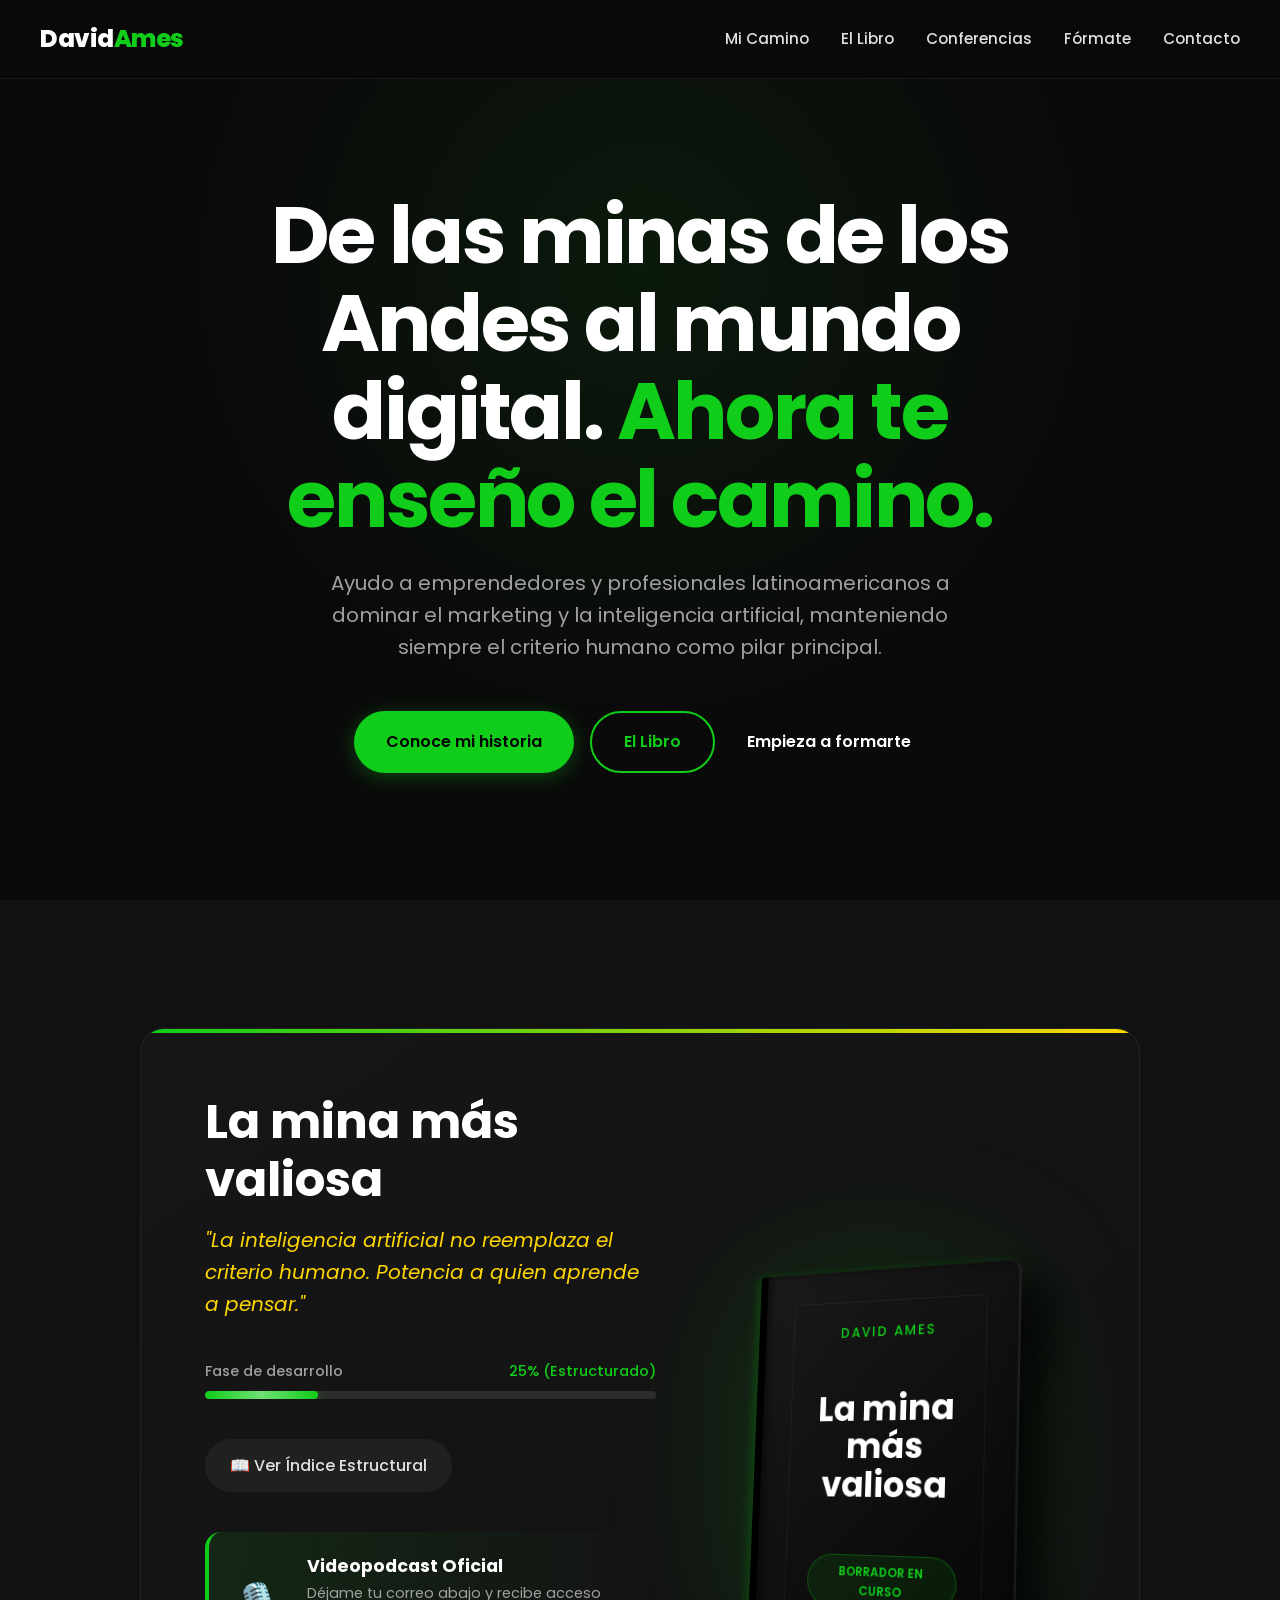
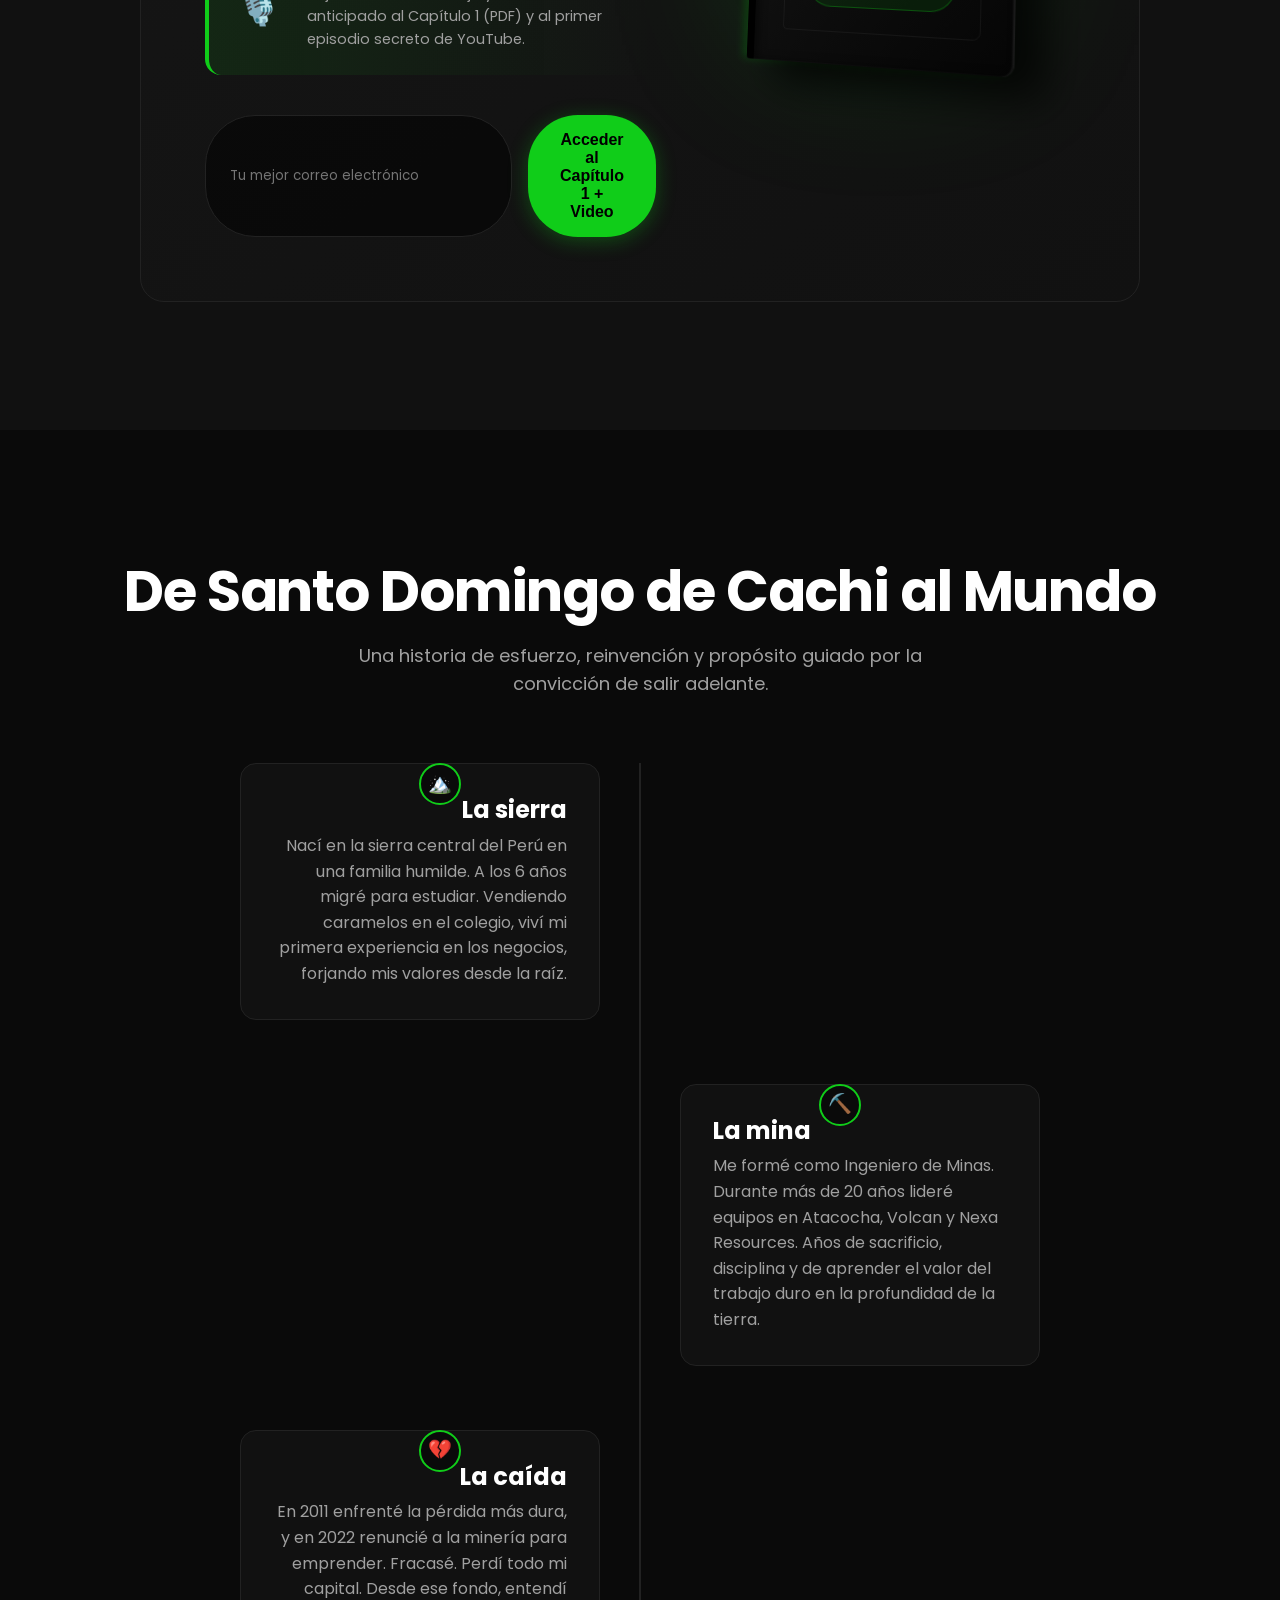
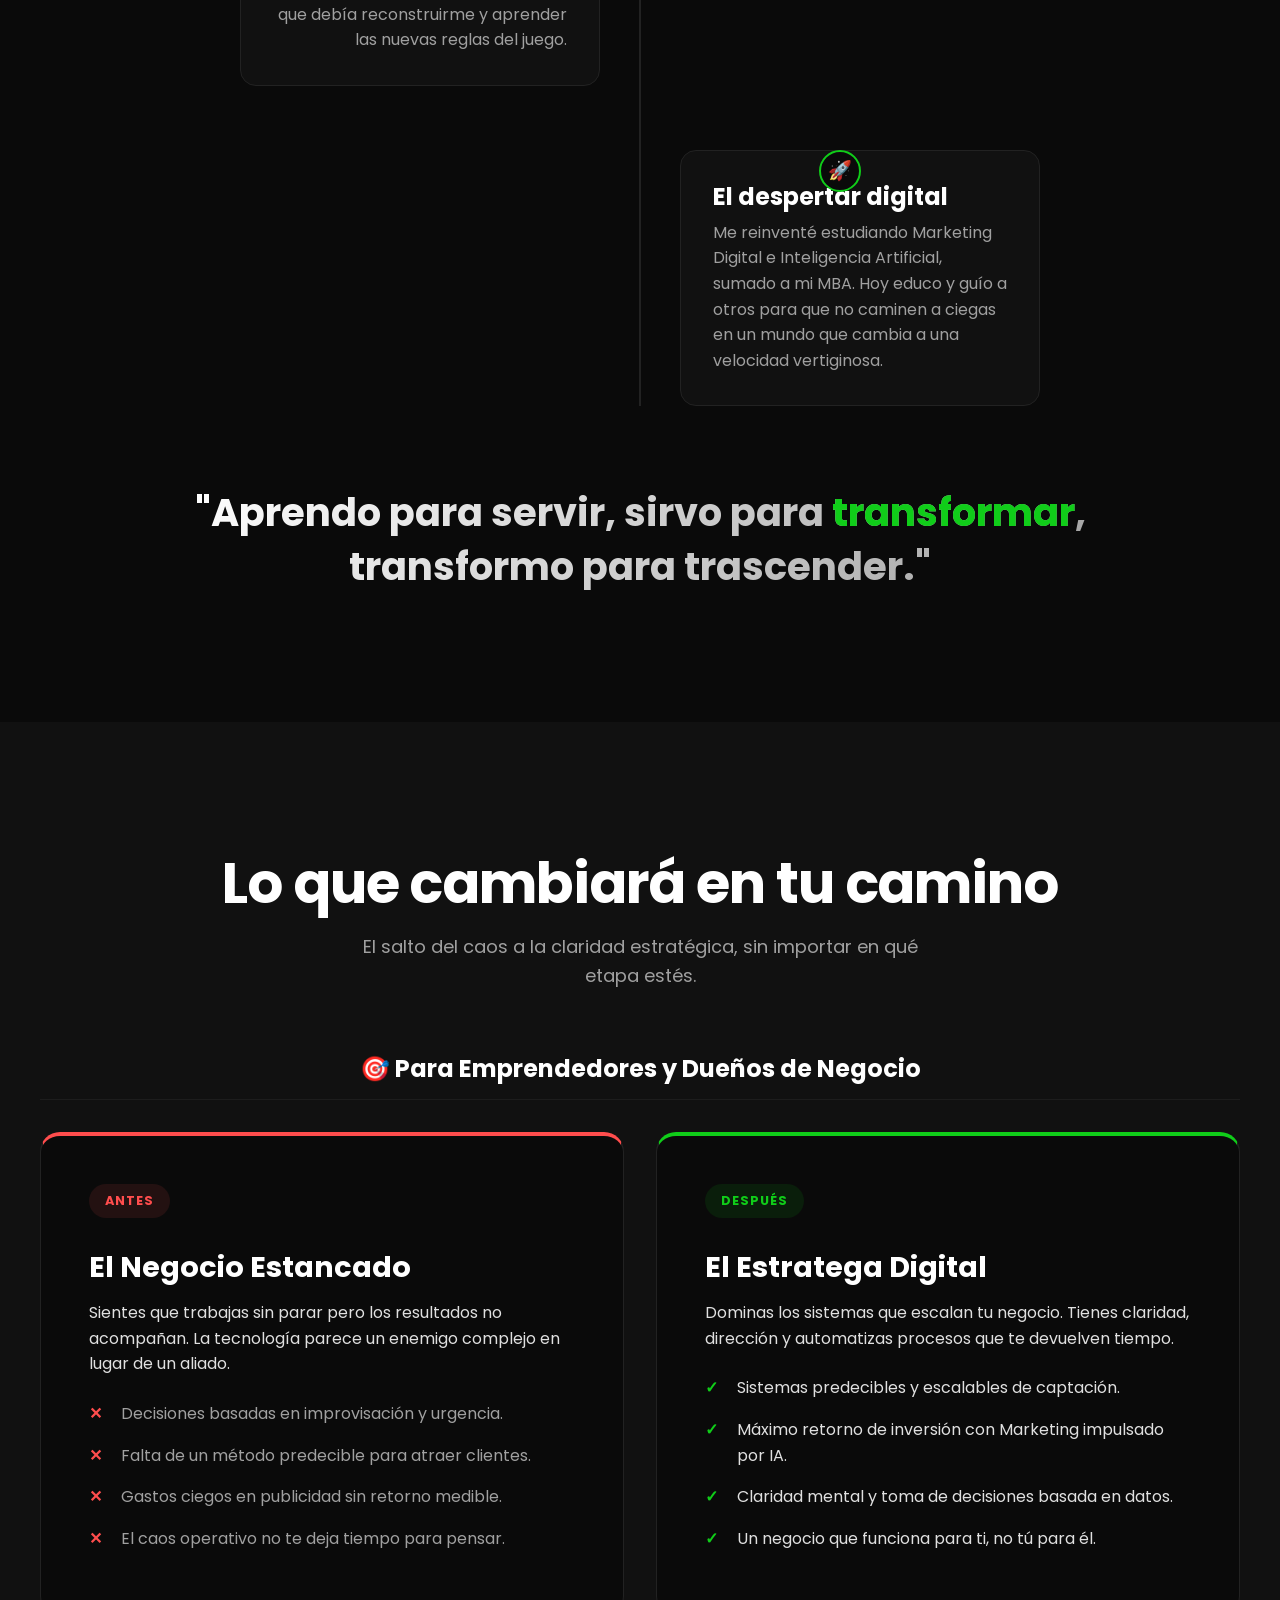
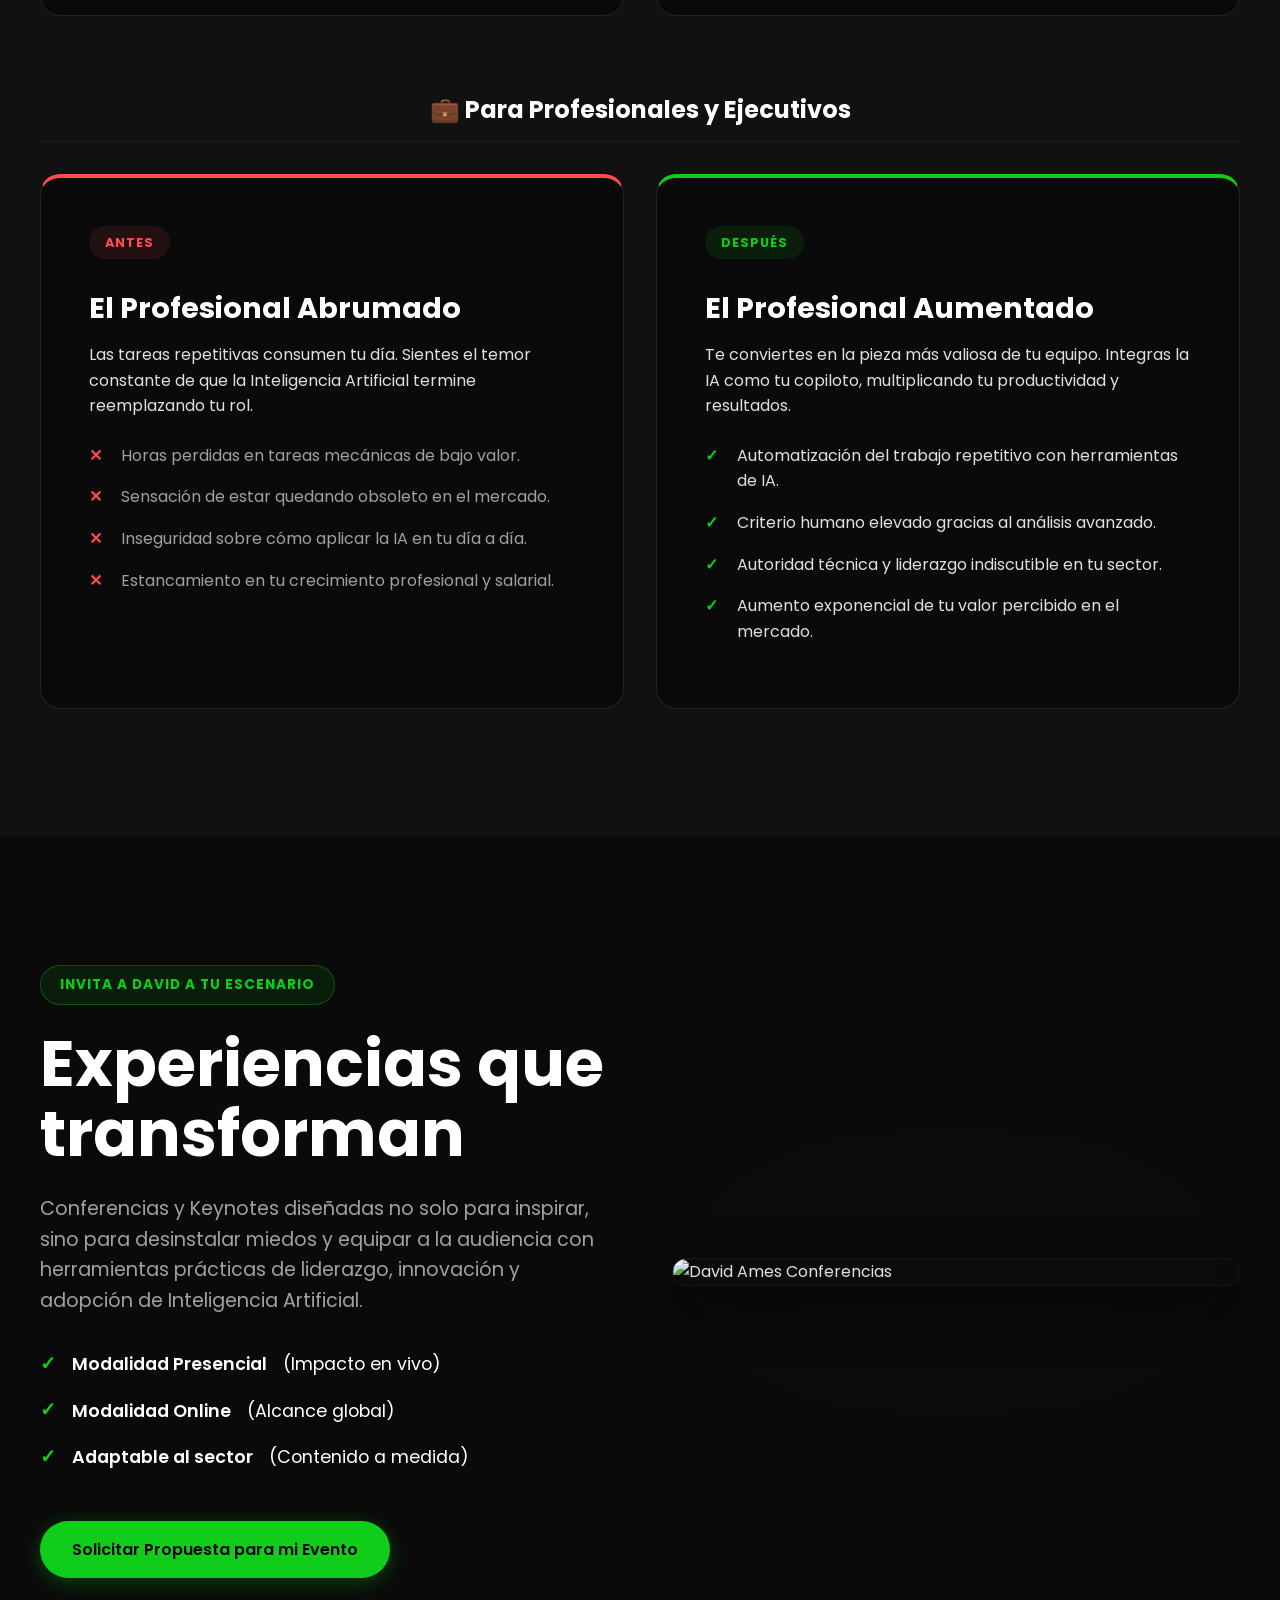
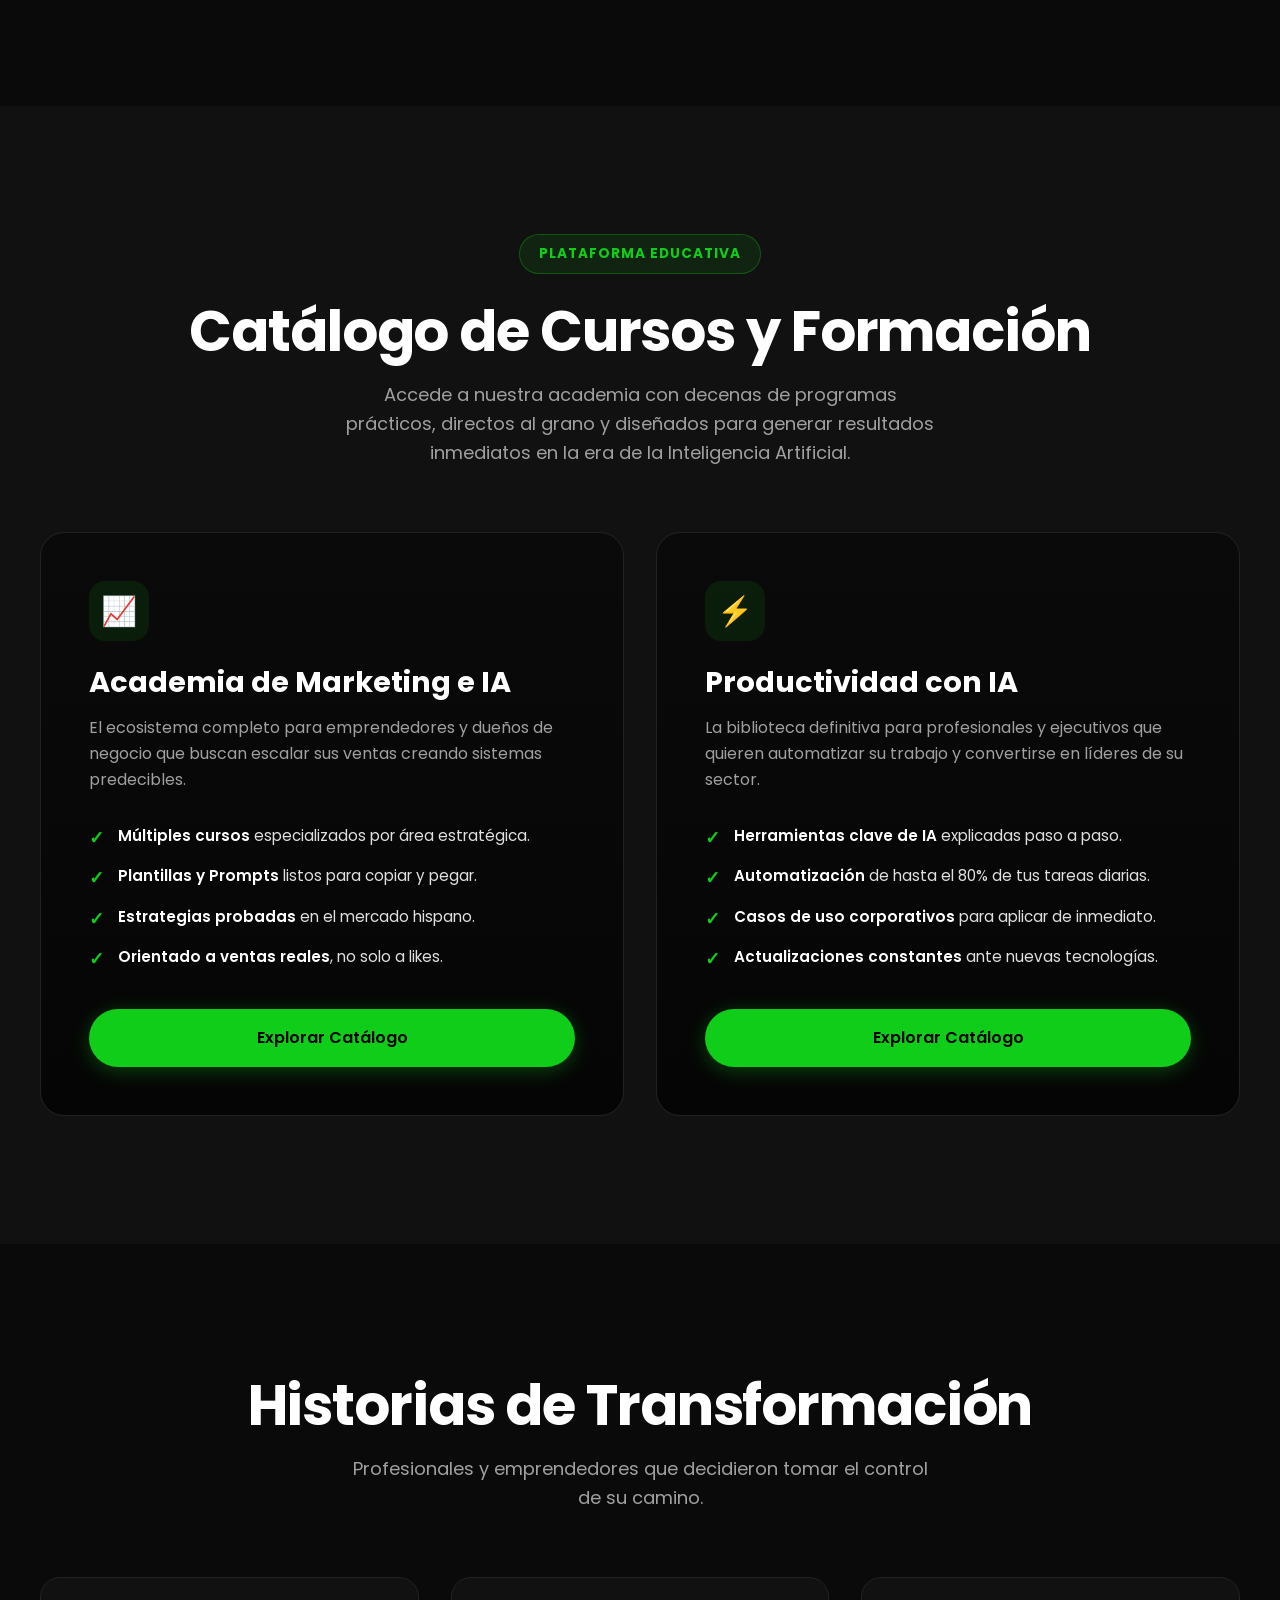
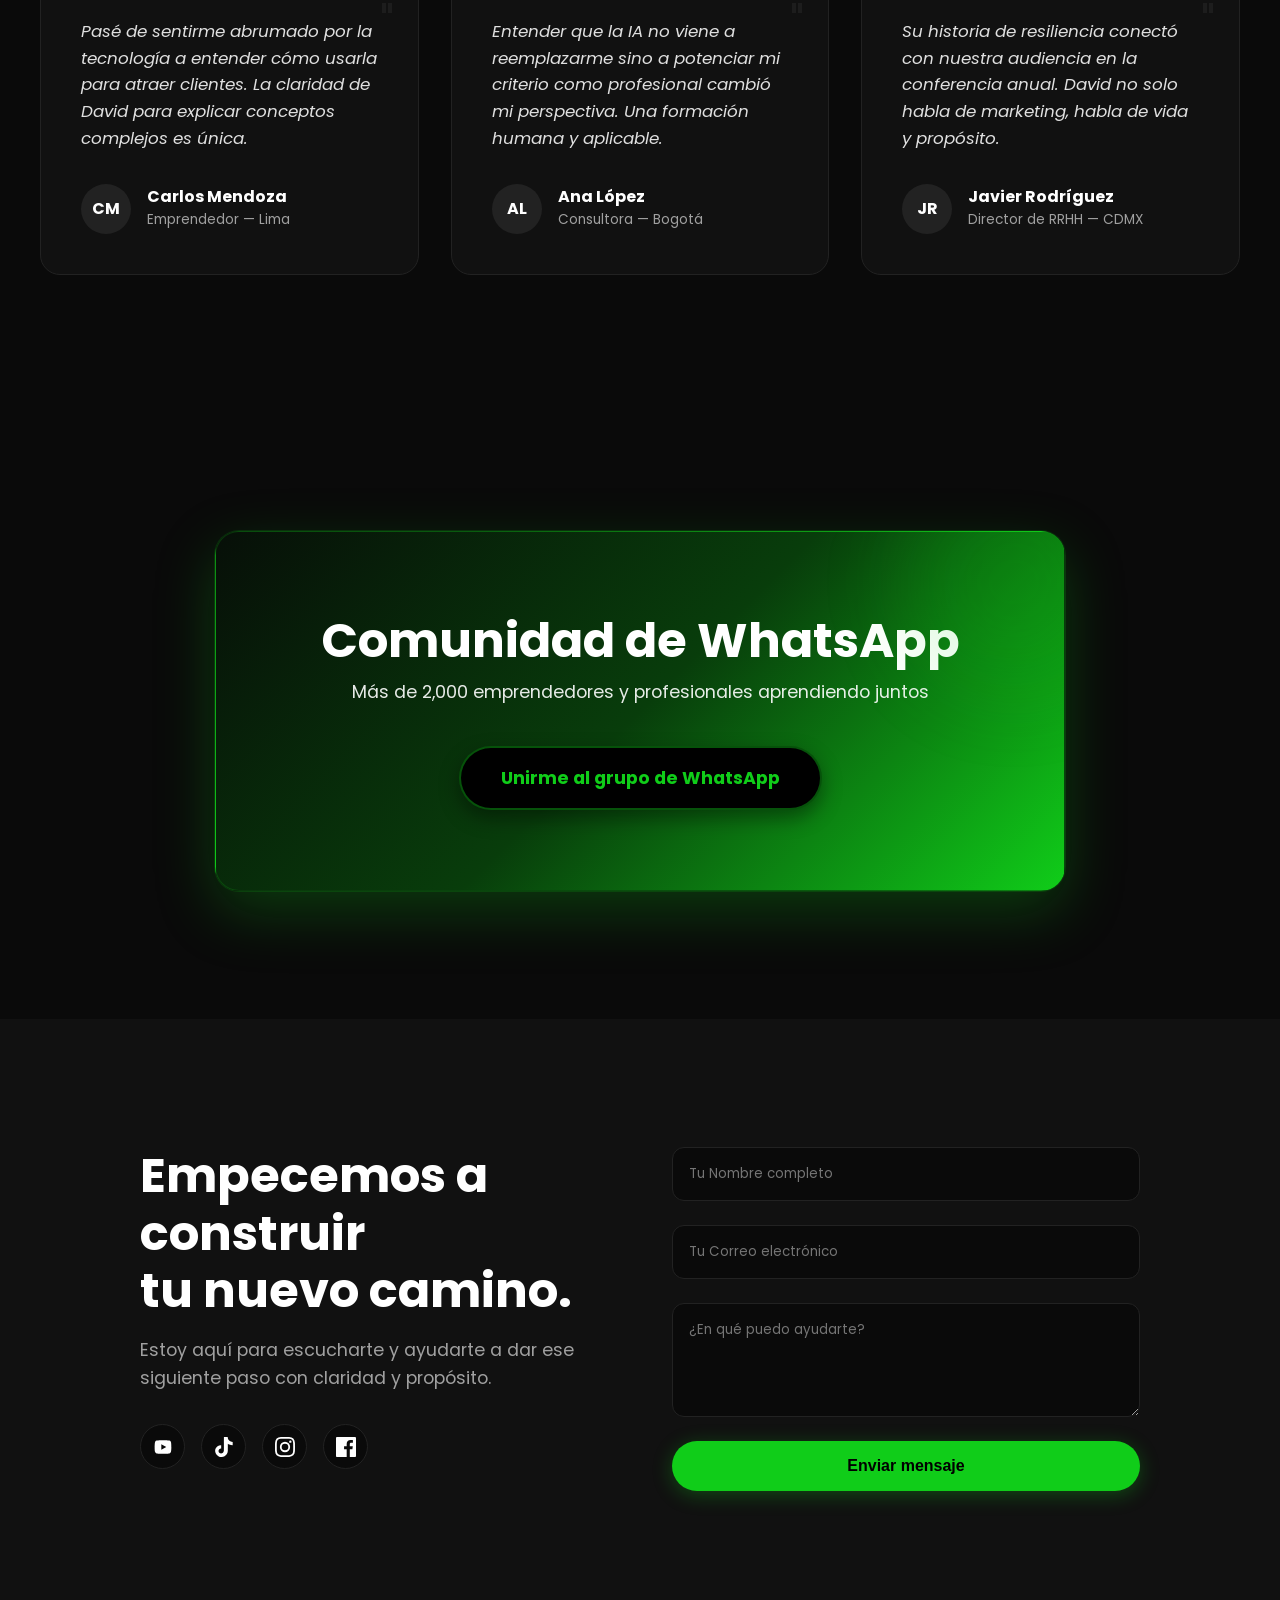
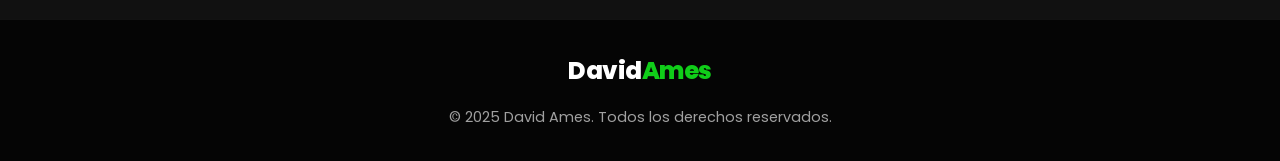
==== index.html @ deac5dcb "Enlazar botones de Explorar Catálogo a academia.davidamesc.com" ====
<!DOCTYPE html>
<!-- GitHub CI/CD Test: Conexión Activa -->
<html lang="es">
<head>
    <meta charset="UTF-8">
    <meta name="viewport" content="width=device-width, initial-scale=1.0">

    <!-- SEO Primario -->
    <title>David Ames | Marketing Digital e Inteligencia Artificial para Latinoamérica</title>
    <meta name="description" content="David Ames: Speaker, educador y estratega de Marketing Digital e IA. Ayuda a emprendedores y profesionales latinoamericanos a crecer con propósito y criterio humano.">
    <meta name="keywords" content="David Ames, marketing digital, inteligencia artificial, emprendedores, formación IA, speaker latinoamérica, cursos marketing">
    <meta name="author" content="David Ames">
    <link rel="canonical" href="https://davidamesc.com/">

    <!-- Favicon -->
    <link rel="icon" type="image/svg+xml" href="favicon.svg">

    <!-- Open Graph / Facebook / WhatsApp -->
    <meta property="og:type" content="website">
    <meta property="og:url" content="https://davidamesc.com/">
    <meta property="og:title" content="David Ames | Marketing Digital e IA para Latinoamérica">
    <meta property="og:description" content="Aprende Marketing Digital e Inteligencia Artificial con David Ames. Formación práctica diseñada para emprendedores y profesionales que buscan resultados reales.">
    <meta property="og:image" content="https://davidamesc.com/og-image.jpg">
    <meta property="og:locale" content="es_ES">
    <meta property="og:site_name" content="David Ames">

    <!-- Twitter / X Cards -->
    <meta name="twitter:card" content="summary_large_image">
    <meta name="twitter:url" content="https://davidamesc.com/">
    <meta name="twitter:title" content="David Ames | Marketing Digital e IA para Latinoamérica">
    <meta name="twitter:description" content="Aprende Marketing Digital e Inteligencia Artificial con David Ames. Formación práctica orientada a resultados reales.">
    <meta name="twitter:image" content="https://davidamesc.com/og-image.jpg">

    <!-- Schema.org JSON-LD: Person + Speaker -->
    <script type="application/ld+json">
    {
      "@context": "https://schema.org",
      "@type": "Person",
      "name": "David Ames",
      "url": "https://davidamesc.com",
      "image": "https://davidamesc.com/og-image.jpg",
      "jobTitle": "Speaker y Educador de Marketing Digital e IA",
      "description": "David Ames enseña a emprendedores y profesionales latinoamericanos a dominar el marketing y la inteligencia artificial con propósito y criterio humano.",
      "sameAs": [
        "https://www.youtube.com/@davidamescantaro",
        "https://www.instagram.com/davidamescantaro/",
        "https://www.tiktok.com/@davidamesc",
        "https://www.facebook.com/share/1AZcK4Qzu5/"
      ],
      "knowsAbout": ["Marketing Digital", "Inteligencia Artificial", "Liderazgo", "Emprendimiento"],
      "nationality": "Perú",
      "alumniOf": "MBA"
    }
    </script>

    <!-- Google Fonts: Poppins -->
    <link rel="preconnect" href="https://fonts.googleapis.com">
    <link rel="preconnect" href="https://fonts.gstatic.com" crossorigin>
    <link href="https://fonts.googleapis.com/css2?family=Poppins:wght@300;400;500;600;700;800&display=swap" rel="stylesheet">

    <link rel="stylesheet" href="styles.css">
</head>
<body>

    <!-- Header / Navbar -->
    <header id="navbar">
        <div class="nav-container">
            <a href="#" class="logo">David<span>Ames</span></a>
            <button class="hamburger" id="hamburger">☰</button>
            <nav class="nav-links" id="nav-links">
                <a href="#mi-camino">Mi Camino</a>
                <a href="#el-libro">El Libro</a>
                <a href="#conferencias">Conferencias</a>
                <a href="#formate">Fórmate</a>
                <a href="#contacto">Contacto</a>
            </nav>
        </div>
    </header>

    <!-- Hero Section -->
    <section class="hero" id="inicio">
        <div class="hero-content reveal">
            <h1>De las minas de los Andes al mundo digital. <span class="highlight">Ahora te enseño el camino.</span></h1>
            <p>Ayudo a emprendedores y profesionales latinoamericanos a dominar el marketing y la inteligencia artificial, manteniendo siempre el criterio humano como pilar principal.</p>
            <div class="hero-ctas">
                <a href="#mi-camino" class="btn btn-primary">Conoce mi historia</a>
                <a href="#el-libro" class="btn btn-outline">El Libro</a>
                <a href="#formate" class="btn btn-text">Empieza a formarte</a>
            </div>
        </div>
    </section>

    <!-- El Libro -->
    <section class="book-section" id="el-libro">
        <div class="container">
            <div class="book-container reveal">
                <div class="book-content">
                    <h2>La mina más valiosa</h2>
                    <p class="book-phrase">"La inteligencia artificial no reemplaza el criterio humano. Potencia a quien aprende a pensar."</p>
                    
                    <div class="progress-container">
                        <div class="progress-label">
                            <span>Fase de desarrollo</span>
                            <span class="highlight">25% (Estructurado)</span>
                        </div>
                        <div class="progress-bar-bg">
                            <div class="progress-fill" style="width: 0%;" data-progress="25%"></div>
                        </div>
                    </div>

                    <!-- Chapters Preview (Hidden Accordion) -->
                    <details class="chapters-accordion reveal">
                        <summary class="chapters-summary">📖 Ver Índice Estructural</summary>
                        <div class="book-chapters">
                            <h3 class="chapters-title">¿Qué descubrirás en el interior?</h3>
                            <ul class="chapters-list">
                                <li class="chapter-part" style="color: var(--color-primary); font-size: 0.85rem; text-transform: uppercase; letter-spacing: 1px; margin-bottom: 1rem; border-bottom: 1px solid rgba(255,255,255,0.1); padding-bottom: 0.5rem;">
                                    <strong>Parte I — El mundo que te atrapa</strong>
                                    <span class="part-desc" style="display: block; color: var(--color-text-muted); font-size: 0.75rem; text-transform: none; letter-spacing: 0; margin-top: 0.3rem; font-weight: normal;">El ascenso que se convierte en jaula</span>
                                </li>
                                <li class="chapter-item"><div class="chapter-header"><span class="chapter-num">01</span> <span class="chapter-name">El caramelero</span></div><div class="chapter-subtitle">Nací sin nada. Pero ya vendía desde los diez años.</div></li>
                                <li class="chapter-item"><div class="chapter-header"><span class="chapter-num">02</span> <span class="chapter-name">El precio de obedecer al sistema</span></div><div class="chapter-subtitle">Estudié lo que me dijeron, trabajé donde me dijeron. Y nadie me habló de crear.</div></li>
                                <li class="chapter-item"><div class="chapter-header"><span class="chapter-num">03</span> <span class="chapter-name">Cuatrocientos metros bajo tierra</span></div><div class="chapter-subtitle">Tenía el cargo, el salario y el respeto. Pero no tenía libertad.</div></li>
                                <li class="chapter-item"><div class="chapter-header"><span class="chapter-num">04</span> <span class="chapter-name">Las 4:30 de la mañana</span></div><div class="chapter-subtitle">Hice un MBA en turnos de noche en la mina. Porque el que quiere de verdad, encuentra la hora.</div></li>
                                
                                <li class="chapter-part" style="color: var(--color-primary); font-size: 0.85rem; text-transform: uppercase; letter-spacing: 1px; margin-top: 1.5rem; margin-bottom: 1rem; border-bottom: 1px solid rgba(255,255,255,0.1); padding-bottom: 0.5rem;">
                                    <strong>Parte II — La caída</strong>
                                    <span class="part-desc" style="display: block; color: var(--color-text-muted); font-size: 0.75rem; text-transform: none; letter-spacing: 0; margin-top: 0.3rem; font-weight: normal;">Cuando todo lo que construiste se derrumba</span>
                                </li>
                                <li class="chapter-item"><div class="chapter-header"><span class="chapter-num">05</span> <span class="chapter-name">Lo aposté todo</span></div><div class="chapter-subtitle">Dejé la mina en el mejor momento de mi carrera. Y perdí absolutamente todo.</div></li>
                                <li class="chapter-item"><div class="chapter-header"><span class="chapter-num">06</span> <span class="chapter-name">Zona de shock</span></div><div class="chapter-subtitle">Fui el primero en saber que todo había desaparecido. Cero soles. Cero esperanza.</div></li>
                                <li class="chapter-item"><div class="chapter-header"><span class="chapter-num">07</span> <span class="chapter-name">Los que se fueron</span></div><div class="chapter-subtitle">La familia que juzga. La pareja que abandona. Los amigos que desaparecen. Así se ve la soledad real.</div></li>
                                <li class="chapter-item"><div class="chapter-header"><span class="chapter-num">08</span> <span class="chapter-name">Deudas, silencio y el espejo</span></div><div class="chapter-subtitle">Los bancos no esperan. La vida no para. Y tú tienes que mirarte sin excusas.</div></li>

                                <li class="chapter-part" style="color: var(--color-primary); font-size: 0.85rem; text-transform: uppercase; letter-spacing: 1px; margin-top: 1.5rem; margin-bottom: 1rem; border-bottom: 1px solid rgba(255,255,255,0.1); padding-bottom: 0.5rem;">
                                    <strong>Parte III — El renacimiento</strong>
                                    <span class="part-desc" style="display: block; color: var(--color-text-muted); font-size: 0.75rem; text-transform: none; letter-spacing: 0; margin-top: 0.3rem; font-weight: normal;">Reconstruirse desde cero con conocimiento y propósito</span>
                                </li>
                                <li class="chapter-item"><div class="chapter-header"><span class="chapter-num">09</span> <span class="chapter-name">O muero en vida, o me reinvento</span></div><div class="chapter-subtitle">En el fondo del fondo, sin nada, tomé la única decisión que realmente importa.</div></li>
                                <li class="chapter-item"><div class="chapter-header"><span class="chapter-num">10</span> <span class="chapter-name">El hambre que no se compra</span></div><div class="chapter-subtitle">Sin un sol, aprendí más que en veinte años de universidad. El conocimiento fue mi única arma.</div></li>
                                <li class="chapter-item"><div class="chapter-header"><span class="chapter-num">11</span> <span class="chapter-name">Las 4:30 de la madrugada, otra vez</span></div><div class="chapter-subtitle">La misma hora. Otro David. Medité, leí, entrené. Así se reconstruye un ser humano desde adentro.</div></li>
                                <li class="chapter-item"><div class="chapter-header"><span class="chapter-num">12</span> <span class="chapter-name">Mi primer laboratorio real</span></div><div class="chapter-subtitle">Creé mi primera tienda online. Me equivoqué. Lo ajusté. Y aprendí más que en cualquier curso.</div></li>
                                <li class="chapter-item"><div class="chapter-header"><span class="chapter-num">13</span> <span class="chapter-name">Empeñé la camioneta para aprender IA</span></div><div class="chapter-subtitle">Lo último que tenía lo puse en lo único que creía que podía salvarnos. Y valió cada centavo.</div></li>
                                <li class="chapter-item"><div class="chapter-header"><span class="chapter-num">14</span> <span class="chapter-name">La mina más valiosa</span></div><div class="chapter-subtitle">Siempre estuvo dentro de ti. Solo necesitabas el coraje de excavar.</div></li>
                            </ul>
                        </div>
                    </details>

                    <!-- Podcast Hype & Lead Magnet -->
                    <div class="podcast-hype reveal">
                        <div class="podcast-icon">🎙️</div>
                        <div class="podcast-info">
                            <h4> Videopodcast Oficial</h4>
                            <p>Déjame tu correo abajo y recibe acceso anticipado al Capítulo 1 (PDF) y al primer episodio secreto de YouTube.</p>
                        </div>
                    </div>

                    <form class="optin-form reveal" action="https://formspree.io/f/xkopgroe" method="POST">
                        <!-- Redirect al success page general -->
                        <input type="hidden" name="_next" value="https://davidamesc.com/success.html">
                        <!-- Identificador para ti -->
                        <input type="hidden" name="_subject" value="NUEVO LEAD: Descarga Capítulo 1 y Videopodcast">
                        
                        <input type="email" name="email" placeholder="Tu mejor correo electrónico" required>
                        <button type="submit" class="btn btn-primary">Acceder al Capítulo 1 + Video</button>
                    </form>
                </div>

                <!-- Book 3D Mockup -->
                <div class="book-mockup-wrapper reveal" style="transition-delay: 0.2s;">
                    <div class="book-mockup-glow"></div>
                    <div class="book-mockup">
                        <div class="book-cover">
                            <h4 class="book-author">David Ames</h4>
                            <h3 class="book-title">La mina<br>más valiosa</h3>
                            <div class="book-badge">Borrador en Curso</div>
                        </div>
                    </div>
                </div>
            </div>
        </div>
    </section>

    <!-- Mi Camino -->
    <section class="timeline-section" id="mi-camino">
        <div class="container">
            <h2 class="section-title reveal">De Santo Domingo de Cachi al Mundo</h2>
            <p class="section-subtitle reveal">Una historia de esfuerzo, reinvención y propósito guiado por la convicción de salir adelante.</p>

            <div class="timeline">
                <div class="timeline-item reveal">
                    <div class="timeline-icon">🏔️</div>
                    <div class="timeline-content">
                        <h3>La sierra</h3>
                        <p>Nací en la sierra central del Perú en una familia humilde. A los 6 años migré para estudiar. Vendiendo caramelos en el colegio, viví mi primera experiencia en los negocios, forjando mis valores desde la raíz.</p>
                    </div>
                </div>

                <div class="timeline-item reveal">
                    <div class="timeline-icon">⛏️</div>
                    <div class="timeline-content">
                        <h3>La mina</h3>
                        <p>Me formé como Ingeniero de Minas. Durante más de 20 años lideré equipos en Atacocha, Volcan y Nexa Resources. Años de sacrificio, disciplina y de aprender el valor del trabajo duro en la profundidad de la tierra.</p>
                    </div>
                </div>

                <div class="timeline-item reveal">
                    <div class="timeline-icon">💔</div>
                    <div class="timeline-content">
                        <h3>La caída</h3>
                        <p>En 2011 enfrenté la pérdida más dura, y en 2022 renuncié a la minería para emprender. Fracasé. Perdí todo mi capital. Desde ese fondo, entendí que debía reconstruirme y aprender las nuevas reglas del juego.</p>
                    </div>
                </div>

                <div class="timeline-item reveal">
                    <div class="timeline-icon">🚀</div>
                    <div class="timeline-content">
                        <h3>El despertar digital</h3>
                        <p>Me reinventé estudiando Marketing Digital e Inteligencia Artificial, sumado a mi MBA. Hoy educo y guío a otros para que no caminen a ciegas en un mundo que cambia a una velocidad vertiginosa.</p>
                    </div>
                </div>
            </div>

            <div class="mantra reveal">
                "Aprendo para servir, sirvo para <span>transformar</span>, transformo para trascender."
            </div>
        </div>
    </section>

    <!-- Lo que cambio en ti -->
    <section class="before-after-section">
        <div class="container">
            <h2 class="section-title reveal">Lo que cambiará en tu camino</h2>
            <p class="section-subtitle reveal">El salto del caos a la claridad estratégica, sin importar en qué etapa estés.</p>

            <!-- Pilar 1: Emprendedores -->
            <div class="avatar-group">
                <h3 class="avatar-title reveal">🎯 Para Emprendedores y Dueños de Negocio</h3>
                <div class="ba-grid">
                    <div class="ba-card before reveal">
                        <span class="ba-label">Antes</span>
                        <h3>El Negocio Estancado</h3>
                        <p>Sientes que trabajas sin parar pero los resultados no acompañan. La tecnología parece un enemigo complejo en lugar de un aliado.</p>
                        <ul class="ba-list">
                            <li>Decisiones basadas en improvisación y urgencia.</li>
                            <li>Falta de un método predecible para atraer clientes.</li>
                            <li>Gastos ciegos en publicidad sin retorno medible.</li>
                            <li>El caos operativo no te deja tiempo para pensar.</li>
                        </ul>
                    </div>

                    <div class="ba-card after reveal" style="transition-delay: 0.2s;">
                        <span class="ba-label">Después</span>
                        <h3>El Estratega Digital</h3>
                        <p>Dominas los sistemas que escalan tu negocio. Tienes claridad, dirección y automatizas procesos que te devuelven tiempo.</p>
                        <ul class="ba-list">
                            <li>Sistemas predecibles y escalables de captación.</li>
                            <li>Máximo retorno de inversión con Marketing impulsado por IA.</li>
                            <li>Claridad mental y toma de decisiones basada en datos.</li>
                            <li>Un negocio que funciona para ti, no tú para él.</li>
                        </ul>
                    </div>
                </div>
            </div>

            <!-- Pilar 2: Profesionales -->
            <div class="avatar-group" style="margin-top: 5rem;">
                <h3 class="avatar-title reveal">💼 Para Profesionales y Ejecutivos</h3>
                <div class="ba-grid">
                    <div class="ba-card before reveal">
                        <span class="ba-label">Antes</span>
                        <h3>El Profesional Abrumado</h3>
                        <p>Las tareas repetitivas consumen tu día. Sientes el temor constante de que la Inteligencia Artificial termine reemplazando tu rol.</p>
                        <ul class="ba-list">
                            <li>Horas perdidas en tareas mecánicas de bajo valor.</li>
                            <li>Sensación de estar quedando obsoleto en el mercado.</li>
                            <li>Inseguridad sobre cómo aplicar la IA en tu día a día.</li>
                            <li>Estancamiento en tu crecimiento profesional y salarial.</li>
                        </ul>
                    </div>

                    <div class="ba-card after reveal" style="transition-delay: 0.2s;">
                        <span class="ba-label">Después</span>
                        <h3>El Profesional Aumentado</h3>
                        <p>Te conviertes en la pieza más valiosa de tu equipo. Integras la IA como tu copiloto, multiplicando tu productividad y resultados.</p>
                        <ul class="ba-list">
                            <li>Automatización del trabajo repetitivo con herramientas de IA.</li>
                            <li>Criterio humano elevado gracias al análisis avanzado.</li>
                            <li>Autoridad técnica y liderazgo indiscutible en tu sector.</li>
                            <li>Aumento exponencial de tu valor percibido en el mercado.</li>
                        </ul>
                    </div>
                </div>
            </div>
        </div>
    </section>

    <!-- Conferencias -->
    <section class="conferences-section" id="conferencias">
        <div class="container">
            <div class="conf-grid reveal">
                <div class="conf-content">
                    <span class="conf-badge">Invita a David a tu escenario</span>
                    <h2>Experiencias que transforman</h2>
                    <p>Conferencias y Keynotes diseñadas no solo para inspirar, sino para desinstalar miedos y equipar a la audiencia con herramientas prácticas de liderazgo, innovación y adopción de Inteligencia Artificial.</p>
                    
                    <div class="conf-features-list">
                        <div class="conf-feature"><span>✓</span> <strong>Modalidad Presencial</strong> (Impacto en vivo)</div>
                        <div class="conf-feature"><span>✓</span> <strong>Modalidad Online</strong> (Alcance global)</div>
                        <div class="conf-feature"><span>✓</span> <strong>Adaptable al sector</strong> (Contenido a medida)</div>
                    </div>

                    <a href="booking.html" target="_blank" class="btn btn-primary">Solicitar Propuesta para mi Evento</a>
                </div>
                <div class="conf-image-wrapper">
                    <img src="https://images.unsplash.com/photo-1540575467063-178a50c2df87?ixlib=rb-4.0.3&auto=format&fit=crop&w=1000&q=80" alt="David Ames Conferencias" class="conf-image">
                    <div class="conf-image-glow"></div>
                </div>
            </div>
        </div>
    </section>

    <!-- Academia / Fórmate -->
    <section class="formate-section" id="formate">
        <div class="container">
            <div style="text-align: center; margin-bottom: 1.5rem;" class="reveal">
                <span class="conf-badge" style="margin-bottom: 0;">Plataforma Educativa</span>
            </div>
            <h2 class="section-title reveal">Catálogo de Cursos y Formación</h2>
            <p class="section-subtitle reveal">Accede a nuestra academia con decenas de programas prácticos, directos al grano y diseñados para generar resultados inmediatos en la era de la Inteligencia Artificial.</p>

            <div class="pillars-grid">
                <!-- Pilar 1 -->
                <div class="pillar-card reveal">
                    <div class="pillar-icon">📈</div>
                    <h3>Academia de Marketing e IA</h3>
                    <p>El ecosistema completo para emprendedores y dueños de negocio que buscan escalar sus ventas creando sistemas predecibles.</p>
                    
                    <ul class="course-features">
                        <li><strong>Múltiples cursos</strong> especializados por área estratégica.</li>
                        <li><strong>Plantillas y Prompts</strong> listos para copiar y pegar.</li>
                        <li><strong>Estrategias probadas</strong> en el mercado hispano.</li>
                        <li><strong>Orientado a ventas reales</strong>, no solo a likes.</li>
                    </ul>

                    <a href="https://academia.davidamesc.com" target="_blank" rel="noopener noreferrer" class="btn btn-primary" style="width: 100%;">Explorar Catálogo</a>
                </div>

                <!-- Pilar 2 -->
                <div class="pillar-card reveal" style="transition-delay: 0.2s;">
                    <div class="pillar-icon">⚡</div>
                    <h3>Productividad con IA</h3>
                    <p>La biblioteca definitiva para profesionales y ejecutivos que quieren automatizar su trabajo y convertirse en líderes de su sector.</p>
                    
                    <ul class="course-features">
                        <li><strong>Herramientas clave de IA</strong> explicadas paso a paso.</li>
                        <li><strong>Automatización</strong> de hasta el 80% de tus tareas diarias.</li>
                        <li><strong>Casos de uso corporativos</strong> para aplicar de inmediato.</li>
                        <li><strong>Actualizaciones constantes</strong> ante nuevas tecnologías.</li>
                    </ul>

                    <a href="https://academia.davidamesc.com" target="_blank" rel="noopener noreferrer" class="btn btn-primary" style="width: 100%;">Explorar Catálogo</a>
                </div>
            </div>
        </div>
    </section>

    <!-- Testimonios -->
    <section class="testimonials-section">
        <div class="container">
            <h2 class="section-title reveal">Historias de Transformación</h2>
            <p class="section-subtitle reveal">Profesionales y emprendedores que decidieron tomar el control de su camino.</p>

            <div class="test-grid">
                <!-- Test 1 -->
                <div class="test-card reveal">
                    <div class="quote-icon">"</div>
                    <p class="test-text">Pasé de sentirme abrumado por la tecnología a entender cómo usarla para atraer clientes. La claridad de David para explicar conceptos complejos es única.</p>
                    <div class="test-author">
                        <div class="author-avatar">CM</div>
                        <div class="author-info">
                            <h4>Carlos Mendoza</h4>
                            <p>Emprendedor — Lima</p>
                        </div>
                    </div>
                </div>

                <!-- Test 2 -->
                <div class="test-card reveal" style="transition-delay: 0.2s;">
                    <div class="quote-icon">"</div>
                    <p class="test-text">Entender que la IA no viene a reemplazarme sino a potenciar mi criterio como profesional cambió mi perspectiva. Una formación humana y aplicable.</p>
                    <div class="test-author">
                        <div class="author-avatar">AL</div>
                        <div class="author-info">
                            <h4>Ana López</h4>
                            <p>Consultora — Bogotá</p>
                        </div>
                    </div>
                </div>

                <!-- Test 3 -->
                <div class="test-card reveal" style="transition-delay: 0.4s;">
                    <div class="quote-icon">"</div>
                    <p class="test-text">Su historia de resiliencia conectó con nuestra audiencia en la conferencia anual. David no solo habla de marketing, habla de vida y propósito.</p>
                    <div class="test-author">
                        <div class="author-avatar">JR</div>
                        <div class="author-info">
                            <h4>Javier Rodríguez</h4>
                            <p>Director de RRHH — CDMX</p>
                        </div>
                    </div>
                </div>
            </div>
        </div>
    </section>



    <!-- Comunidad WhatsApp -->
    <section class="whatsapp-section reveal">
        <div class="container">
            <div class="whatsapp-card">
                <h2>Comunidad de WhatsApp</h2>
                <p>Más de 2,000 emprendedores y profesionales aprendiendo juntos</p>
                <a href="https://chat.whatsapp.com/HyFzj9bh9BfDN4f3z00H4U" target="_blank" rel="noopener noreferrer" class="btn btn-whatsapp">Unirme al grupo de WhatsApp</a>
            </div>
        </div>
    </section>

    <!-- Contacto y Cierre -->
    <section class="contact-section" id="contacto">
        <div class="container">
            <div class="contact-grid">
                <div class="contact-info reveal">
                    <h2>Empecemos a construir <br>tu nuevo camino.</h2>
                    <p>Estoy aquí para escucharte y ayudarte a dar ese siguiente paso con claridad y propósito.</p>
                    
                    <div class="social-links">
                        <a href="https://www.youtube.com/@davidamescantaro" target="_blank" rel="noopener noreferrer" class="social-btn" title="YouTube"><svg width="20" height="20" fill="currentColor" viewBox="0 0 24 24"><path d="M21.582 6.186a2.665 2.665 0 0 0-1.876-1.889C18.053 3.844 12 3.844 12 3.844s-6.053 0-7.706.453A2.665 2.665 0 0 0 2.418 6.186C1.965 7.848 1.965 12 1.965 12s0 4.152.453 5.814a2.665 2.665 0 0 0 1.876 1.889c1.653.453 7.706.453 7.706.453s6.053 0 7.706-.453a2.666 2.666 0 0 0 1.876-1.889c.453-1.662.453-5.814.453-5.814s0-4.152-.453-5.814zM9.99 15.424V8.576L15.935 12l-5.945 3.424z"/></svg></a>
                        <a href="https://www.tiktok.com/@davidamesc" target="_blank" rel="noopener noreferrer" class="social-btn" title="TikTok"><svg width="20" height="20" fill="currentColor" viewBox="0 0 24 24"><path d="M12.525.02c1.31-.02 2.61-.01 3.91-.02.08 1.53.63 3.09 1.75 4.17 1.12 1.11 2.7 1.62 4.24 1.79v4.03c-1.44-.05-2.89-.35-4.2-.97-.57-.26-1.1-.59-1.62-.93-.01 2.92.01 5.84-.02 8.75-.08 1.4-.54 2.79-1.35 3.94-1.31 1.92-3.58 3.17-5.91 3.21-1.43.08-2.86-.31-4.08-1.03-2.02-1.12-3.44-3.17-3.8-5.46-.4-2.51.76-5.13 2.85-6.52 1.25-.85 2.79-1.19 4.31-1.09v4.06c-1.69-.13-3.05 1.05-3.18 2.78-.06 1.01.44 2.01 1.25 2.59 1.06.77 2.6.76 3.63-.03 1.05-.82 1.57-2.14 1.55-3.48.06-5.26-.06-10.51.06-15.77z"/></svg></a>
                        <a href="https://www.instagram.com/davidamescantaro/" target="_blank" rel="noopener noreferrer" class="social-btn" title="Instagram"><svg width="20" height="20" fill="currentColor" viewBox="0 0 24 24"><path d="M12 2.163c3.204 0 3.584.012 4.85.07 3.252.148 4.771 1.691 4.919 4.919.058 1.265.069 1.645.069 4.849 0 3.205-.012 3.584-.069 4.849-.149 3.225-1.664 4.771-4.919 4.919-1.266.058-1.644.07-4.85.07-3.204 0-3.584-.012-4.849-.07-3.26-.149-4.771-1.699-4.919-4.92-.058-1.265-.07-1.644-.07-4.849 0-3.204.013-3.583.07-4.849.149-3.227 1.664-4.771 4.919-4.919 1.266-.057 1.645-.069 4.849-.069zM12 0C8.741 0 8.333.014 7.053.072 2.695.272.273 2.69.073 7.052.014 8.333 0 8.741 0 12c0 3.259.014 3.668.072 4.948.2 4.358 2.618 6.78 6.98 6.98C8.333 23.986 8.741 24 12 24c3.259 0 3.668-.014 4.948-.072 4.354-.2 6.782-2.618 6.979-6.98.059-1.28.073-1.689.073-4.948 0-3.259-.014-3.667-.072-4.947-.196-4.354-2.617-6.78-6.979-6.98C15.668.014 15.259 0 12 0zm0 5.838a6.162 6.162 0 100 12.324 6.162 6.162 0 000-12.324zM12 16a4 4 0 110-8 4 4 0 010 8zm6.406-11.845a1.44 1.44 0 100 2.881 1.44 1.44 0 000-2.881z"/></svg></a>
                        <a href="https://www.facebook.com/share/1AZcK4Qzu5/?mibextid=wwXIfr" target="_blank" rel="noopener noreferrer" class="social-btn" title="Facebook"><svg width="20" height="20" fill="currentColor" viewBox="0 0 24 24"><path d="M22.675 0H1.325C.593 0 0 .593 0 1.325v21.351C0 23.407.593 24 1.325 24h11.495v-9.294H9.691v-3.622h3.129V8.411c0-3.1 1.893-4.788 4.659-4.788 1.325 0 2.463.099 2.795.143v3.24l-1.918.001c-1.504 0-1.795.715-1.795 1.763v2.313h3.587l-.467 3.622h-3.12V24h6.116c.73 0 1.323-.593 1.323-1.325V1.325C24 .593 23.407 0 22.675 0z"/></svg></a>
                    </div>
                </div>

                <div class="contact-form-wrapper reveal" style="transition-delay: 0.2s;">
                    <form class="contact-form" action="https://formspree.io/f/xkopgroe" method="POST">
                        <input type="hidden" name="_next" value="https://davidamesc.com/success.html">
                        <div class="form-group">
                            <input type="text" name="nombre" placeholder="Tu Nombre completo" required>
                        </div>
                        <div class="form-group">
                            <input type="email" name="email" placeholder="Tu Correo electrónico" required>
                        </div>
                        <div class="form-group">
                            <textarea name="mensaje" rows="4" placeholder="¿En qué puedo ayudarte?" required></textarea>
                        </div>
                        <button type="submit" class="btn btn-primary">Enviar mensaje</button>
                    </form>
                </div>
            </div>
        </div>
    </section>

    <footer>
        <div class="container">
            <div style="font-size: 1.5rem; font-weight: 800; margin-bottom: 1rem; color: var(--color-white); letter-spacing: -0.02em;">
                David<span style="color: var(--color-primary);">Ames</span>
            </div>
            <p>&copy; 2025 David Ames. Todos los derechos reservados.</p>
        </div>
    </footer>

    <!-- Scripts -->
    <script src="script.js"></script>
</body>
</html>
---- styles.css ----
/* CSS Variables */
:root {
    --color-primary: #10cd19; /* Verde */
    --color-primary-dark: #0b9e12;
    --color-accent: #FFD700; /* Amarillo */
    --color-white: #FFFFFF;
    --color-black: #000000;
    --color-bg: #0a0a0a;
    --color-bg-alt: #111111;
    --color-text: #e0e0e0;
    --color-text-muted: #a0a0a0;
    --color-border: #222222;

    --transition: all 0.3s cubic-bezier(0.25, 0.8, 0.25, 1);
    --section-padding: clamp(4rem, 10vw, 8rem) 2rem;
    --max-width: 1200px;
}

/* Reset & BaseStyles */
* {
    margin: 0;
    padding: 0;
    box-sizing: border-box;
}

html {
    scroll-behavior: smooth;
    font-size: 16px;
}

body {
    font-family: 'Poppins', sans-serif;
    background-color: var(--color-bg);
    color: var(--color-text);
    line-height: 1.6;
    overflow-x: hidden;
}

h1, h2, h3, h4, h5, h6 {
    color: var(--color-white);
    line-height: 1.2;
    font-weight: 700;
}

a {
    text-decoration: none;
    color: inherit;
}

ul {
    list-style: none;
}

img {
    max-width: 100%;
    display: block;
}

.container {
    width: 100%;
    max-width: var(--max-width);
    margin: 0 auto;
}

.section-title {
    text-align: center;
    font-size: clamp(2rem, 5vw, 3.5rem);
    margin-bottom: 1rem;
    letter-spacing: -0.02em;
}

.section-subtitle {
    text-align: center;
    color: var(--color-text-muted);
    font-size: 1.125rem;
    margin-bottom: 4rem;
    max-width: 600px;
    margin-inline: auto;
}

.highlight {
    color: var(--color-primary);
}

/* Buttons */
.btn {
    display: inline-flex;
    align-items: center;
    justify-content: center;
    padding: 1rem 2rem;
    border-radius: 50px;
    font-weight: 600;
    font-size: 1rem;
    cursor: pointer;
    transition: var(--transition);
    border: none;
    text-align: center;
}

.btn-primary {
    background-color: var(--color-primary);
    color: var(--color-black);
    box-shadow: 0 4px 20px rgba(16, 205, 25, 0.3);
}

.btn-primary:hover {
    background-color: var(--color-primary-dark);
    transform: translateY(-3px);
    box-shadow: 0 6px 25px rgba(16, 205, 25, 0.4);
}

.btn-outline {
    background-color: transparent;
    color: var(--color-primary);
    border: 2px solid var(--color-primary);
}

.btn-outline:hover {
    background-color: rgba(16, 205, 25, 0.15);
    box-shadow: 0 0 15px rgba(16, 205, 25, 0.3);
    transform: translateY(-3px);
}

.btn-text {
    color: var(--color-white);
    padding: 1rem;
    position: relative;
}

.btn-text::after {
    content: '';
    position: absolute;
    bottom: 10px;
    left: 50%;
    transform: translateX(-50%);
    width: 0;
    height: 2px;
    background-color: var(--color-primary);
    transition: var(--transition);
}

.btn-text:hover::after {
    width: 80%;
}

/* Animations */
.reveal {
    opacity: 0;
    transform: translateY(30px);
    transition: all 0.8s cubic-bezier(0.5, 0, 0, 1);
}

.reveal.active {
    opacity: 1;
    transform: translateY(0);
}

/* ---------- Navbar ---------- */
header {
    position: fixed;
    top: 0;
    left: 0;
    width: 100%;
    padding: 1.25rem 2rem;
    z-index: 1000;
    background: rgba(10, 10, 10, 0.85);
    backdrop-filter: blur(10px);
    border-bottom: 1px solid rgba(255, 255, 255, 0.05);
    transition: var(--transition);
}

.nav-container {
    display: flex;
    justify-content: space-between;
    align-items: center;
    max-width: var(--max-width);
    margin: 0 auto;
}

.logo {
    font-size: 1.5rem;
    font-weight: 800;
    color: var(--color-white);
    letter-spacing: -0.02em;
}

.logo span {
    color: var(--color-primary);
}

.nav-links {
    display: flex;
    gap: 2rem;
}

.nav-links a {
    font-size: 0.95rem;
    font-weight: 500;
    color: var(--color-text);
    transition: var(--transition);
}

.nav-links a:hover {
    color: var(--color-primary);
}

.hamburger {
    display: none;
    cursor: pointer;
    background: none;
    border: none;
    color: var(--color-white);
    font-size: 1.5rem;
}

@media (max-width: 900px) {
    .nav-links {
        position: fixed;
        top: 70px;
        right: -100%;
        flex-direction: column;
        background: var(--color-bg-alt);
        width: 100%;
        text-align: center;
        padding: 2rem 0;
        transition: var(--transition);
        border-bottom: 1px solid var(--color-border);
        gap: 1.5rem;
    }

    .nav-links.active {
        right: 0;
    }

    .hamburger {
        display: block;
    }
}

/* ---------- Hero ---------- */
.hero {
    min-height: 100vh;
    display: flex;
    align-items: center;
    position: relative;
    padding: 8rem 2rem 4rem;
    background: radial-gradient(circle at 50% 30%, rgba(16, 205, 25, 0.08) 0%, transparent 50%), var(--color-bg);
    overflow: hidden;
}

.hero-content {
    max-width: 900px;
    margin: 0 auto;
    text-align: center;
    position: relative;
    z-index: 2;
}

.hero h1 {
    font-size: clamp(2.5rem, 8vw, 5rem);
    margin-bottom: 1.5rem;
    line-height: 1.1;
    letter-spacing: -0.03em;
}

.hero p {
    font-size: clamp(1.1rem, 2.5vw, 1.25rem);
    color: var(--color-text-muted);
    margin-bottom: 3rem;
    max-width: 700px;
    margin-inline: auto;
}

.hero-ctas {
    display: flex;
    gap: 1rem;
    justify-content: center;
    flex-wrap: wrap;
}


/* ---------- El Libro ---------- */
.book-section {
    background-color: var(--color-bg-alt);
    padding: var(--section-padding);
}

.book-container {
    display: grid;
    grid-template-columns: 1fr;
    gap: 4rem;
    align-items: center;
    max-width: 1000px;
    background: linear-gradient(145deg, #161616, #111111);
    border: 1px solid var(--color-border);
    border-radius: 24px;
    padding: clamp(2rem, 5vw, 4rem);
    margin: 0 auto;
    text-align: center;
    position: relative;
    overflow: hidden;
}

@media (min-width: 900px) {
    .book-container {
        grid-template-columns: 1.1fr 0.9fr;
        text-align: left;
    }
}

.book-container::before {
    content: '';
    position: absolute;
    top: 0;
    left: 0;
    width: 100%;
    height: 4px;
    background: linear-gradient(90deg, var(--color-primary), var(--color-accent));
}

.book-content h2 {
    font-size: clamp(2rem, 4vw, 3rem);
    margin-bottom: 1rem;
}

.book-phrase {
    font-size: 1.25rem;
    font-style: italic;
    color: var(--color-accent);
    margin-bottom: 2.5rem;
}

.progress-container {
    margin-bottom: 2.5rem;
    text-align: left;
}

.progress-label {
    display: flex;
    justify-content: space-between;
    margin-bottom: 0.5rem;
    font-weight: 500;
    font-size: 0.9rem;
    color: var(--color-text-muted);
}

.progress-bar-bg {
    width: 100%;
    height: 8px;
    background: rgba(255,255,255,0.1);
    border-radius: 4px;
    overflow: hidden;
}

.progress-fill {
    height: 100%;
    background: var(--color-primary);
    width: 0%; /* Animado por JS */
    border-radius: 4px;
    position: relative;
    box-shadow: 0 0 15px rgba(16, 205, 25, 0.5);
    transition: width 1.5s cubic-bezier(0.1, 0.7, 0.1, 1);
}

.progress-fill::after {
    content: '';
    position: absolute;
    top: 0;
    left: 0;
    right: 0;
    bottom: 0;
    background: linear-gradient(90deg, transparent, rgba(255,255,255,0.4), transparent);
    animation: shimmer 2s infinite;
}

@keyframes shimmer {
    0% { transform: translateX(-100%); }
    100% { transform: translateX(100%); }
}

/* Chapters Accordion */
.chapters-accordion {
    margin-bottom: 2.5rem;
    text-align: left;
}

.chapters-summary {
    display: inline-flex;
    align-items: center;
    padding: 0.8rem 1.5rem;
    background: rgba(255,255,255,0.05);
    border: 1px solid var(--color-border);
    border-radius: 50px;
    color: var(--color-text);
    font-weight: 500;
    cursor: pointer;
    user-select: none;
    transition: var(--transition);
}

.chapters-summary:hover {
    background: rgba(16, 205, 25, 0.1);
    color: var(--color-primary);
    border-color: rgba(16, 205, 25, 0.3);
}

.chapters-accordion[open] .chapters-summary {
    margin-bottom: 1.5rem;
    background: rgba(16, 205, 25, 0.1);
    color: var(--color-primary);
    border-color: rgba(16, 205, 25, 0.3);
}

.chapters-accordion .book-chapters {
    margin: 0;
    padding: 1.5rem;
    background: rgba(0,0,0,0.3);
    border-radius: 16px;
    border: 1px solid rgba(255,255,255,0.05);
    animation: slideDown 0.3s ease-out;
}

@keyframes slideDown {
    from { opacity: 0; transform: translateY(-10px); }
    to { opacity: 1; transform: translateY(0); }
}

.chapters-title {
    font-size: 1.1rem;
    color: var(--color-primary);
    margin-bottom: 1.2rem;
    font-weight: 600;
}

.chapters-list {
    display: flex;
    flex-direction: column;
}

.chapters-list li.chapter-item {
    display: flex;
    flex-direction: column;
    gap: 0.1rem;
    margin-bottom: 1.2rem;
}

.chapter-header {
    display: flex;
    align-items: center;
    gap: 1rem;
    color: var(--color-white);
    font-size: 1.05rem;
    font-weight: 600;
}

.chapter-subtitle {
    color: var(--color-text-muted);
    font-size: 0.85rem;
    padding-left: 2.5rem;
    line-height: 1.4;
}

.chapter-num {
    font-weight: 800;
    color: rgba(255,255,255,0.1);
    font-size: 1.5rem;
    line-height: 1;
}

/* Podcast Hype */
.podcast-hype {
    display: flex;
    align-items: center;
    gap: 1.5rem;
    text-align: left;
    background: linear-gradient(90deg, rgba(16, 205, 25, 0.1), transparent);
    padding: 1.5rem;
    border-radius: 16px;
    border-left: 4px solid var(--color-primary);
    margin-bottom: 2.5rem;
}

.podcast-icon {
    font-size: 2.5rem;
    line-height: 1;
}

.podcast-info h4 {
    font-size: 1.1rem;
    margin-bottom: 0.3rem;
    color: var(--color-white);
}

.podcast-info p {
    font-size: 0.9rem;
    color: var(--color-text-muted);
}

.optin-form {
    display: flex;
    gap: 1rem;
    flex-direction: column;
}

.optin-form input {
    flex-grow: 1;
}

@media (min-width: 600px) {
    .optin-form {
        flex-direction: row;
    }
}

/* 3D Book Mockup */
.book-mockup-wrapper {
    position: relative;
    perspective: 1000px;
    display: flex;
    justify-content: center;
    align-items: center;
    padding: 2rem 0;
}

.book-mockup-glow {
    position: absolute;
    width: 200px;
    height: 300px;
    background: var(--color-primary);
    filter: blur(80px);
    opacity: 0.2;
    z-index: 1;
    top: 50%;
    left: 50%;
    transform: translate(-50%, -50%);
}

.book-mockup {
    position: relative;
    z-index: 2;
    width: 240px;
    height: 340px;
    background: linear-gradient(135deg, #1a1a1a, #050505);
    border-radius: 3px 12px 12px 3px;
    box-shadow: 
        inset 4px 0 10px rgba(0,0,0,0.5),
        inset -1px 0 2px rgba(255,255,255,0.1),
        30px 20px 40px rgba(0,0,0,0.8),
        -5px 0 10px rgba(16,205,25,0.2);
    transform: rotateY(-20deg) rotateX(5deg);
    transition: transform 0.5s ease, box-shadow 0.5s ease;
    border-left: 8px solid #000;
    display: flex;
    flex-direction: column;
    justify-content: center;
    align-items: center;
    text-align: center;
    padding: 2rem;
    border-right: 1px solid rgba(255,255,255,0.05);
}

@media (min-width: 900px) {
    .book-mockup {
        width: 280px;
        height: 400px;
    }
    .book-mockup-glow {
        width: 240px;
        height: 360px;
    }
}

.book-mockup:hover {
    transform: rotateY(-5deg) rotateX(0deg) scale(1.05);
    box-shadow: 
        inset 4px 0 10px rgba(0,0,0,0.5),
        inset -1px 0 2px rgba(255,255,255,0.2),
        15px 15px 30px rgba(0,0,0,0.6),
        -5px 0 10px rgba(16,205,25,0.4);
}

.book-cover {
    display: flex;
    flex-direction: column;
    align-items: center;
    justify-content: center;
    height: 100%;
    width: 100%;
    border: 1px solid rgba(255,255,255,0.05);
    padding: 1.5rem;
    border-radius: 4px 8px 8px 4px;
}

.book-author {
    color: var(--color-primary);
    font-size: 0.85rem;
    letter-spacing: 2px;
    text-transform: uppercase;
    margin-bottom: auto;
    font-weight: 500;
}

.book-title {
    font-size: 2.2rem;
    line-height: 1.1;
    margin: 2rem 0;
    font-weight: 700;
    color: var(--color-white);
}

.book-badge {
    margin-top: auto;
    background: rgba(16, 205, 25, 0.1);
    color: var(--color-primary);
    padding: 0.4rem 1rem;
    border-radius: 50px;
    font-size: 0.75rem;
    font-weight: 600;
    border: 1px solid rgba(16, 205, 25, 0.3);
    text-transform: uppercase;
}

.optin-form input {
    flex: 1;
    padding: 1rem 1.5rem;
    border-radius: 50px;
    border: 1px solid var(--color-border);
    background: rgba(0,0,0,0.5);
    color: var(--color-white);
    font-family: inherit;
    outline: none;
    transition: var(--transition);
}

.optin-form input:focus {
    border-color: var(--color-primary);
    background: rgba(0,0,0,0.8);
}

/* ---------- Mi Camino ---------- */
.timeline-section {
    padding: var(--section-padding);
    background-color: var(--color-bg);
}

.timeline {
    max-width: 800px;
    margin: 0 auto 5rem;
    position: relative;
}

.timeline::before {
    content: '';
    position: absolute;
    top: 0;
    bottom: 0;
    left: 20px;
    width: 2px;
    background: var(--color-border);
}

@media (min-width: 768px) {
    .timeline::before {
        left: 50%;
        transform: translateX(-50%);
    }
}

.timeline-item {
    position: relative;
    margin-bottom: 4rem;
    width: 100%;
}

.timeline-item:last-child {
    margin-bottom: 0;
}

.timeline-icon {
    position: absolute;
    left: 0;
    top: 0;
    width: 42px;
    height: 42px;
    background: var(--color-bg);
    border: 2px solid var(--color-primary);
    border-radius: 50%;
    display: flex;
    align-items: center;
    justify-content: center;
    font-size: 1.2rem;
    z-index: 2;
}

.timeline-content {
    margin-left: 70px;
    background: var(--color-bg-alt);
    padding: 2rem;
    border-radius: 16px;
    border: 1px solid var(--color-border);
    transition: var(--transition);
}

.timeline-content:hover {
    border-color: var(--color-primary);
    transform: translateY(-5px);
    box-shadow: 0 10px 30px rgba(0,0,0,0.5);
}

.timeline-content h3 {
    font-size: 1.5rem;
    margin-bottom: 0.5rem;
    color: var(--color-white);
}

.timeline-content p {
    color: var(--color-text-muted);
}

@media (min-width: 768px) {
    .timeline-item {
        display: flex;
        justify-content: flex-end;
        width: 50%;
    }
    .timeline-item:nth-child(even) {
        margin-left: 50%;
        justify-content: flex-start;
    }
    .timeline-icon {
        left: 50%;
        transform: translateX(-50%);
    }
    .timeline-item:nth-child(odd) .timeline-content {
        margin-left: 0;
        margin-right: 40px;
        text-align: right;
    }
    .timeline-item:nth-child(even) .timeline-content {
        margin-left: 40px;
    }
}

@media (max-width: 767px) {
    .timeline::before { left: 15px; }
    .timeline-icon { width: 30px; height: 30px; font-size: 1rem; }
    .timeline-content { margin-left: 45px; padding: 1.5rem 1rem; }
    .timeline-content h3 { font-size: 1.3rem; }
}

.mantra {
    text-align: center;
    font-size: clamp(1.5rem, 3vw, 2.5rem);
    font-weight: 700;
    max-width: 900px;
    margin: 0 auto;
    line-height: 1.4;
    background: linear-gradient(135deg, var(--color-white), var(--color-text-muted));
    -webkit-background-clip: text;
    background-clip: text;
    -webkit-text-fill-color: transparent;
}

.mantra span {
    color: var(--color-primary);
    -webkit-text-fill-color: var(--color-primary);
}

/* ---------- Lo que cambio en ti ---------- */
.before-after-section {
    padding: var(--section-padding);
    background-color: var(--color-bg-alt);
}

.avatar-title {
    font-size: 1.5rem;
    color: var(--color-white);
    margin-bottom: 2rem;
    text-align: center;
    border-bottom: 1px solid rgba(255,255,255,0.05);
    padding-bottom: 1rem;
}

.ba-grid {
    display: grid;
    grid-template-columns: 1fr;
    gap: 2rem;
}

@media (min-width: 768px) {
    .ba-grid {
        grid-template-columns: 1fr 1fr;
    }
}

.ba-card {
    padding: 3rem;
    border-radius: 20px;
    background: var(--color-bg);
    border: 1px solid var(--color-border);
    position: relative;
    overflow: hidden;
    transition: var(--transition);
}

.ba-card:hover {
    transform: translateY(-5px);
}

.ba-card.before {
    border-top: 4px solid #ff4d4d;
}

.ba-card.after {
    border-top: 4px solid var(--color-primary);
}

.ba-label {
    display: inline-block;
    padding: 0.4rem 1rem;
    border-radius: 50px;
    font-size: 0.8rem;
    font-weight: 700;
    text-transform: uppercase;
    letter-spacing: 1px;
    margin-bottom: 2rem;
}

.before .ba-label { background: rgba(255, 77, 77, 0.1); color: #ff4d4d; }
.after .ba-label { background: rgba(16, 205, 25, 0.1); color: var(--color-primary); }

.ba-card h3 {
    font-size: 1.8rem;
    margin-bottom: 1rem;
}

.ba-list {
    margin-top: 1.5rem;
}

.ba-list li {
    position: relative;
    padding-left: 2rem;
    margin-bottom: 1rem;
    color: var(--color-text-muted);
}

.ba-list li::before {
    content: '✕';
    position: absolute;
    left: 0;
    top: 0;
    color: #ff4d4d;
    font-weight: bold;
}

.after .ba-list li::before {
    content: '✓';
    color: var(--color-primary);
}

.after .ba-list li {
    color: var(--color-text);
}

/* ---------- Conferencias ---------- */
.conferences-section {
    padding: var(--section-padding);
    background-color: var(--color-bg);
    position: relative;
    overflow: hidden;
}

.conf-grid {
    display: grid;
    grid-template-columns: 1fr;
    gap: 4rem;
    align-items: center;
}

@media (min-width: 900px) {
    .conf-grid {
        grid-template-columns: 1fr 1fr;
    }
}

.conf-badge {
    display: inline-block;
    padding: 0.5rem 1.2rem;
    background: rgba(16, 205, 25, 0.1);
    color: var(--color-primary);
    border-radius: 50px;
    font-size: 0.85rem;
    font-weight: 700;
    text-transform: uppercase;
    letter-spacing: 1px;
    margin-bottom: 1.5rem;
    border: 1px solid rgba(16, 205, 25, 0.3);
}

.conf-content h2 {
    font-size: clamp(2.5rem, 5vw, 4rem);
    margin-bottom: 1.5rem;
    line-height: 1.1;
}

.conf-content p {
    font-size: 1.2rem;
    color: var(--color-text-muted);
    margin-bottom: 2rem;
}

.conf-features-list {
    display: flex;
    flex-direction: column;
    gap: 1rem;
    margin-bottom: 3rem;
}

.conf-feature {
    display: flex;
    align-items: center;
    gap: 1rem;
    font-size: 1.1rem;
    color: var(--color-white);
}

.conf-feature span {
    color: var(--color-primary);
    font-size: 1.2rem;
    font-weight: bold;
}

.conf-feature strong {
    font-weight: 600;
}

.conf-image-wrapper {
    position: relative;
    width: 100%;
    border-radius: 24px;
}

.conf-image {
    width: 100%;
    border-radius: 24px;
    position: relative;
    z-index: 2;
    box-shadow: 0 20px 50px rgba(0,0,0,0.5);
    border: 1px solid rgba(255,255,255,0.05); /* Soft premium border */
}

.conf-image-glow {
    position: absolute;
    top: 50%;
    left: 50%;
    transform: translate(-50%, -50%);
    width: 80%;
    height: 80%;
    background: var(--color-primary);
    filter: blur(100px);
    opacity: 0.15;
    z-index: 1;
}

/* ---------- Fórmate ---------- */
.formate-section {
    padding: var(--section-padding);
    background-color: var(--color-bg-alt);
}

.pillars-grid {
    display: grid;
    grid-template-columns: 1fr;
    gap: 2rem;
}

@media (min-width: 768px) {
    .pillars-grid {
        grid-template-columns: 1fr 1fr;
    }
}

.pillar-card {
    background: linear-gradient(180deg, var(--color-bg), #050505);
    border: 1px solid var(--color-border);
    border-radius: 24px;
    padding: 3rem;
    transition: var(--transition);
    display: flex;
    flex-direction: column;
    height: 100%;
}

.pillar-card:hover {
    border-color: rgba(16, 205, 25, 0.3);
    box-shadow: 0 10px 40px rgba(0,0,0,0.4);
}

.pillar-icon {
    width: 60px;
    height: 60px;
    background: rgba(16, 205, 25, 0.1);
    color: var(--color-primary);
    border-radius: 16px;
    display: flex;
    align-items: center;
    justify-content: center;
    font-size: 1.8rem;
    margin-bottom: 1.5rem;
}

.pillar-card h3 {
    font-size: 1.8rem;
    margin-bottom: 1rem;
}

.pillar-card > p {
    color: var(--color-text-muted);
    margin-bottom: 2rem;
    flex-grow: 1;
}

.course-features {
    display: flex;
    flex-direction: column;
    gap: 1rem;
    margin-bottom: 2.5rem;
    margin-top: auto;
}

.course-features li {
    position: relative;
    padding-left: 1.8rem;
    color: var(--color-text);
    font-size: 0.95rem;
}

.course-features li::before {
    content: '✓';
    position: absolute;
    left: 0;
    top: 0;
    color: var(--color-primary);
    font-weight: bold;
    font-size: 1.1rem;
}

.course-features strong {
    color: var(--color-white);
    font-weight: 600;
}

.pillar-card .btn {
    width: 100%;
}

/* ---------- Testimonios ---------- */
.testimonials-section {
    padding: var(--section-padding);
    background-color: var(--color-bg);
}

.test-grid {
    display: grid;
    grid-template-columns: 1fr;
    gap: 2rem;
}

@media (min-width: 768px) {
    .test-grid {
        grid-template-columns: repeat(auto-fit, minmax(300px, 1fr));
    }
}

.test-card {
    background: var(--color-bg-alt);
    padding: 2.5rem;
    border-radius: 20px;
    border: 1px solid var(--color-border);
    position: relative;
}

.quote-icon {
    position: absolute;
    top: 1.5rem;
    right: 1.5rem;
    font-size: 3rem;
    color: rgba(255,255,255,0.05);
    line-height: 1;
}

.test-text {
    font-size: 1.05rem;
    font-style: italic;
    margin-bottom: 2rem;
    color: var(--color-text);
    position: relative;
    z-index: 1;
}

.test-author {
    display: flex;
    align-items: center;
    gap: 1rem;
}

.author-avatar {
    width: 50px;
    height: 50px;
    border-radius: 50%;
    background: var(--color-border);
    display: flex;
    align-items: center;
    justify-content: center;
    color: var(--color-white);
    font-weight: 700;
}

.author-info h4 {
    font-size: 1rem;
    margin-bottom: 0.2rem;
}

.author-info p {
    font-size: 0.85rem;
    color: var(--color-text-muted);
}

/* ---------- Agenda ---------- */
.agenda-section {
    padding: clamp(4rem, 10vw, 8rem) 2rem;
    background: radial-gradient(circle at center, rgba(16, 205, 25, 0.1) 0%, #050505 80%);
    border-top: 1px solid rgba(16, 205, 25, 0.2);
    border-bottom: 1px solid rgba(16, 205, 25, 0.2);
    text-align: center;
    position: relative;
}

.agenda-content {
    max-width: 700px;
    margin: 0 auto;
}

.agenda-content h2 {
    font-size: clamp(2rem, 4vw, 3.5rem);
    margin-bottom: 1rem;
}

.agenda-content p {
    font-size: 1.2rem;
    margin-bottom: 3rem;
    color: rgba(255,255,255,0.8);
}

/* ---------- Contacto y Footer ---------- */
.contact-section {
    padding: var(--section-padding);
    background-color: var(--color-bg-alt);
}

.contact-grid {
    display: grid;
    grid-template-columns: 1fr;
    gap: 4rem;
    max-width: 1000px;
    margin: 0 auto;
}

@media (min-width: 768px) {
    .contact-grid {
        grid-template-columns: 1fr 1fr;
    }
}

.contact-info h2 {
    font-size: clamp(2rem, 4vw, 3rem);
    margin-bottom: 1rem;
}

.contact-info p {
    color: var(--color-text-muted);
    margin-bottom: 2rem;
    font-size: 1.1rem;
}

.social-links {
    display: flex;
    gap: 1rem;
    flex-wrap: wrap;
}

.social-btn {
    display: flex;
    align-items: center;
    justify-content: center;
    width: 45px;
    height: 45px;
    border-radius: 50%;
    background: var(--color-bg);
    border: 1px solid var(--color-border);
    color: var(--color-white);
    transition: var(--transition);
}

.social-btn:hover {
    background: var(--color-primary);
    color: var(--color-black);
    border-color: var(--color-primary);
    transform: translateY(-3px);
}

.contact-form {
    display: flex;
    flex-direction: column;
    gap: 1.5rem;
}

.form-group {
    display: flex;
    flex-direction: column;
    gap: 0.5rem;
}

.form-group input,
.form-group textarea {
    width: 100%;
    padding: 1rem;
    border-radius: 12px;
    border: 1px solid var(--color-border);
    background: var(--color-bg);
    color: var(--color-white);
    font-family: inherit;
    resize: vertical;
    transition: var(--transition);
}

.form-group input:focus,
.form-group textarea:focus {
    outline: none;
    border-color: var(--color-primary);
}

footer {
    background-color: #050505;
    padding: 2rem;
    text-align: center;
    border-top: 1px solid rgba(255,255,255,0.05);
}

footer p {
    color: var(--color-text-muted);
    font-size: 0.9rem;
}

/* ---------- Comunidad WhatsApp ---------- */
.whatsapp-section {
    padding: var(--section-padding);
    background-color: var(--color-bg);
}

.whatsapp-card {
    background: linear-gradient(135deg, #070f08 0%, #083d0b 50%, #10cd19 100%);
    border-radius: 24px;
    padding: 5rem 2rem;
    text-align: center;
    max-width: 850px;
    margin: 0 auto;
    box-shadow: 0 20px 60px rgba(16, 205, 25, 0.25), 0 0 0 1px rgba(16, 205, 25, 0.15);
    border: 1px solid rgba(16, 205, 25, 0.2);
    position: relative;
    overflow: hidden;
}

.whatsapp-card::before {
    content: '';
    position: absolute;
    top: -60px;
    right: -60px;
    width: 220px;
    height: 220px;
    border-radius: 50%;
    background: rgba(16, 205, 25, 0.15);
    filter: blur(40px);
    pointer-events: none;
}

.whatsapp-card h2 {
    font-size: clamp(2rem, 5vw, 3rem);
    color: var(--color-white);
    margin-bottom: 0.5rem;
}

.whatsapp-card p {
    font-size: 1.1rem;
    color: rgba(255, 255, 255, 0.9);
    margin-bottom: 2.5rem;
}

.btn-whatsapp {
    display: inline-flex;
    align-items: center;
    justify-content: center;
    padding: 1rem 2.5rem;
    border-radius: 50px;
    font-weight: 700;
    font-size: 1.1rem;
    cursor: pointer;
    text-align: center;
    background-color: var(--color-black);
    color: var(--color-primary);
    box-shadow: 0 8px 20px rgba(0,0,0,0.4);
    border: 2px solid rgba(16, 205, 25, 0.4);
    transition: var(--transition);
    position: relative;
    z-index: 1;
}

.btn-whatsapp:hover {
    background-color: var(--color-primary);
    color: var(--color-black);
    border-color: var(--color-primary);
    transform: translateY(-3px);
    box-shadow: 0 12px 30px rgba(16, 205, 25, 0.4);
}

/* ---------- Responsive Mobile Pequeño (<375px) ---------- */
@media (max-width: 375px) {
    .whatsapp-card {
        padding: 3rem 1.25rem;
    }

    .whatsapp-card h2 {
        font-size: 1.8rem;
    }

    .btn-whatsapp {
        width: 100%;
        font-size: 1rem;
        padding: 0.9rem 1.25rem;
    }

    .pillar-card,
    .ba-card,
    .test-card {
        padding: 1.5rem 1rem;
    }

    .hero {
        padding: 7rem 1.25rem 3rem;
    }

    .btn {
        padding: 0.85rem 1.5rem;
        font-size: 0.9rem;
    }
}

/* ---------- Responsive Tablet (600-900px) ---------- */
@media (min-width: 600px) and (max-width: 900px) {
    .whatsapp-card {
        padding: 4rem 2.5rem;
    }

    .pillars-grid {
        grid-template-columns: 1fr;
    }
}
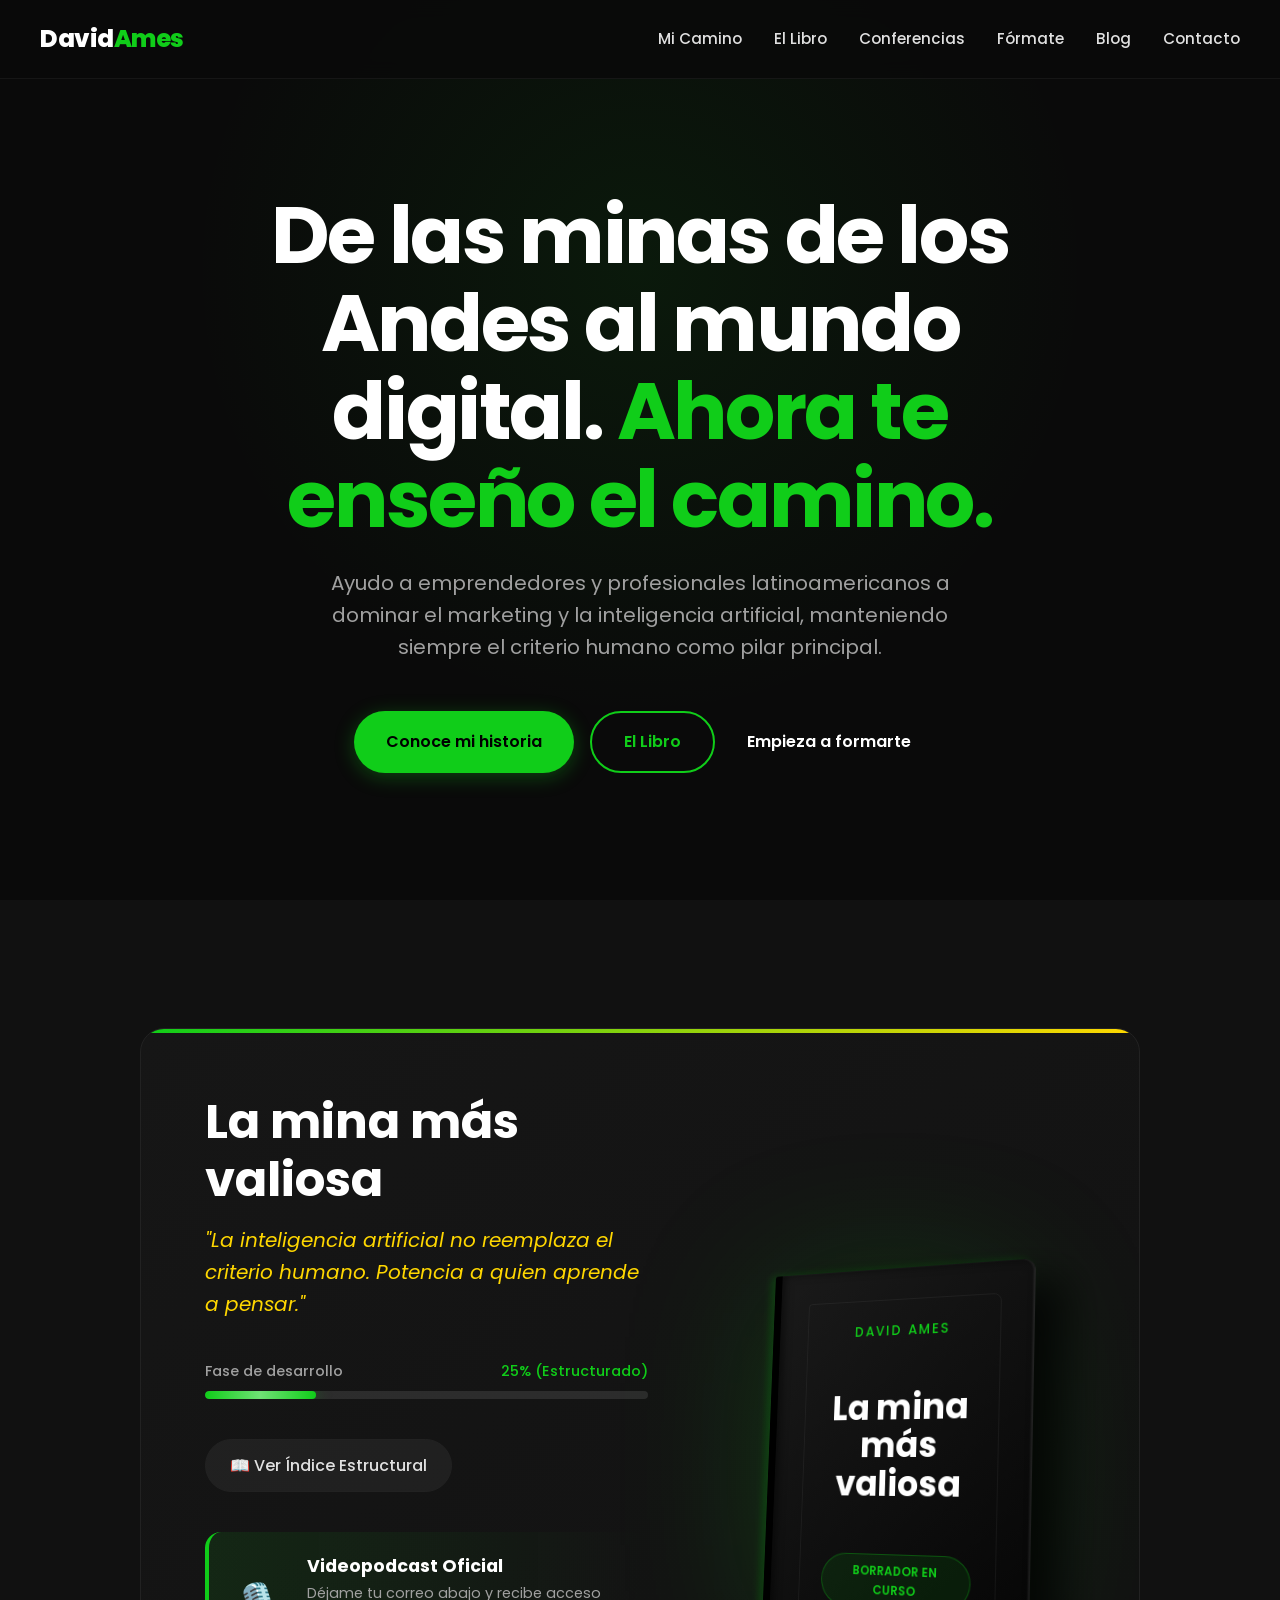
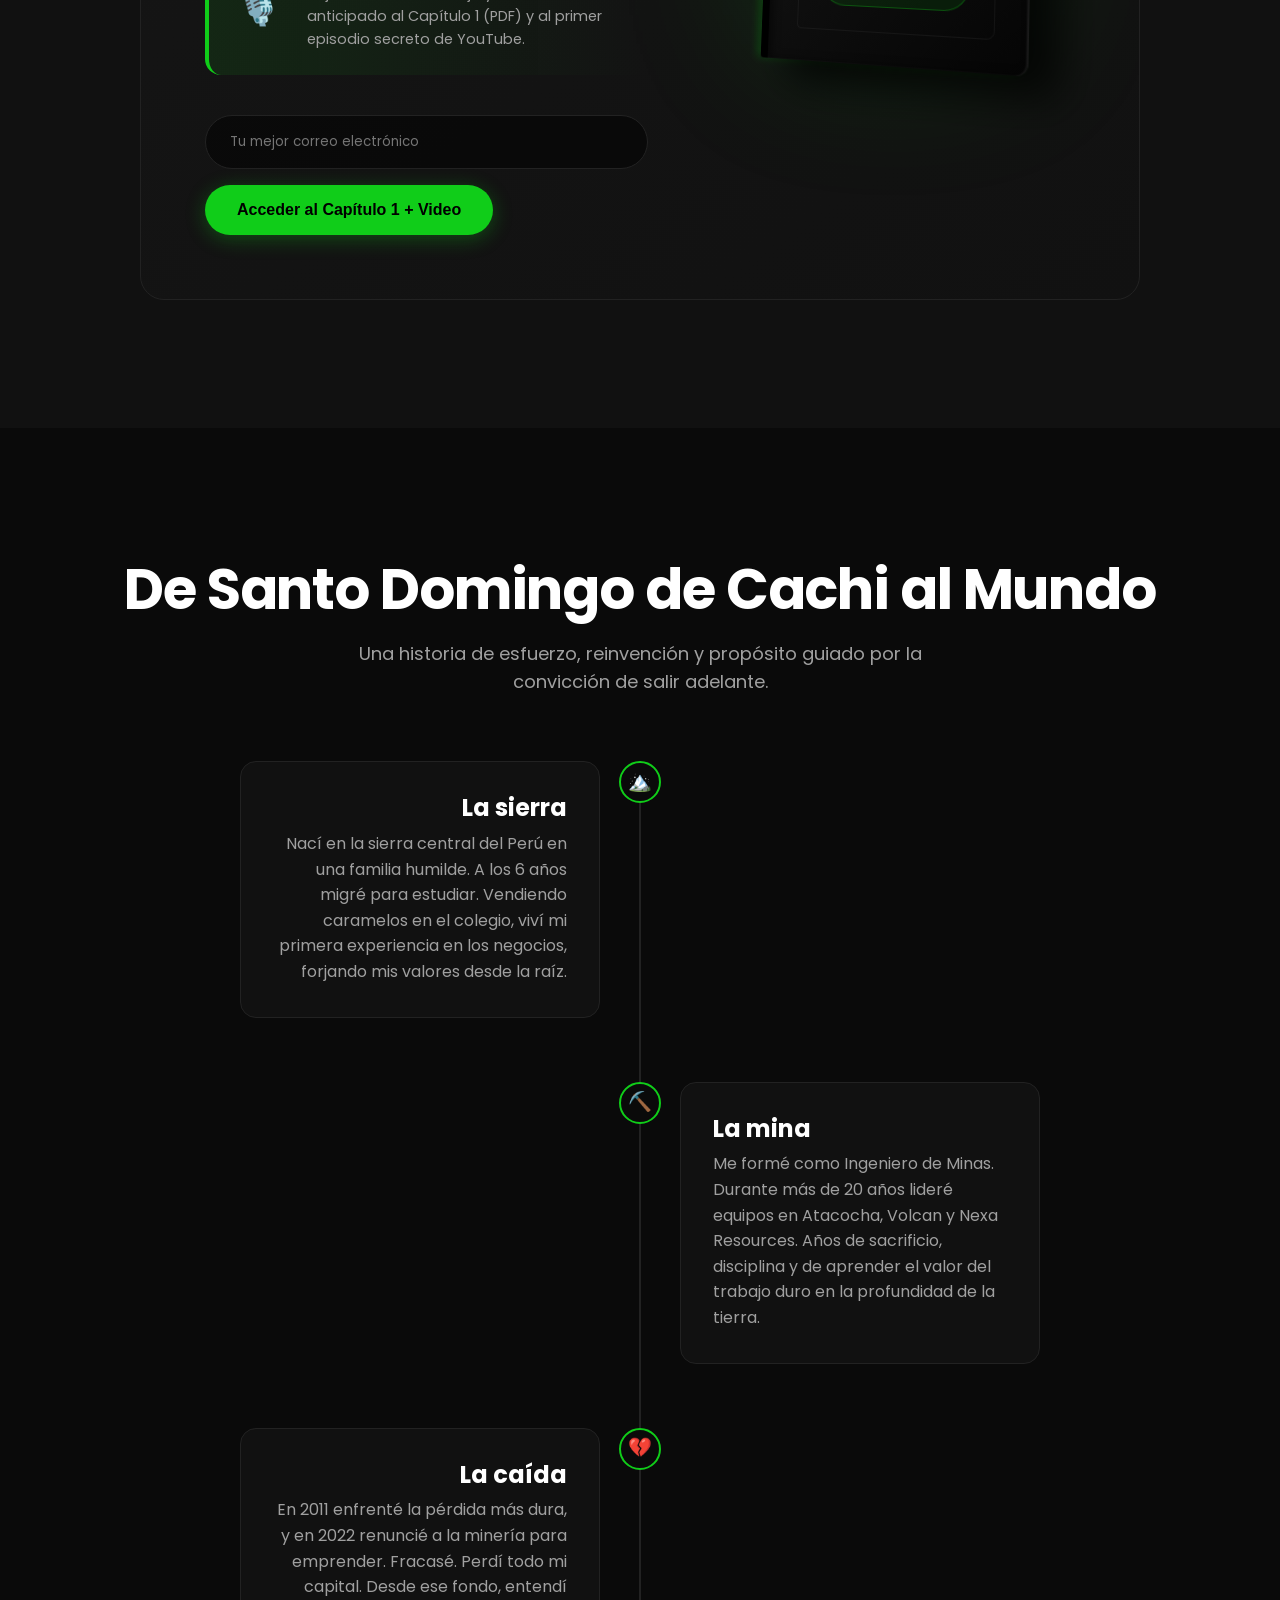
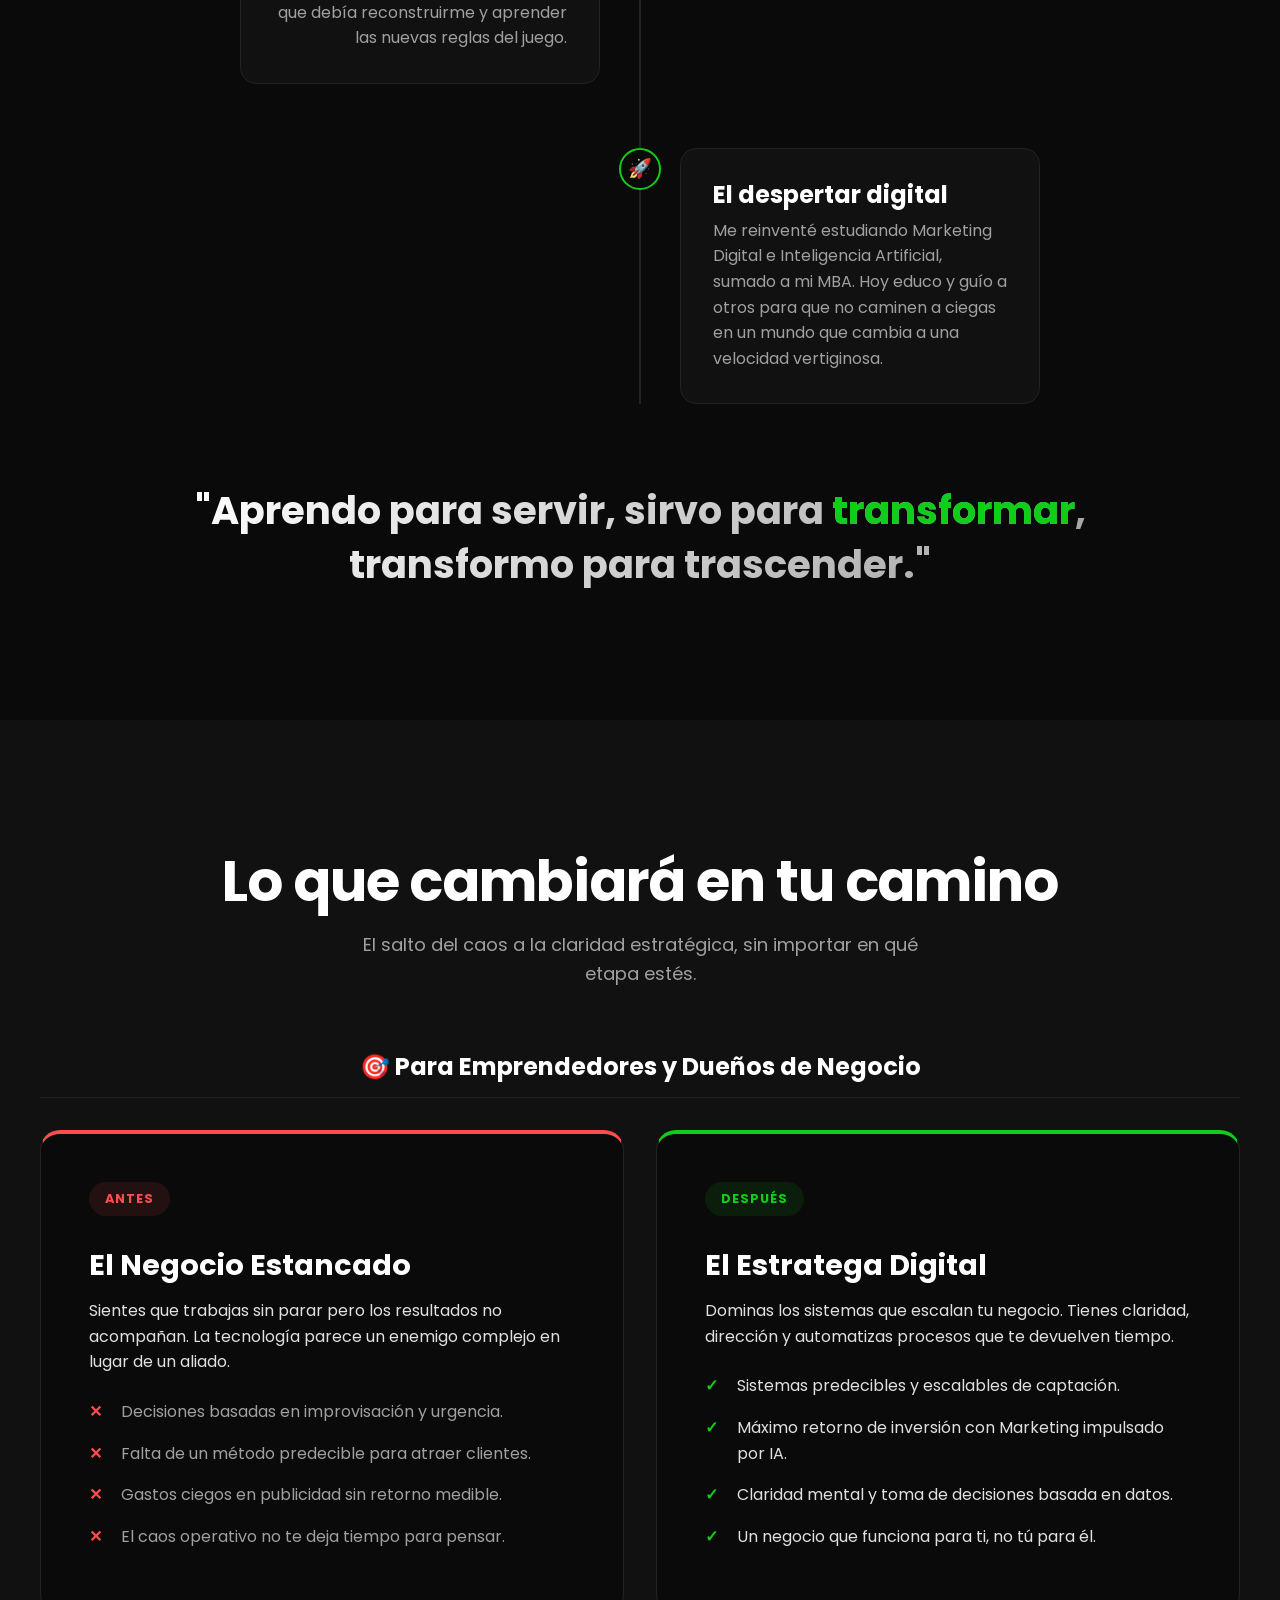
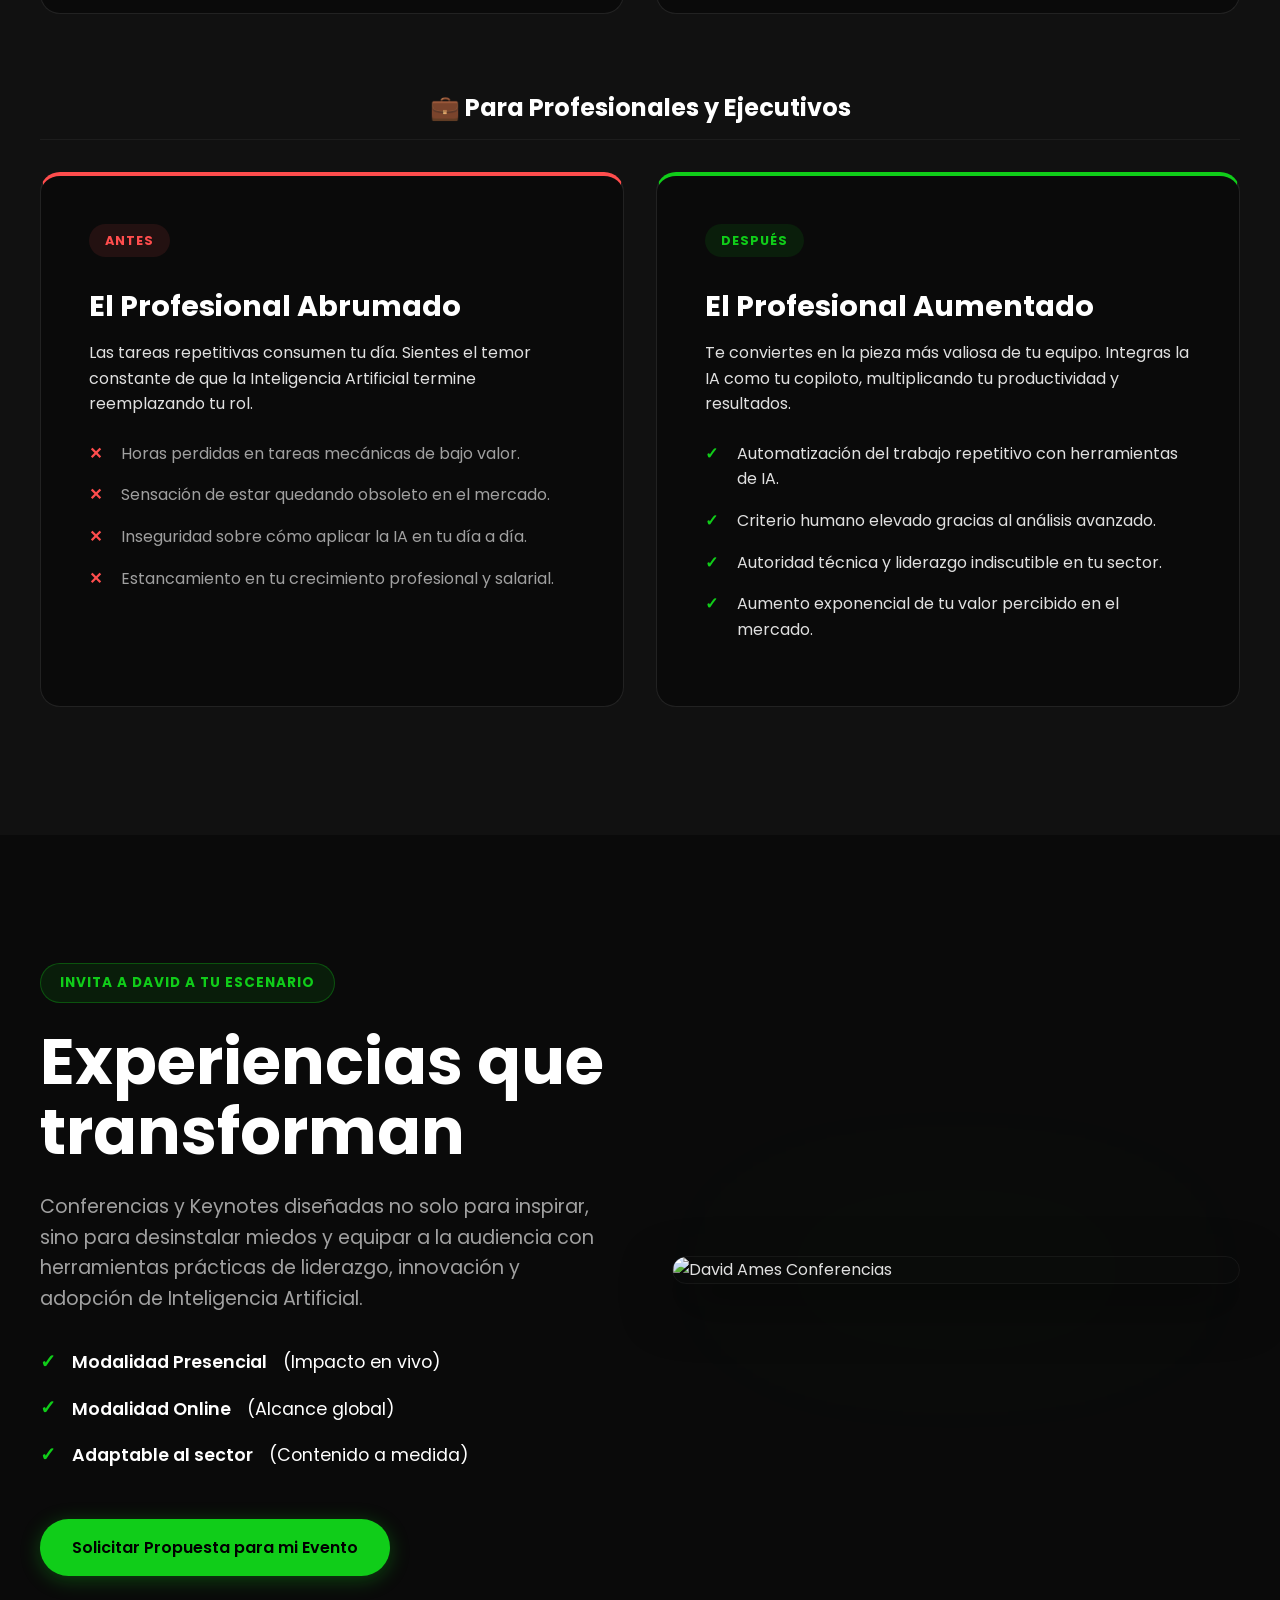
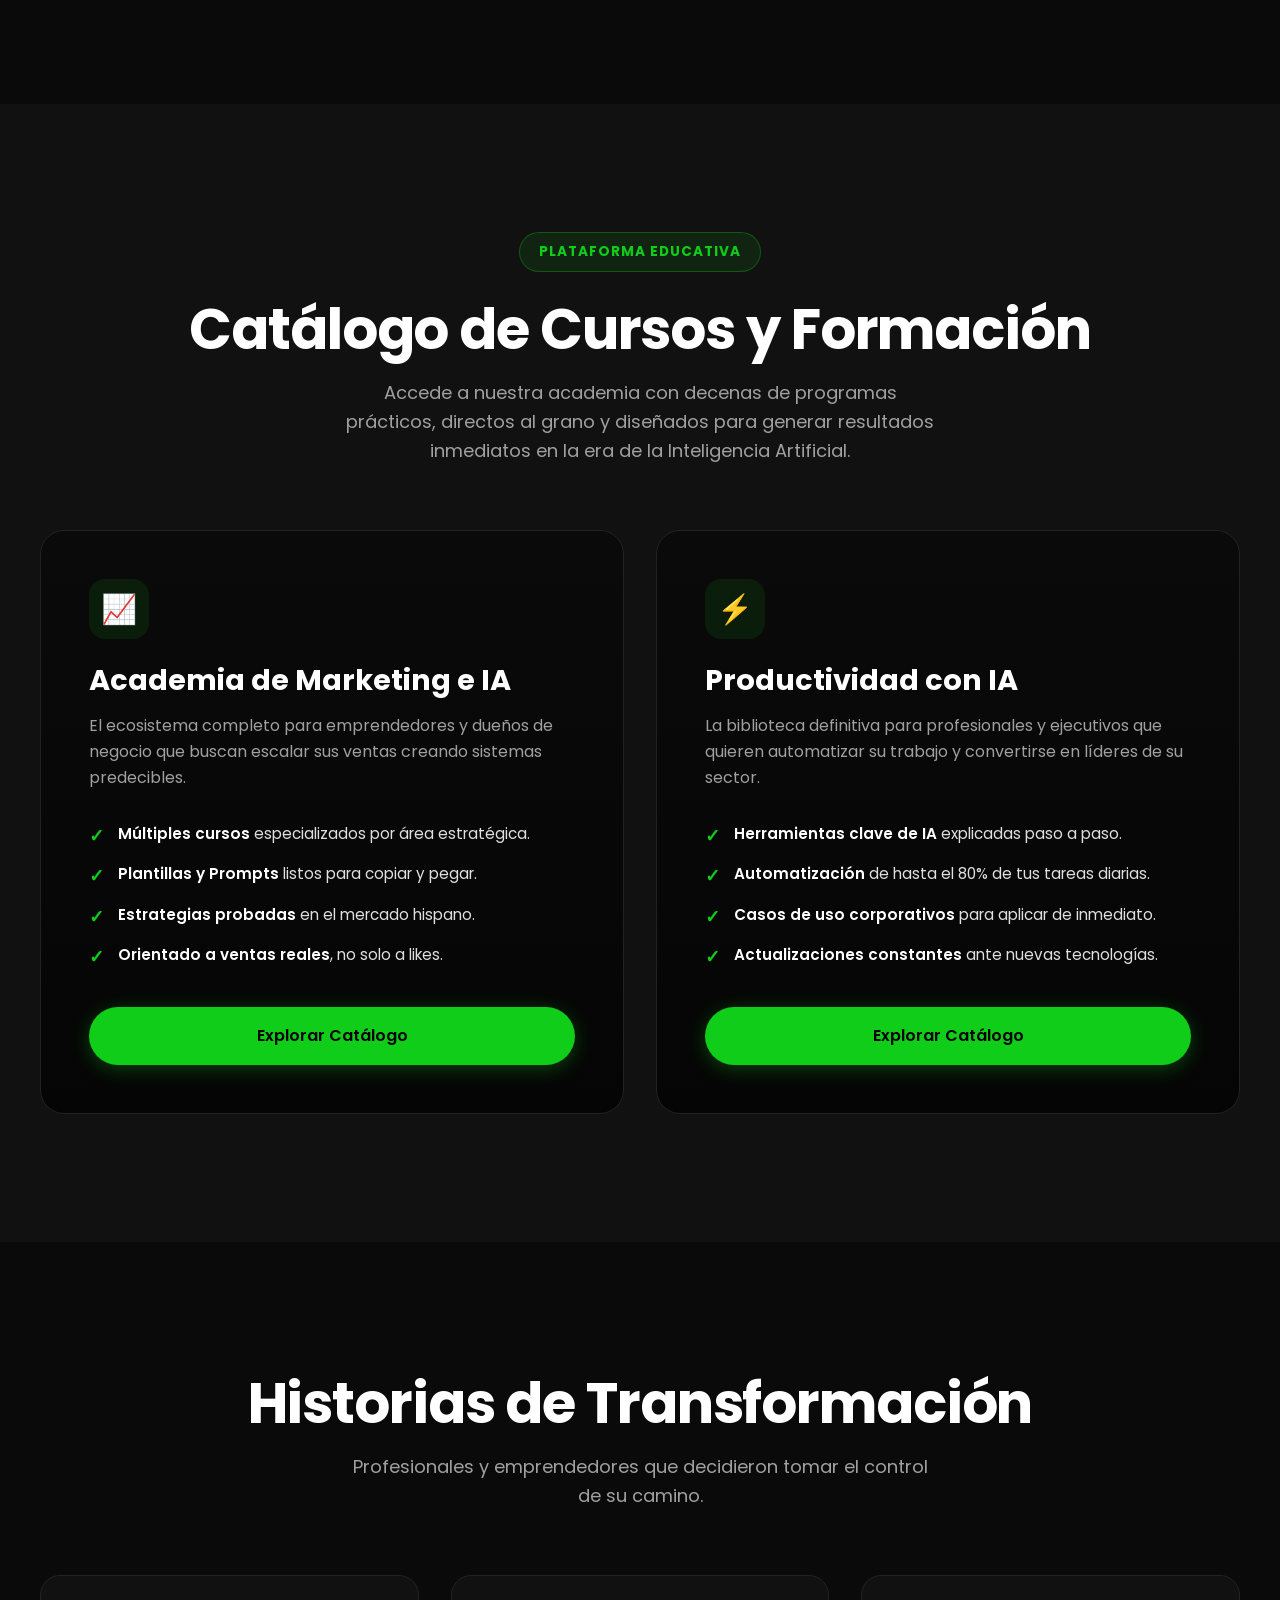
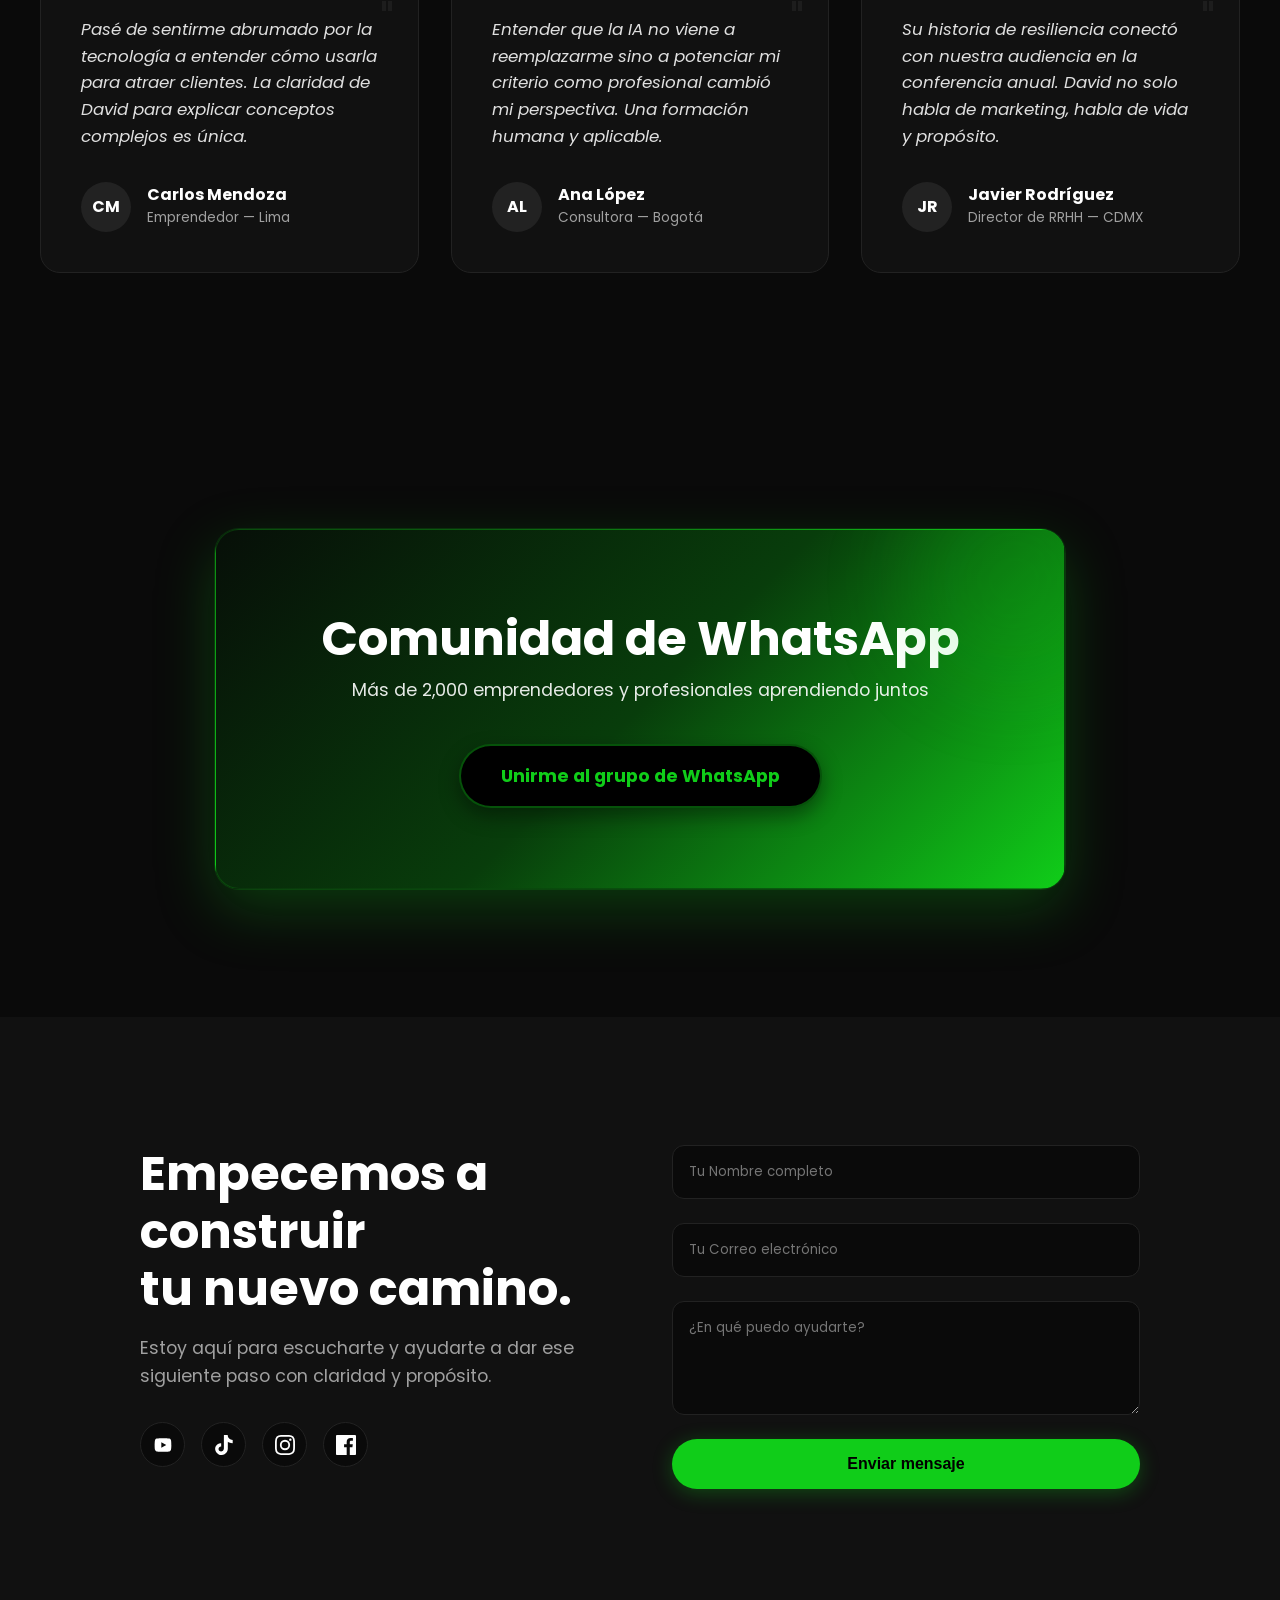
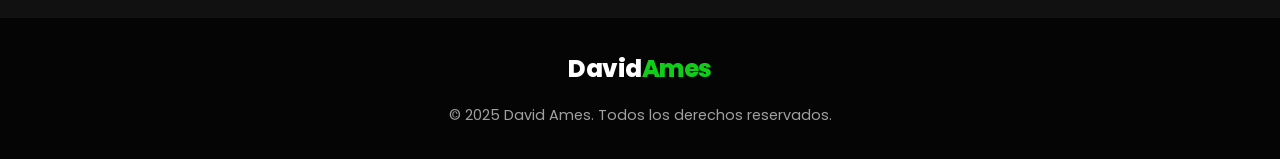
==== commit d7a1002a: "Implementar infraestructura y página de Blog" ====
--- a/index.html
+++ b/index.html
@@ -72,6 +72,7 @@
                 <a href="#el-libro">El Libro</a>
                 <a href="#conferencias">Conferencias</a>
                 <a href="#formate">Fórmate</a>
+                <a href="blog.html">Blog</a>
                 <a href="#contacto">Contacto</a>
             </nav>
         </div>
--- a/styles.css
+++ b/styles.css
@@ -500,15 +500,21 @@
     display: flex;
     gap: 1rem;
     flex-direction: column;
-}
-
-.optin-form input {
+    width: 100%;
+}
+
+.optin-form input[type="email"] {
     flex-grow: 1;
+    min-width: 220px;
 }
 
 @media (min-width: 600px) {
     .optin-form {
         flex-direction: row;
+        flex-wrap: wrap;
+    }
+    .optin-form button {
+        flex-shrink: 0;
     }
 }
 
@@ -720,24 +726,28 @@
 @media (min-width: 768px) {
     .timeline-item {
         display: flex;
+        justify-content: flex-start;
+        width: 100%;
+    }
+    .timeline-item:nth-child(even) {
+        margin-left: 0;
         justify-content: flex-end;
-        width: 50%;
-    }
-    .timeline-item:nth-child(even) {
-        margin-left: 50%;
-        justify-content: flex-start;
     }
     .timeline-icon {
         left: 50%;
         transform: translateX(-50%);
     }
     .timeline-item:nth-child(odd) .timeline-content {
+        width: calc(50% - 40px);
         margin-left: 0;
-        margin-right: 40px;
+        margin-right: 0;
         text-align: right;
     }
     .timeline-item:nth-child(even) .timeline-content {
-        margin-left: 40px;
+        width: calc(50% - 40px);
+        margin-left: 0;
+        margin-right: 0;
+        text-align: left;
     }
 }
 
@@ -1366,3 +1376,268 @@
         grid-template-columns: 1fr;
     }
 }
+
+/* ==========================================================================
+   Blog & Artículos (Arquitectura Estática davidamesc.com)
+   ========================================================================== */
+.blog-header {
+    padding-top: 7rem;
+    padding-bottom: 2rem;
+    text-align: center;
+}
+
+.blog-badge {
+    display: inline-block;
+    background: rgba(16, 205, 25, 0.1);
+    color: var(--color-primary);
+    border: 1px solid rgba(16, 205, 25, 0.3);
+    padding: 0.35rem 1.1rem;
+    border-radius: 50px;
+    font-size: 0.78rem;
+    font-weight: 600;
+    letter-spacing: 1px;
+    text-transform: uppercase;
+    margin-bottom: 1.2rem;
+}
+
+.blog-grid {
+    display: grid;
+    grid-template-columns: repeat(auto-fill, minmax(320px, 1fr));
+    gap: 2.2rem;
+    padding-bottom: 6rem;
+}
+
+.blog-card {
+    background: linear-gradient(145deg, #141414, #0f0f0f);
+    border: 1px solid var(--color-border);
+    border-radius: 18px;
+    overflow: hidden;
+    display: flex;
+    flex-direction: column;
+    transition: var(--transition);
+    position: relative;
+}
+
+.blog-card:hover {
+    border-color: rgba(16, 205, 25, 0.4);
+    transform: translateY(-6px);
+    box-shadow: 0 12px 35px rgba(0, 0, 0, 0.6), 0 0 20px rgba(16, 205, 25, 0.15);
+}
+
+.blog-card-img {
+    display: block;
+    overflow: hidden;
+    aspect-ratio: 16 / 9;
+    background: #0d0d0d;
+}
+
+.blog-card-img img {
+    width: 100%;
+    height: 100%;
+    object-fit: cover;
+    transition: transform 0.5s cubic-bezier(0.25, 0.8, 0.25, 1);
+}
+
+.blog-card:hover .blog-card-img img {
+    transform: scale(1.05);
+}
+
+.blog-card-body {
+    padding: 1.8rem;
+    display: flex;
+    flex-direction: column;
+    flex-grow: 1;
+}
+
+.blog-card-meta {
+    display: flex;
+    justify-content: space-between;
+    align-items: center;
+    margin-bottom: 0.85rem;
+    font-size: 0.82rem;
+}
+
+.blog-card-category {
+    color: var(--color-primary);
+    font-weight: 600;
+    text-transform: uppercase;
+    letter-spacing: 0.5px;
+}
+
+.blog-card-time {
+    color: var(--color-text-muted);
+}
+
+.blog-card-title {
+    font-size: 1.28rem;
+    font-weight: 700;
+    line-height: 1.35;
+    margin-bottom: 0.85rem;
+    letter-spacing: -0.01em;
+}
+
+.blog-card-title a {
+    color: var(--color-white);
+    transition: var(--transition);
+}
+
+.blog-card-title a:hover {
+    color: var(--color-primary);
+}
+
+.blog-card-excerpt {
+    color: var(--color-text-muted);
+    font-size: 0.92rem;
+    line-height: 1.65;
+    margin-bottom: 1.5rem;
+    flex-grow: 1;
+}
+
+.blog-card-link {
+    color: var(--color-primary);
+    font-weight: 600;
+    font-size: 0.92rem;
+    display: inline-flex;
+    align-items: center;
+    gap: 0.4rem;
+    transition: var(--transition);
+}
+
+.blog-card-link:hover {
+    gap: 0.7rem;
+    color: var(--color-white);
+}
+
+/* Estilos de Lectura de Artículos (/articulos/<slug>.html) */
+.article-container {
+    max-width: 820px;
+    margin: 0 auto;
+    padding: 2rem 1.5rem 5rem;
+}
+
+.article-breadcrumbs {
+    font-size: 0.85rem;
+    color: var(--color-text-muted);
+    margin-bottom: 1.5rem;
+}
+
+.article-breadcrumbs a {
+    color: var(--color-text-muted);
+    transition: var(--transition);
+}
+
+.article-breadcrumbs a:hover {
+    color: var(--color-primary);
+}
+
+.article-header {
+    margin-bottom: 2.5rem;
+}
+
+.article-header h1 {
+    font-size: clamp(2rem, 5vw, 3rem);
+    line-height: 1.2;
+    margin-bottom: 1rem;
+    letter-spacing: -0.02em;
+}
+
+.article-header-meta {
+    display: flex;
+    gap: 1rem;
+    align-items: center;
+    color: var(--color-text-muted);
+    font-size: 0.9rem;
+    flex-wrap: wrap;
+}
+
+.article-featured-img {
+    border-radius: 18px;
+    overflow: hidden;
+    margin-bottom: 3rem;
+    border: 1px solid var(--color-border);
+    box-shadow: 0 10px 30px rgba(0, 0, 0, 0.5);
+}
+
+.article-featured-img img {
+    width: 100%;
+    height: auto;
+    display: block;
+}
+
+.article-body {
+    font-size: 1.08rem;
+    line-height: 1.85;
+    color: var(--color-text);
+}
+
+.article-body h2 {
+    font-size: clamp(1.55rem, 3vw, 2.1rem);
+    margin: 2.8rem 0 1rem;
+    color: var(--color-white);
+    letter-spacing: -0.01em;
+}
+
+.article-body h3 {
+    font-size: 1.35rem;
+    margin: 2rem 0 0.8rem;
+    color: var(--color-white);
+}
+
+.article-body p {
+    margin-bottom: 1.6rem;
+}
+
+.article-body ul, .article-body ol {
+    margin: 1.2rem 0 1.8rem 1.8rem;
+}
+
+.article-body li {
+    margin-bottom: 0.6rem;
+    color: var(--color-text);
+}
+
+.article-body blockquote {
+    border-left: 3px solid var(--color-primary);
+    padding: 1.2rem 1.6rem;
+    margin: 2.2rem 0;
+    background: rgba(16, 205, 25, 0.05);
+    border-radius: 0 14px 14px 0;
+    font-style: italic;
+    color: var(--color-white);
+}
+
+.article-highlight-box {
+    background: linear-gradient(145deg, #141414, #0f0f0f);
+    border: 1px solid var(--color-border);
+    border-left: 4px solid var(--color-primary);
+    padding: 1.8rem;
+    border-radius: 14px;
+    margin: 2.5rem 0;
+}
+
+.article-author-box {
+    margin-top: 4.5rem;
+    padding: 2rem;
+    background: var(--color-bg-alt);
+    border: 1px solid var(--color-border);
+    border-radius: 16px;
+    display: flex;
+    gap: 1.5rem;
+    align-items: center;
+    flex-wrap: wrap;
+}
+
+.article-author-avatar {
+    width: 68px;
+    height: 68px;
+    border-radius: 50%;
+    background: var(--color-primary);
+    color: #000;
+    display: flex;
+    align-items: center;
+    justify-content: center;
+    font-weight: 800;
+    font-size: 1.4rem;
+    flex-shrink: 0;
+}
+
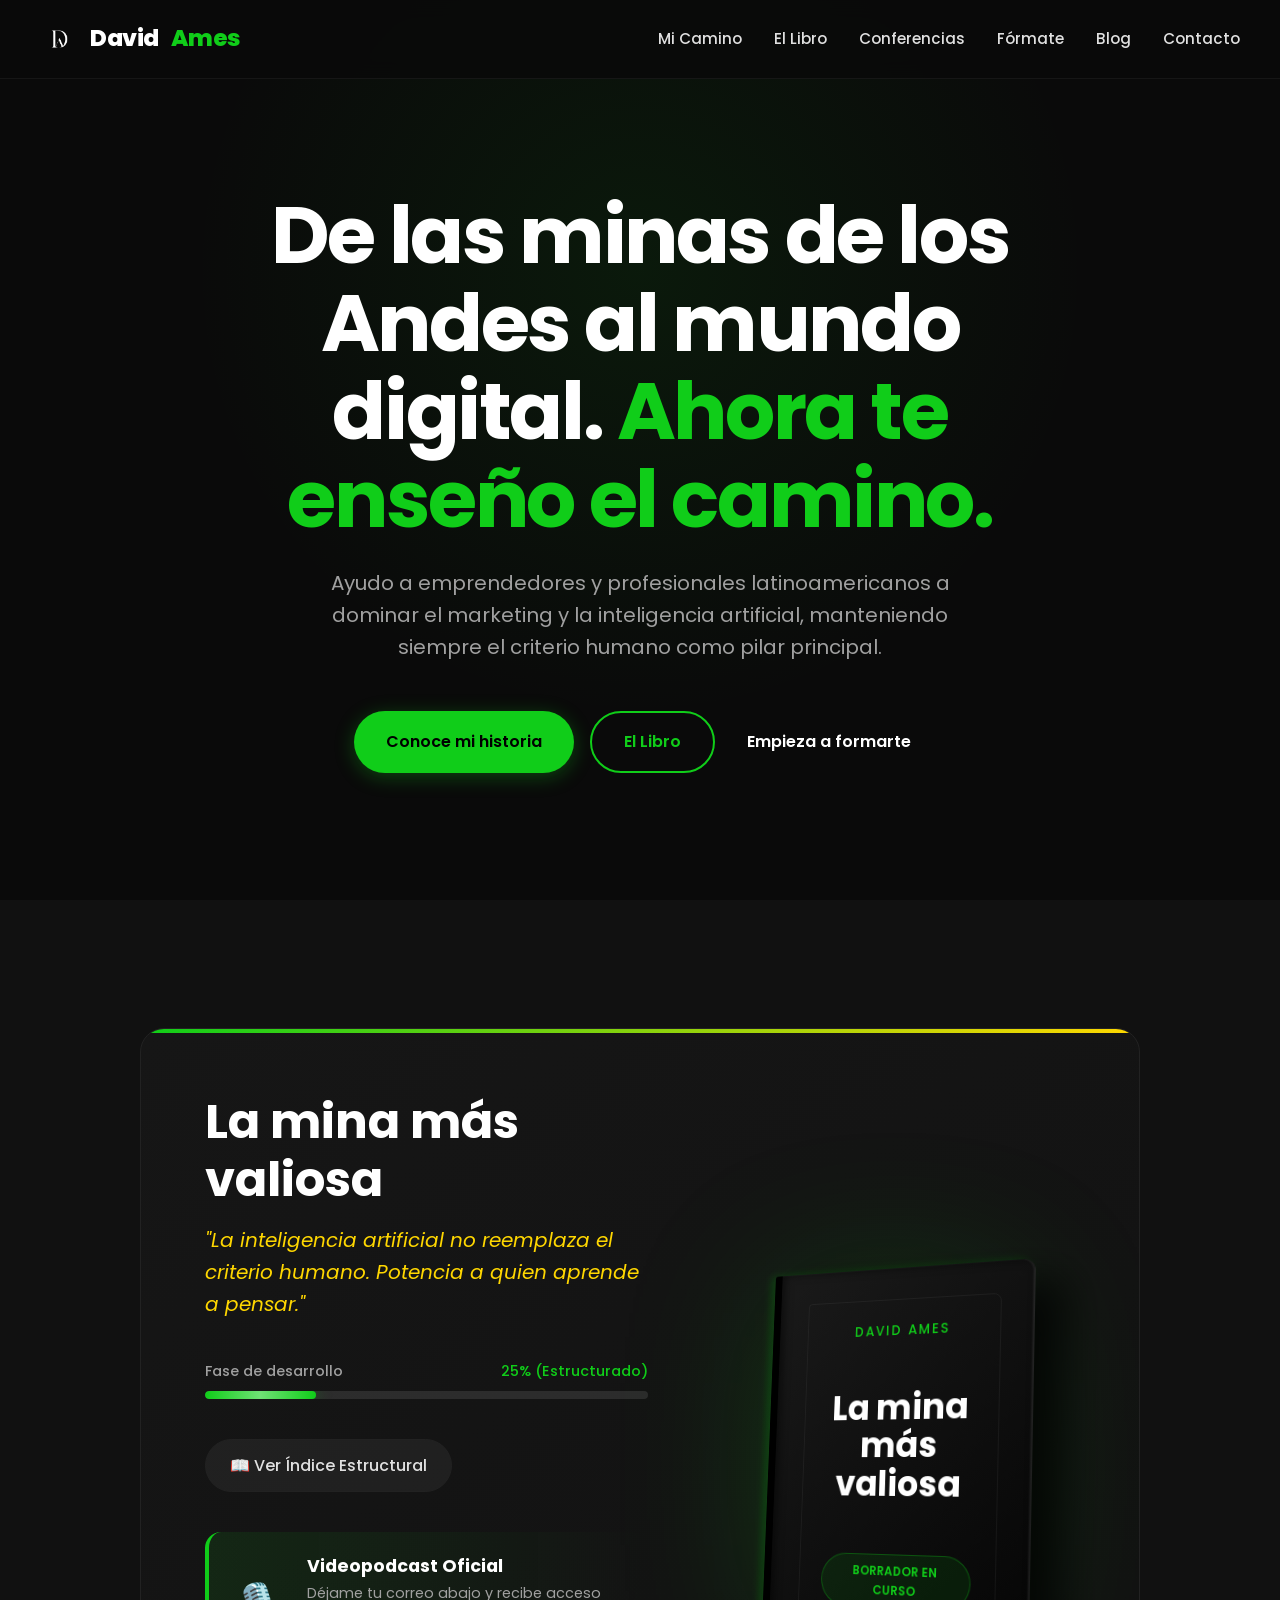
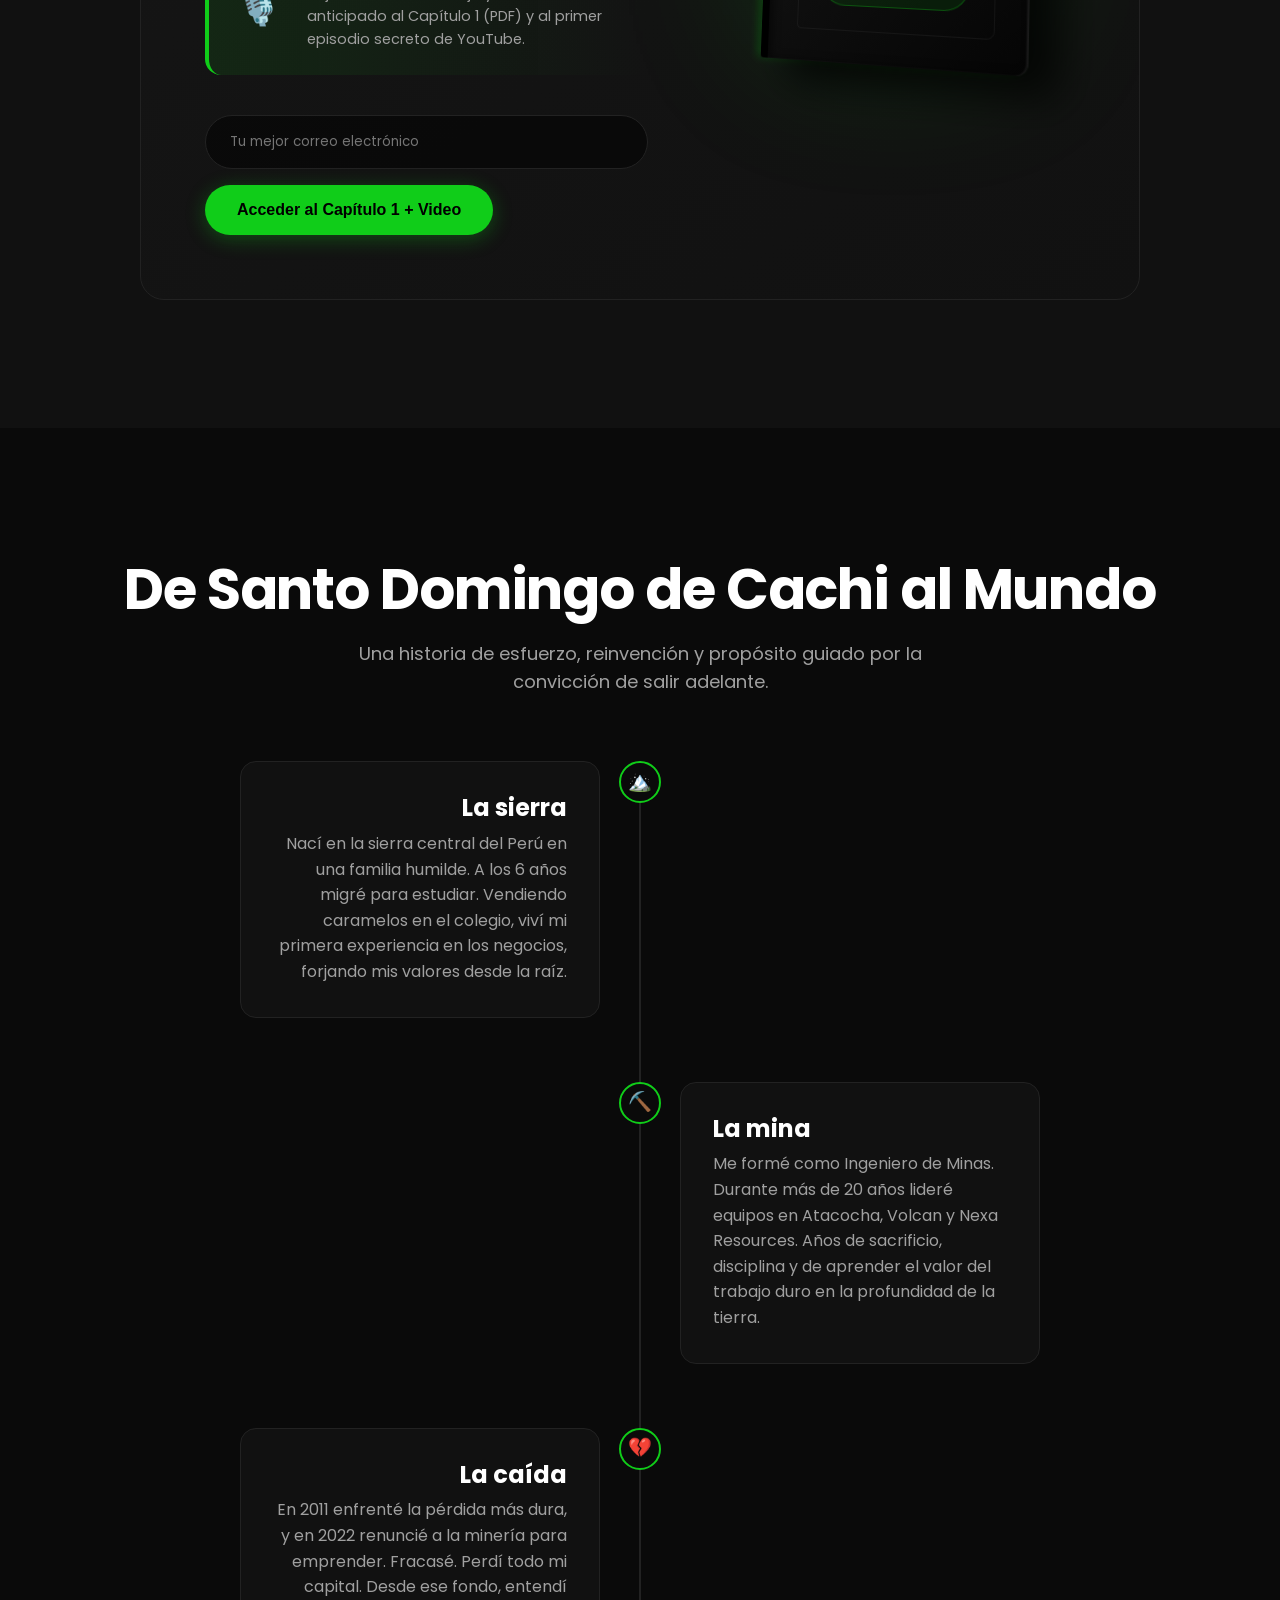
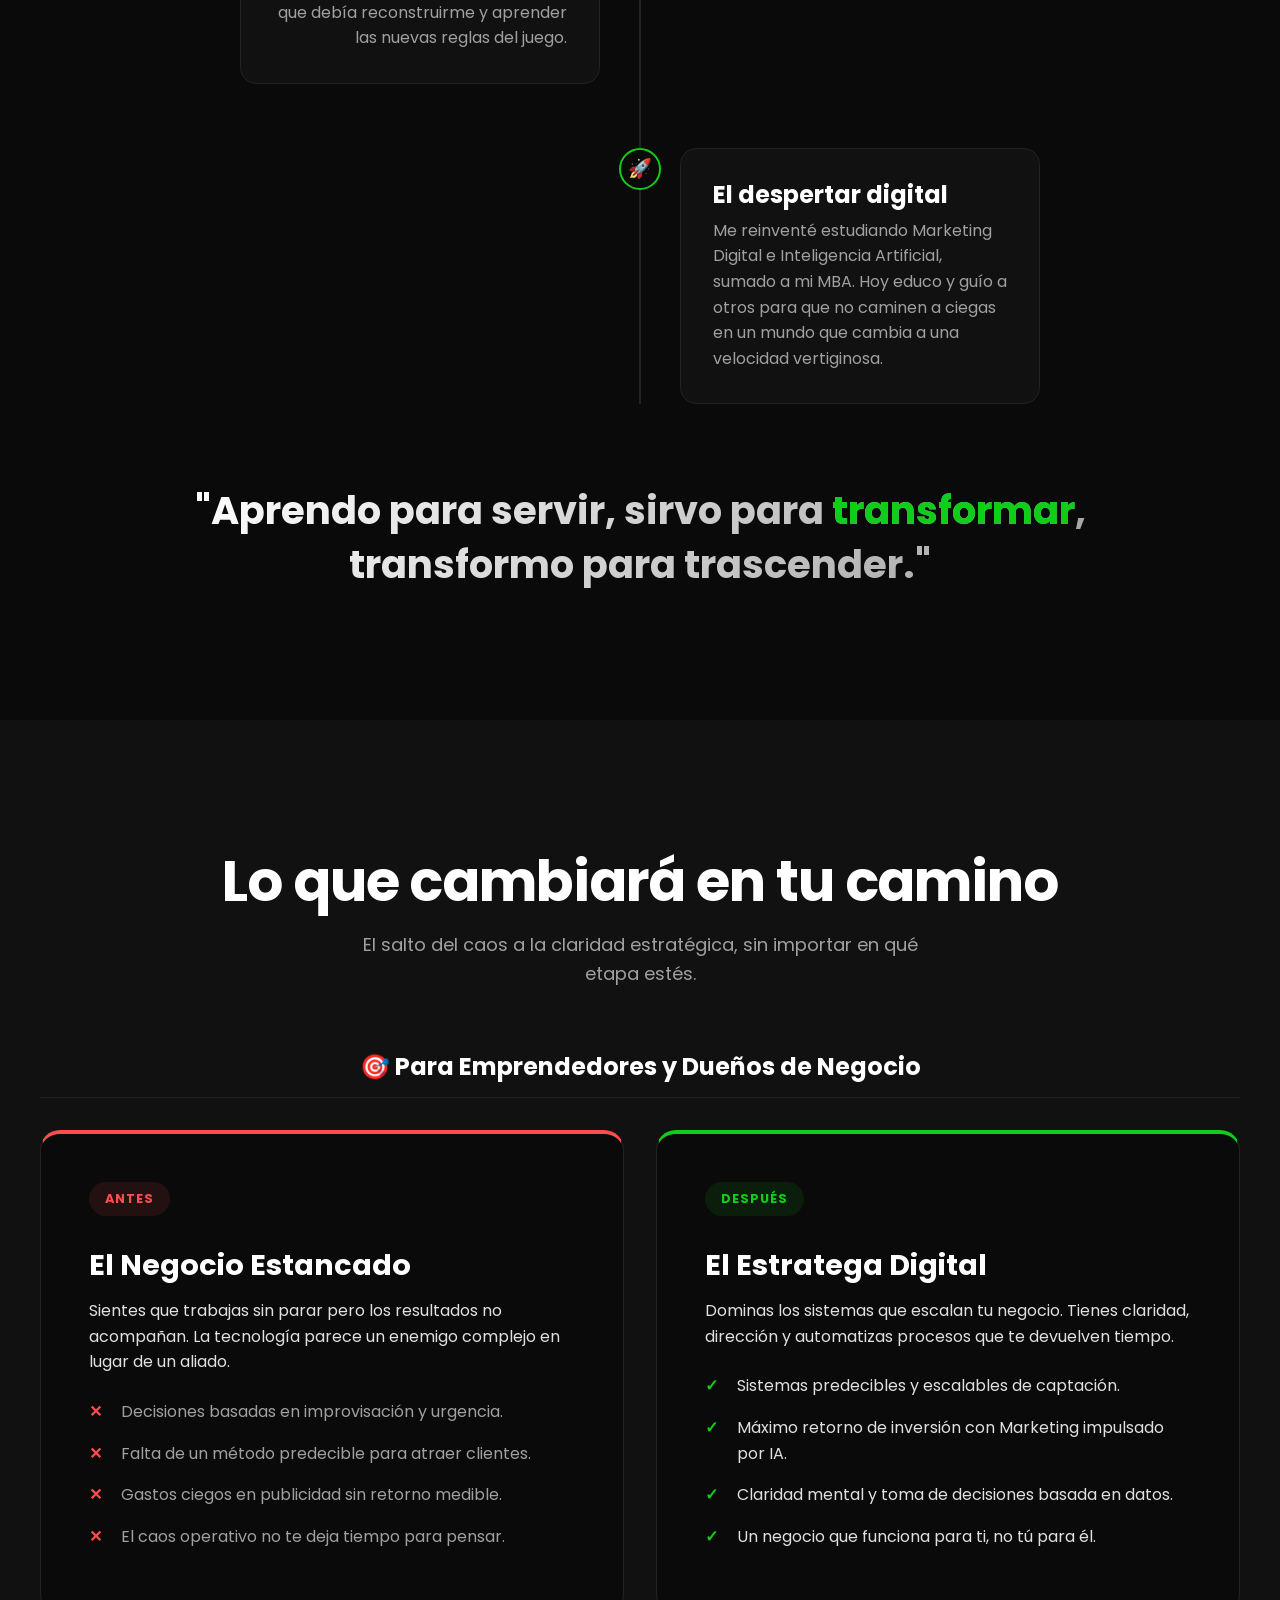
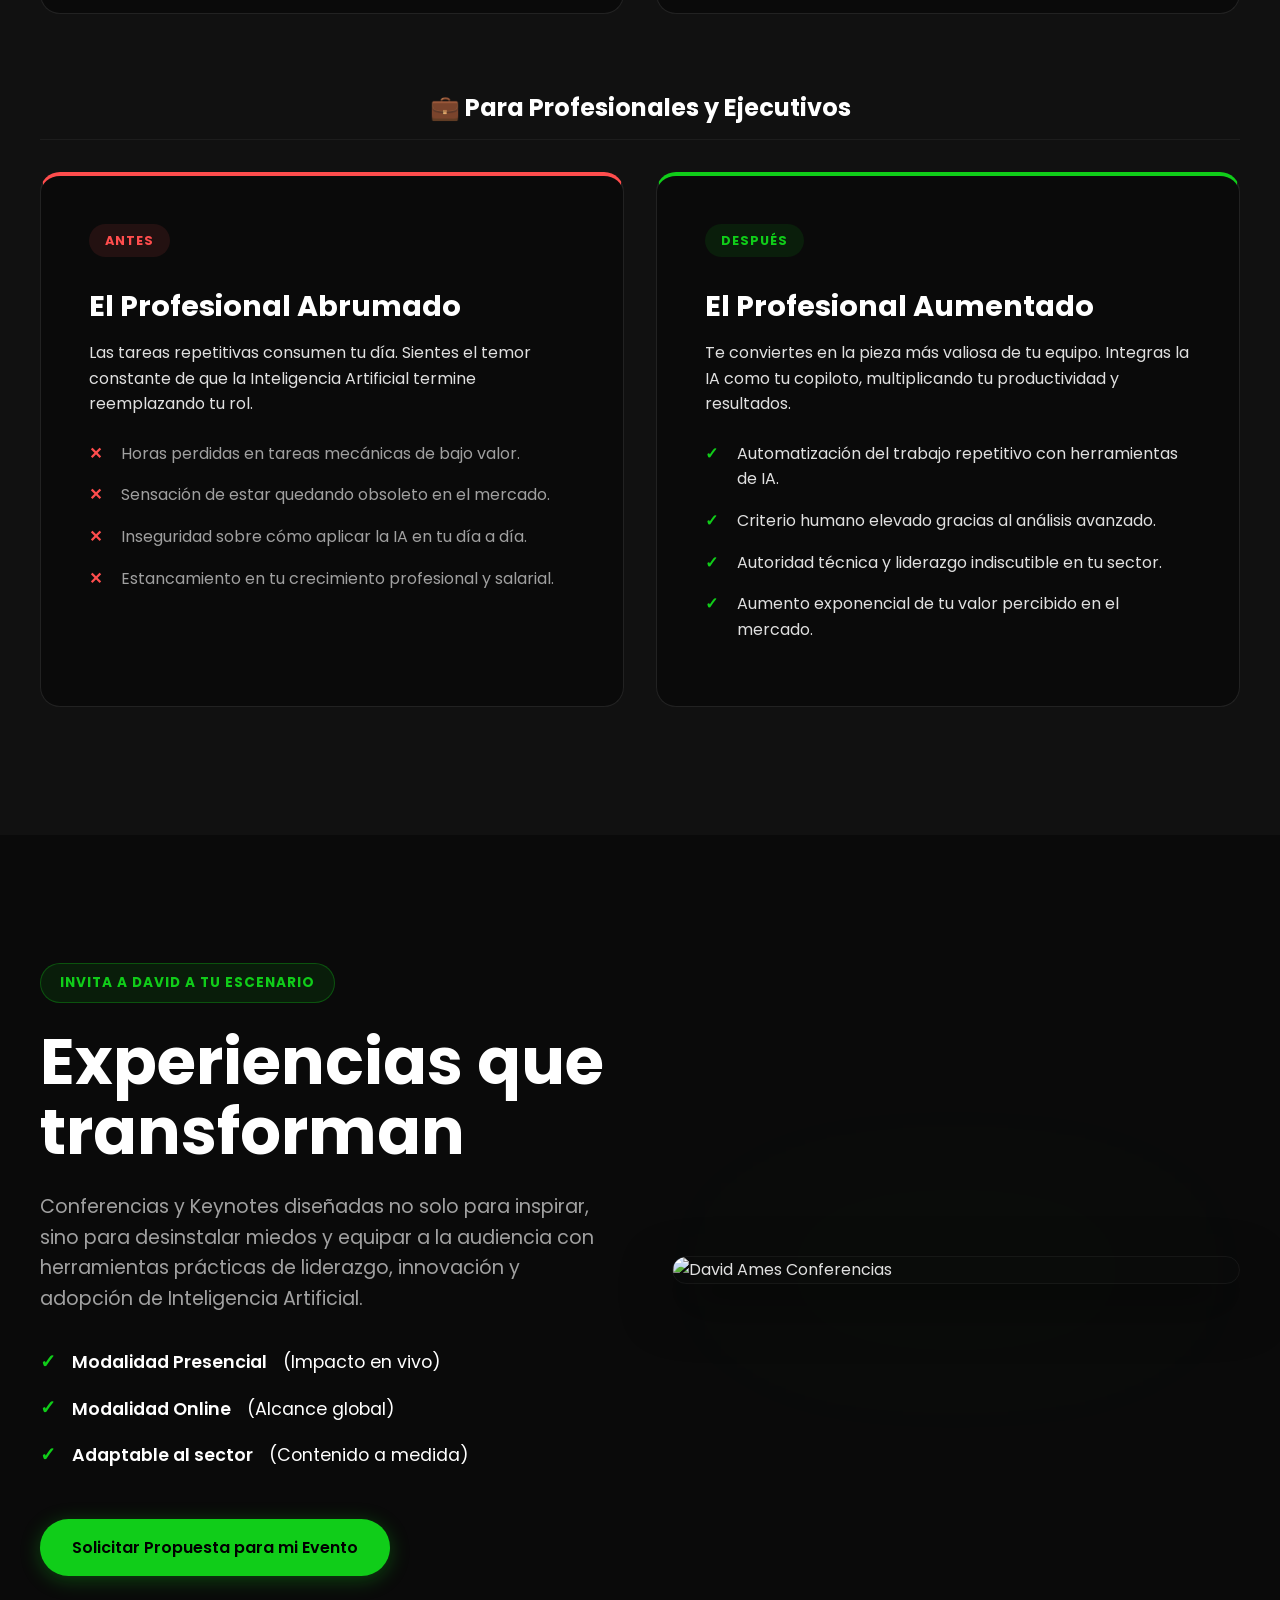
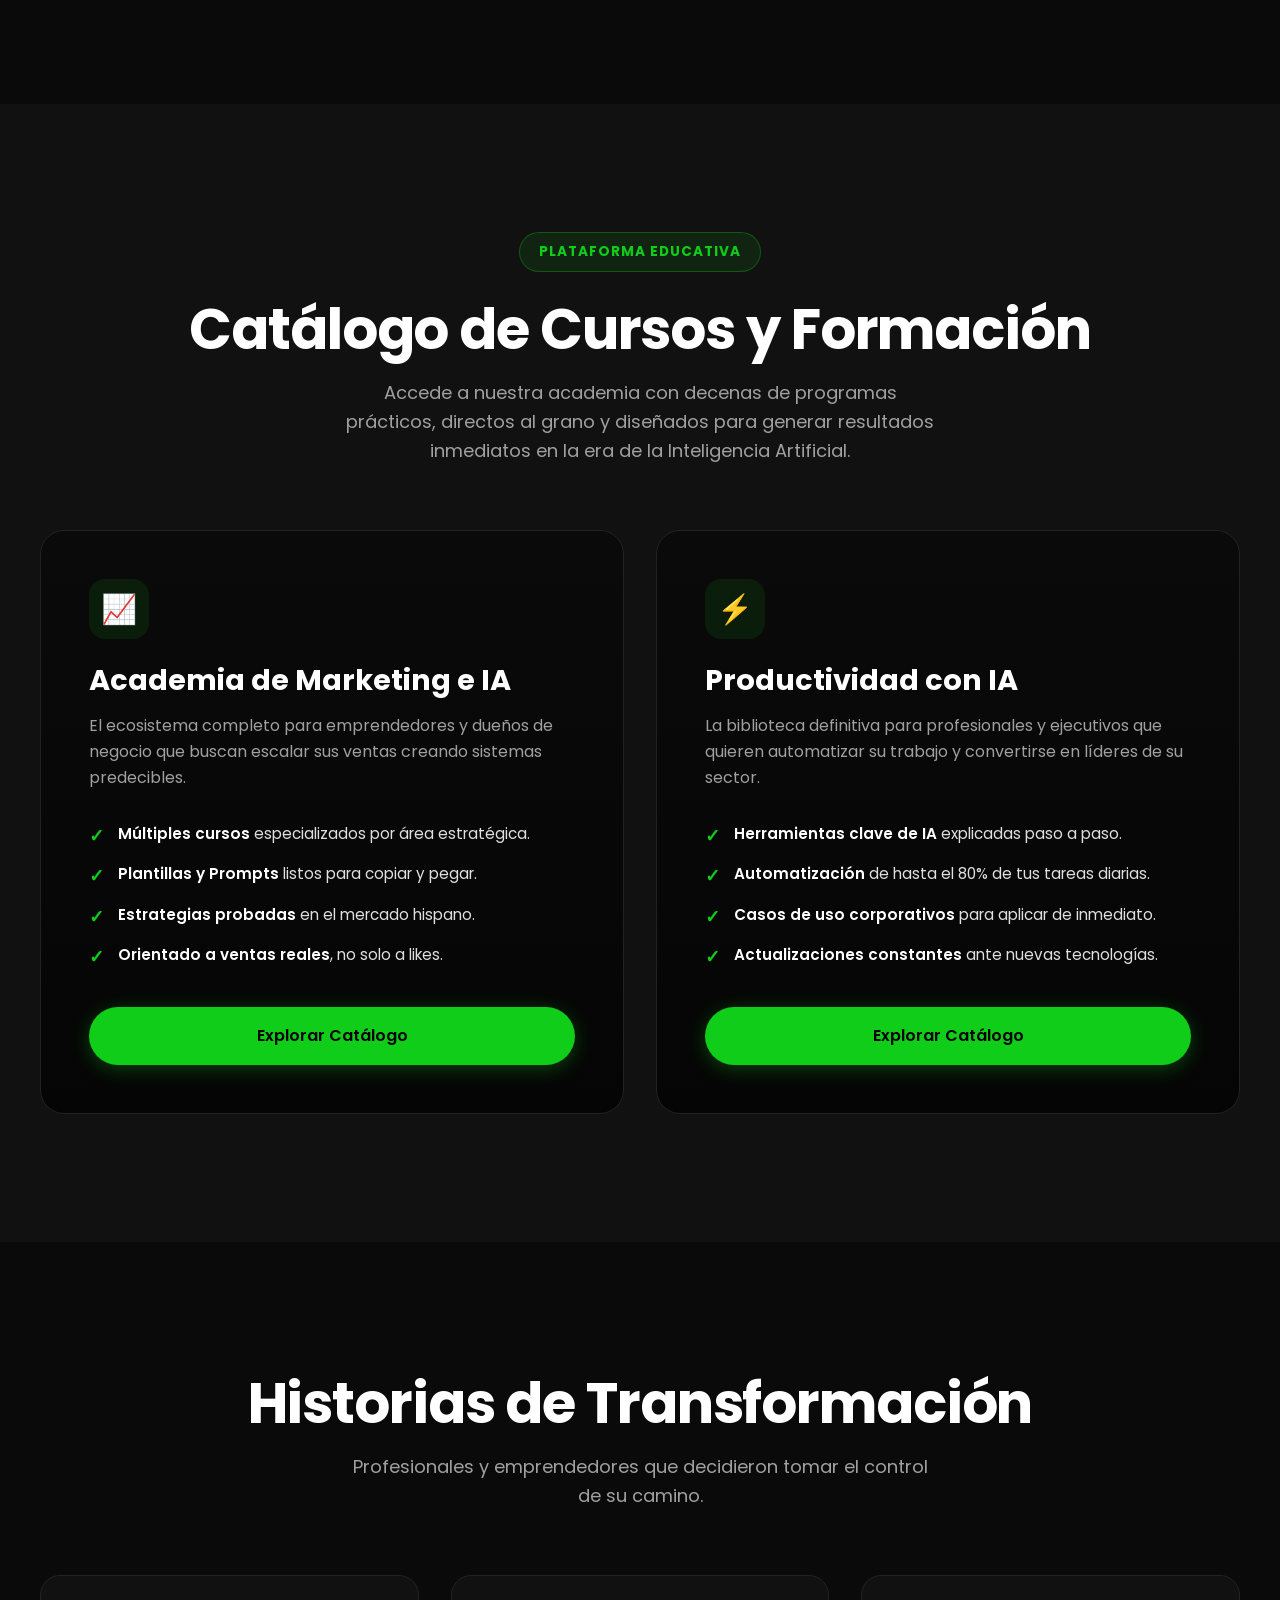
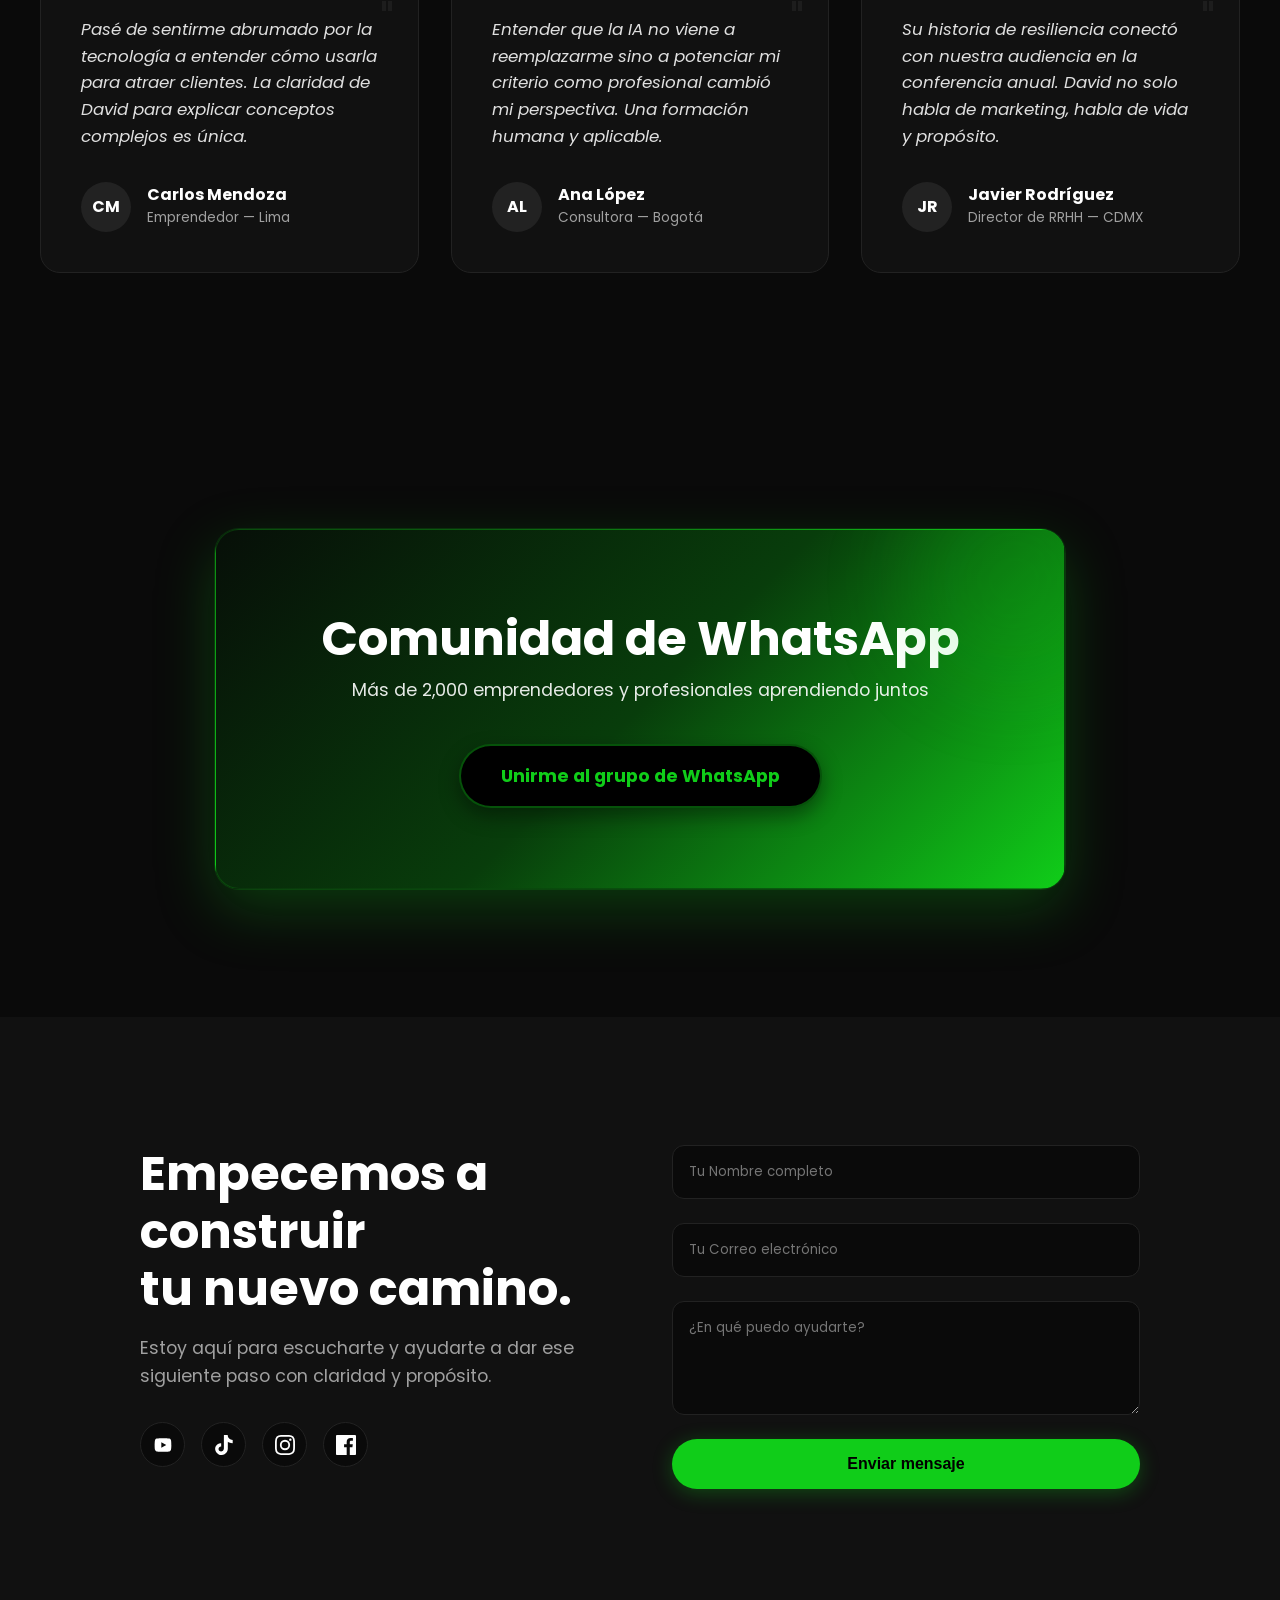
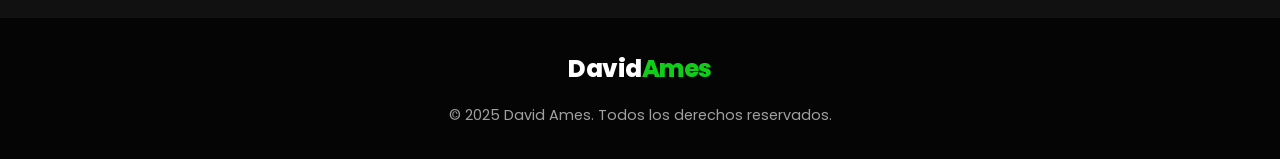
==== commit 531d796f: "Actualizar imagotipo oficial DA con monograma en alta resolucion y favicon" ====
--- a/index.html
+++ b/index.html
@@ -13,7 +13,8 @@
     <link rel="canonical" href="https://davidamesc.com/">
 
     <!-- Favicon -->
-    <link rel="icon" type="image/svg+xml" href="favicon.svg">
+    <link rel="icon" type="image/png" href="logo-da.png">
+    <link rel="apple-touch-icon" href="logo-da.png">
 
     <!-- Open Graph / Facebook / WhatsApp -->
     <meta property="og:type" content="website">
@@ -65,7 +66,10 @@
     <!-- Header / Navbar -->
     <header id="navbar">
         <div class="nav-container">
-            <a href="#" class="logo">David<span>Ames</span></a>
+            <a href="#" class="logo">
+                <img src="logo-da.png" alt="DA Monograma" class="logo-img">
+                David<span>Ames</span>
+            </a>
             <button class="hamburger" id="hamburger">☰</button>
             <nav class="nav-links" id="nav-links">
                 <a href="#mi-camino">Mi Camino</a>
--- a/styles.css
+++ b/styles.css
@@ -178,14 +178,30 @@
 }
 
 .logo {
-    font-size: 1.5rem;
+    display: inline-flex;
+    align-items: center;
+    gap: 0.75rem;
+    font-size: 1.45rem;
     font-weight: 800;
     color: var(--color-white);
     letter-spacing: -0.02em;
+    text-decoration: none;
 }
 
 .logo span {
     color: var(--color-primary);
+}
+
+.logo-img {
+    height: 38px;
+    width: auto;
+    object-fit: contain;
+    transition: var(--transition);
+}
+
+.logo:hover .logo-img {
+    transform: scale(1.08);
+    filter: drop-shadow(0 0 10px rgba(16, 205, 25, 0.5));
 }
 
 .nav-links {
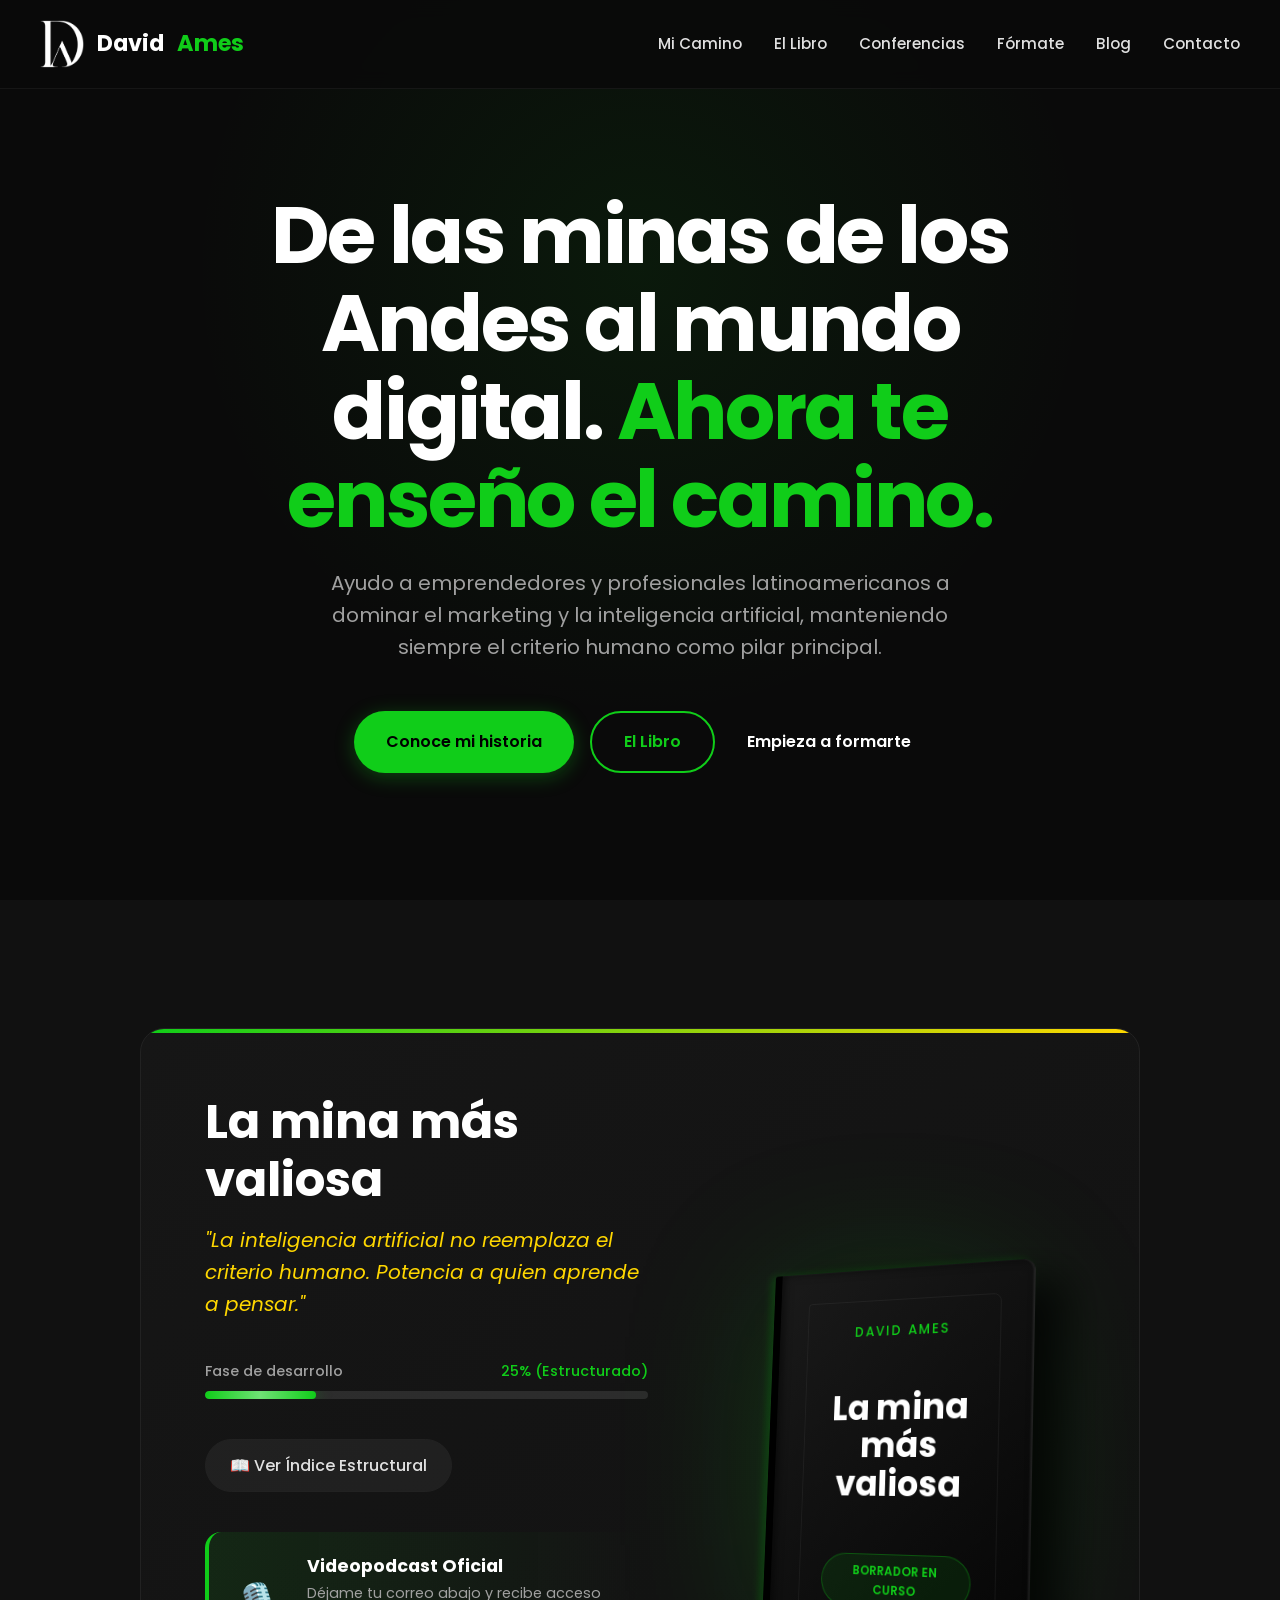
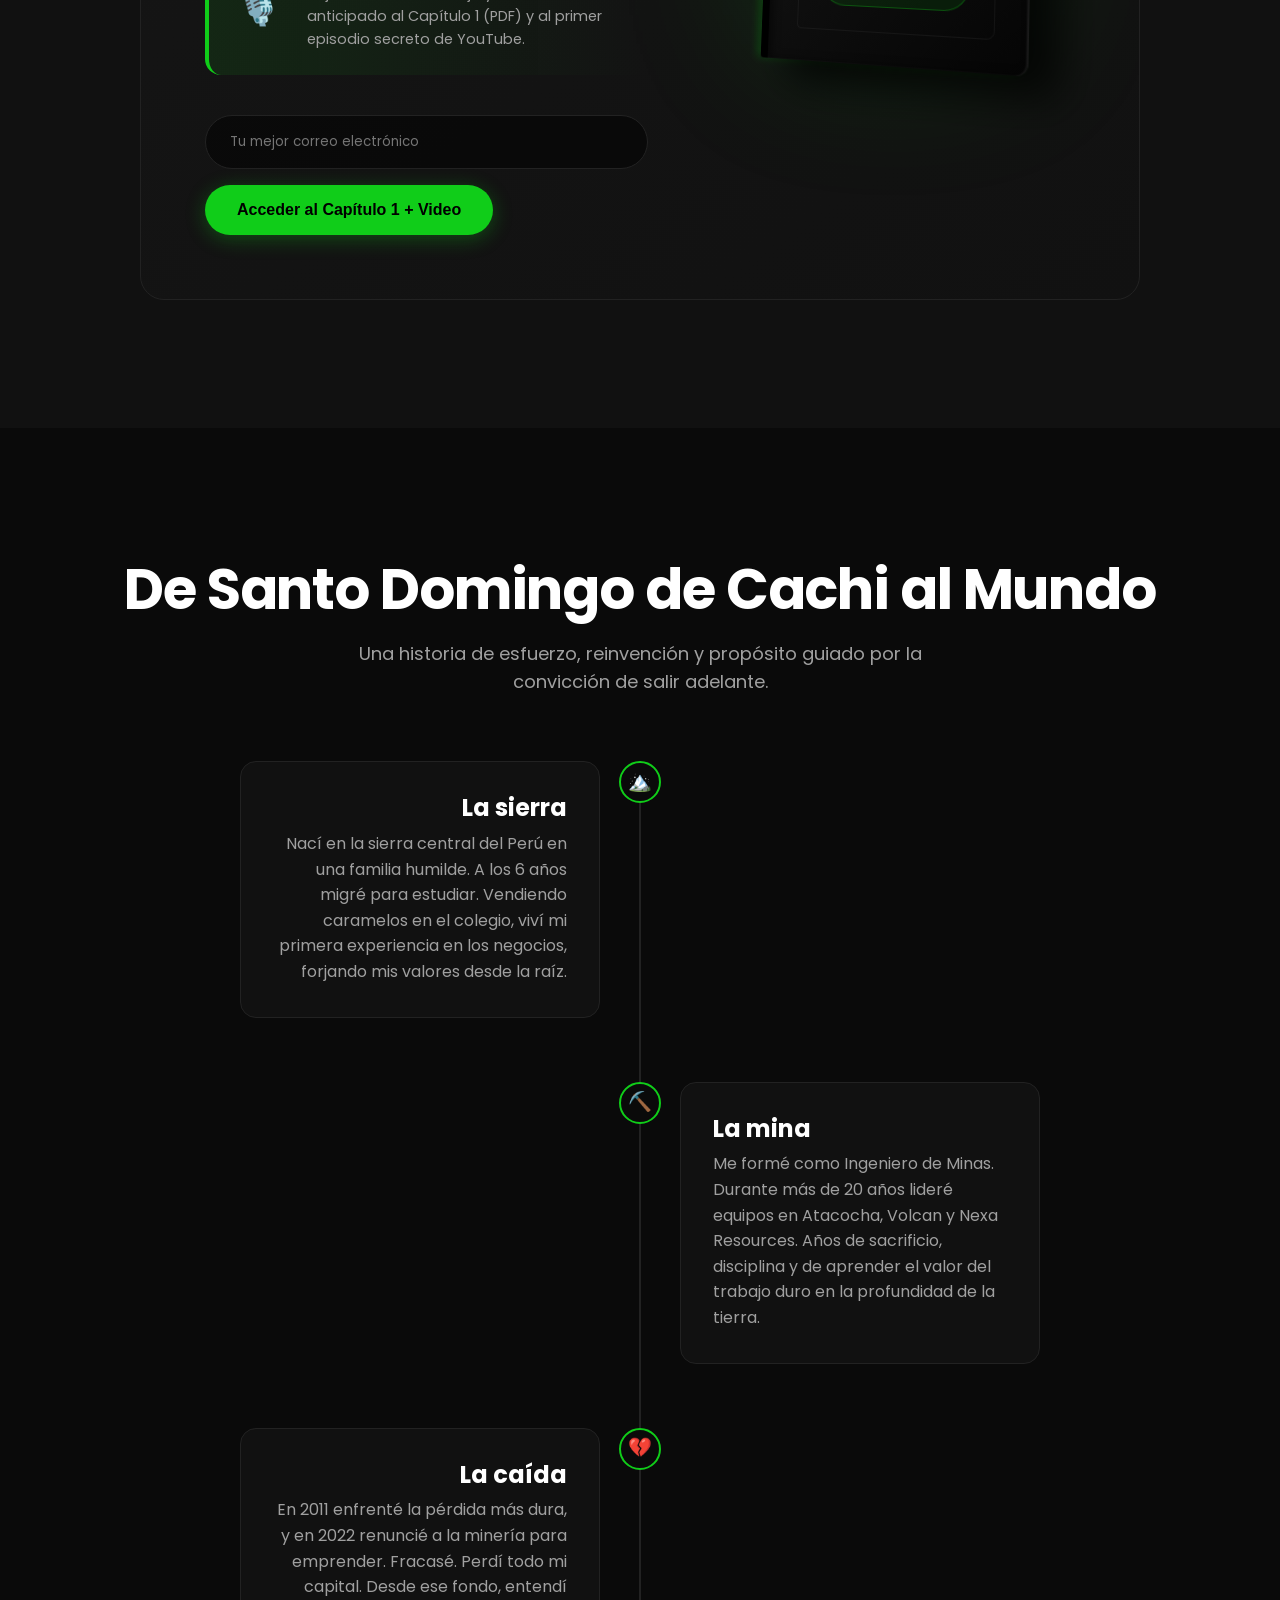
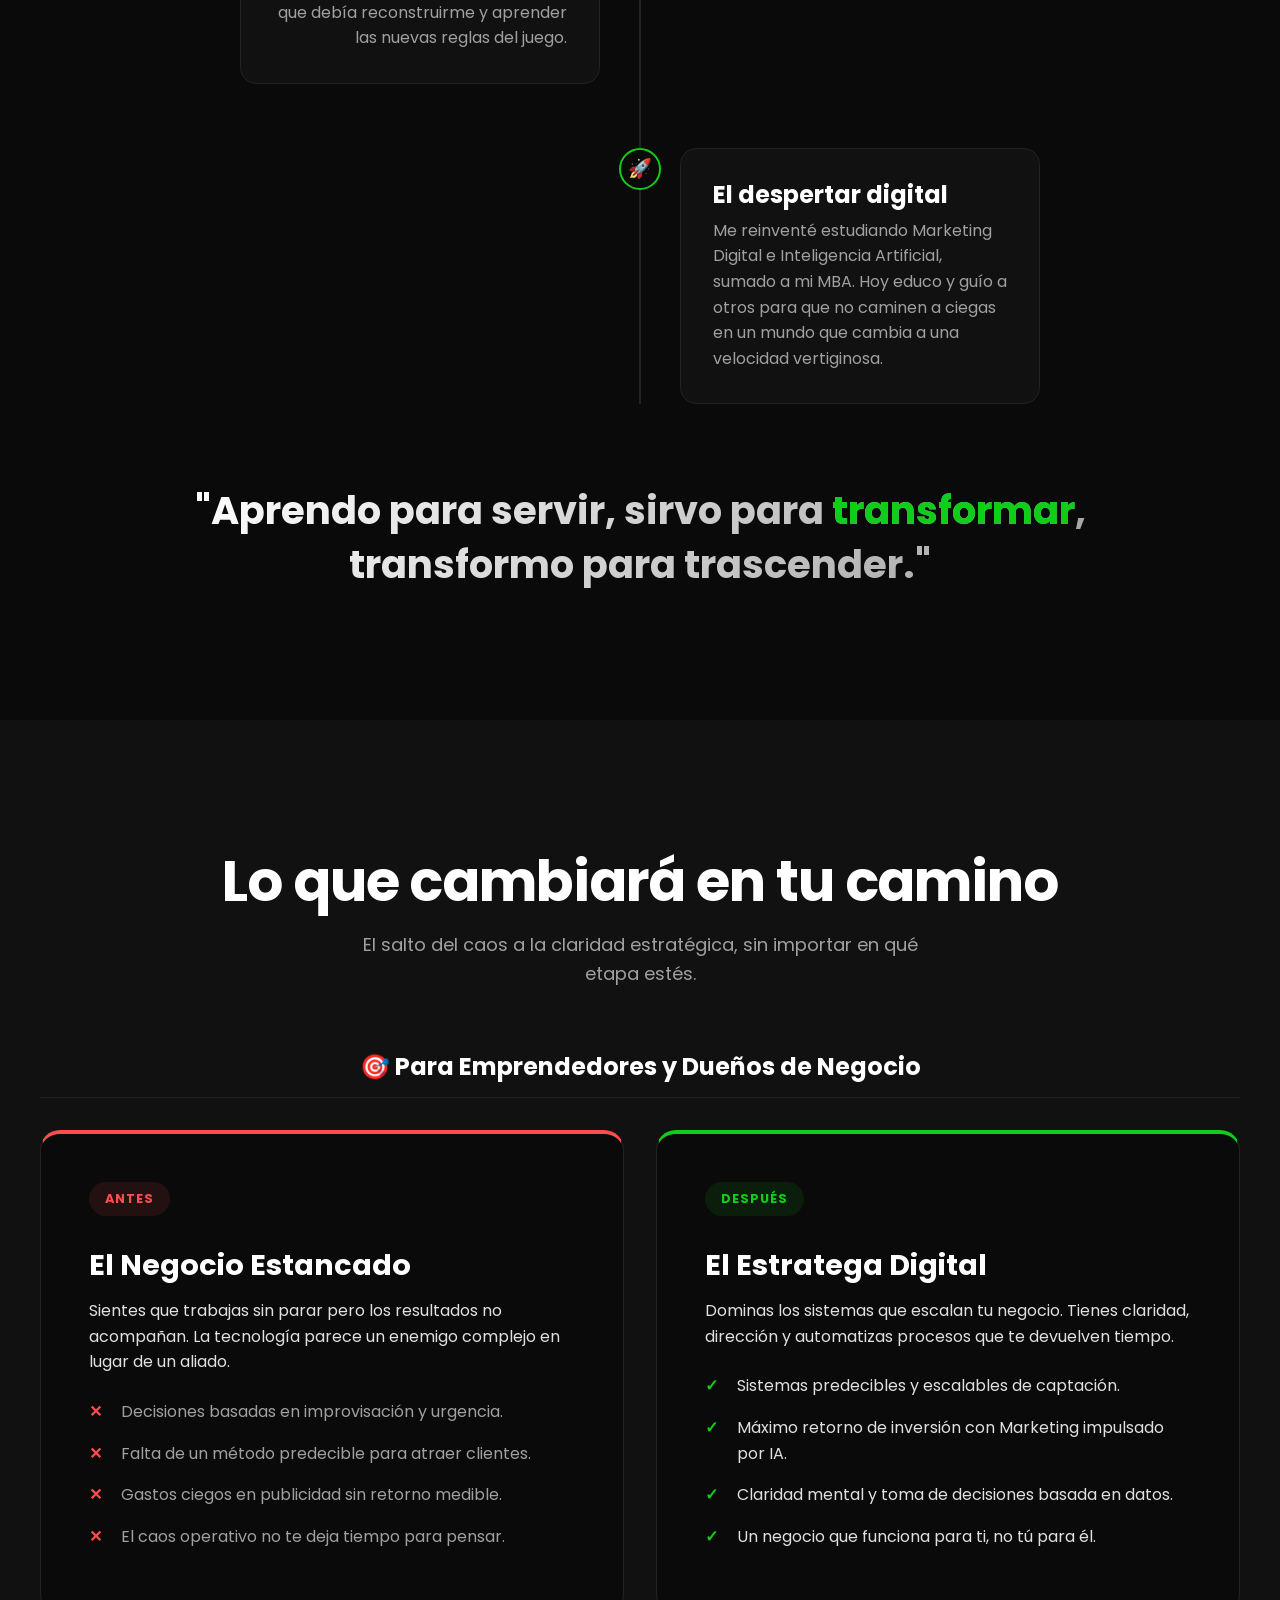
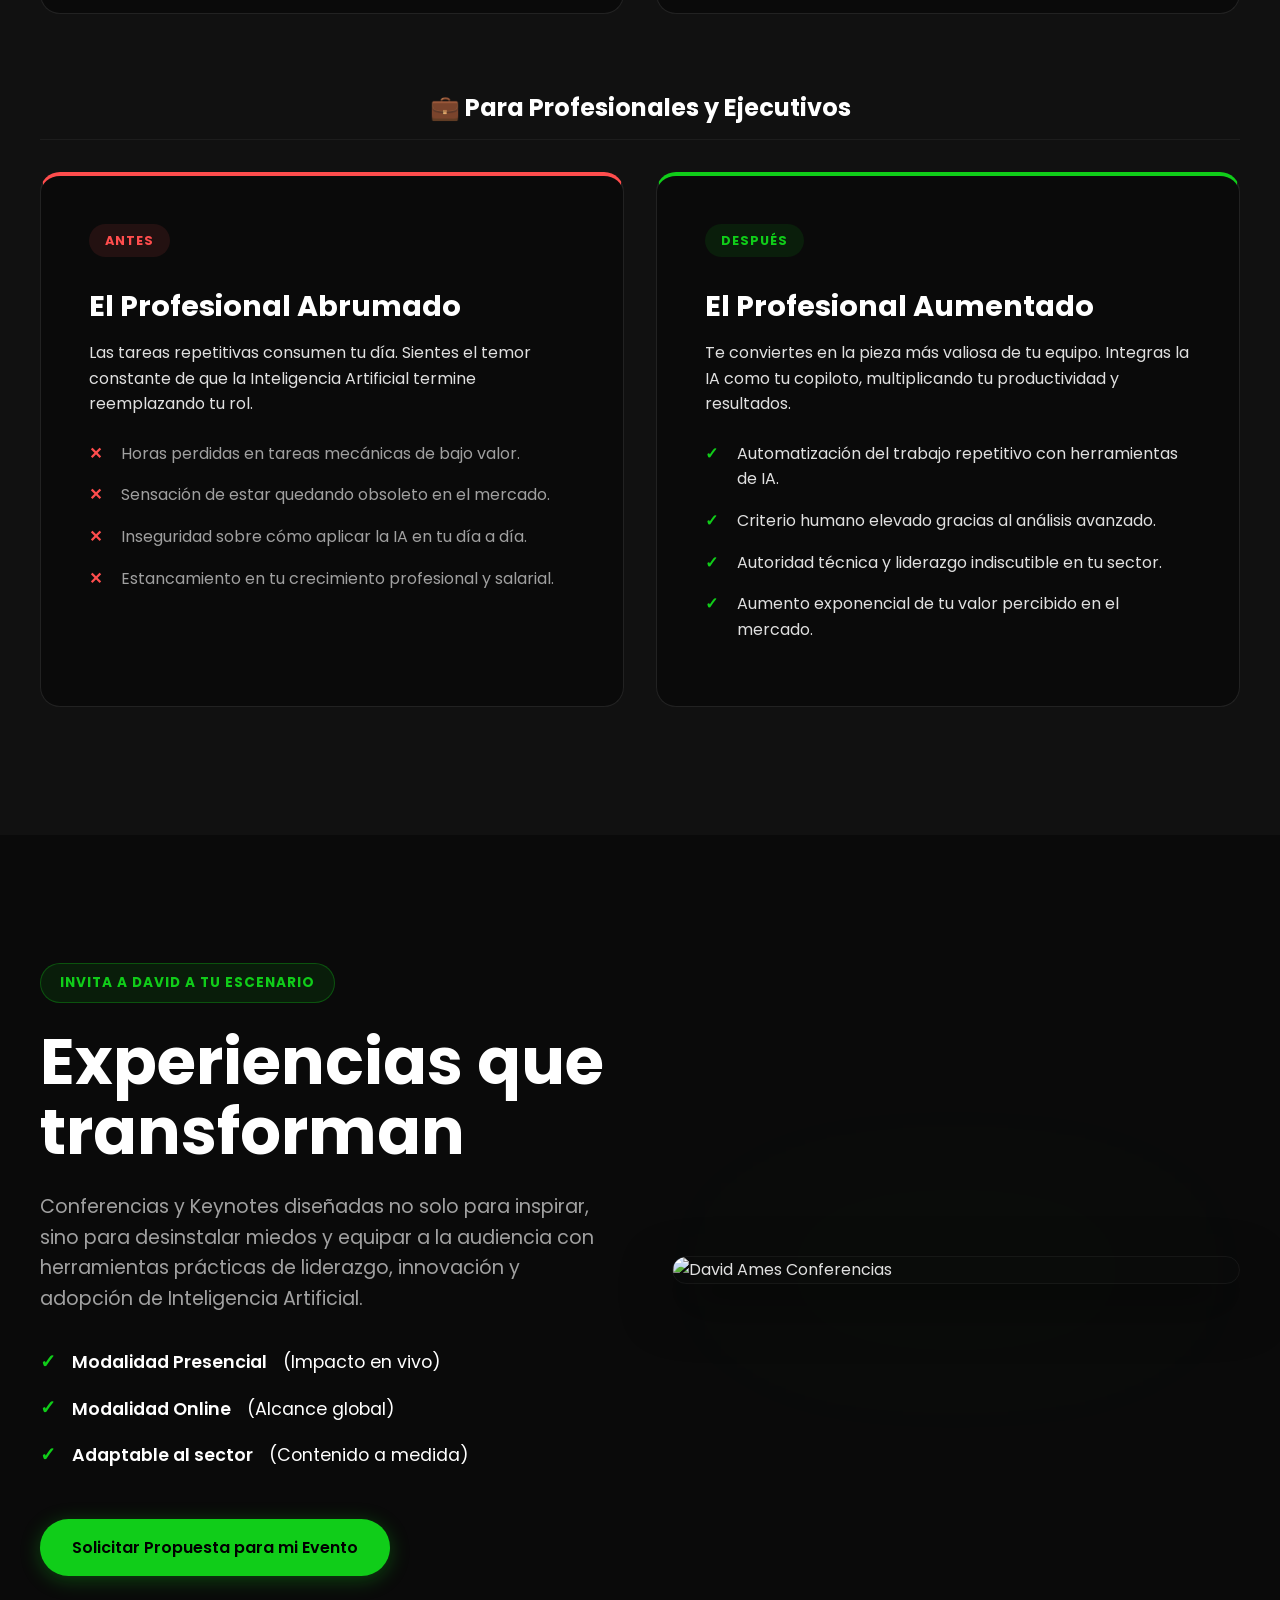
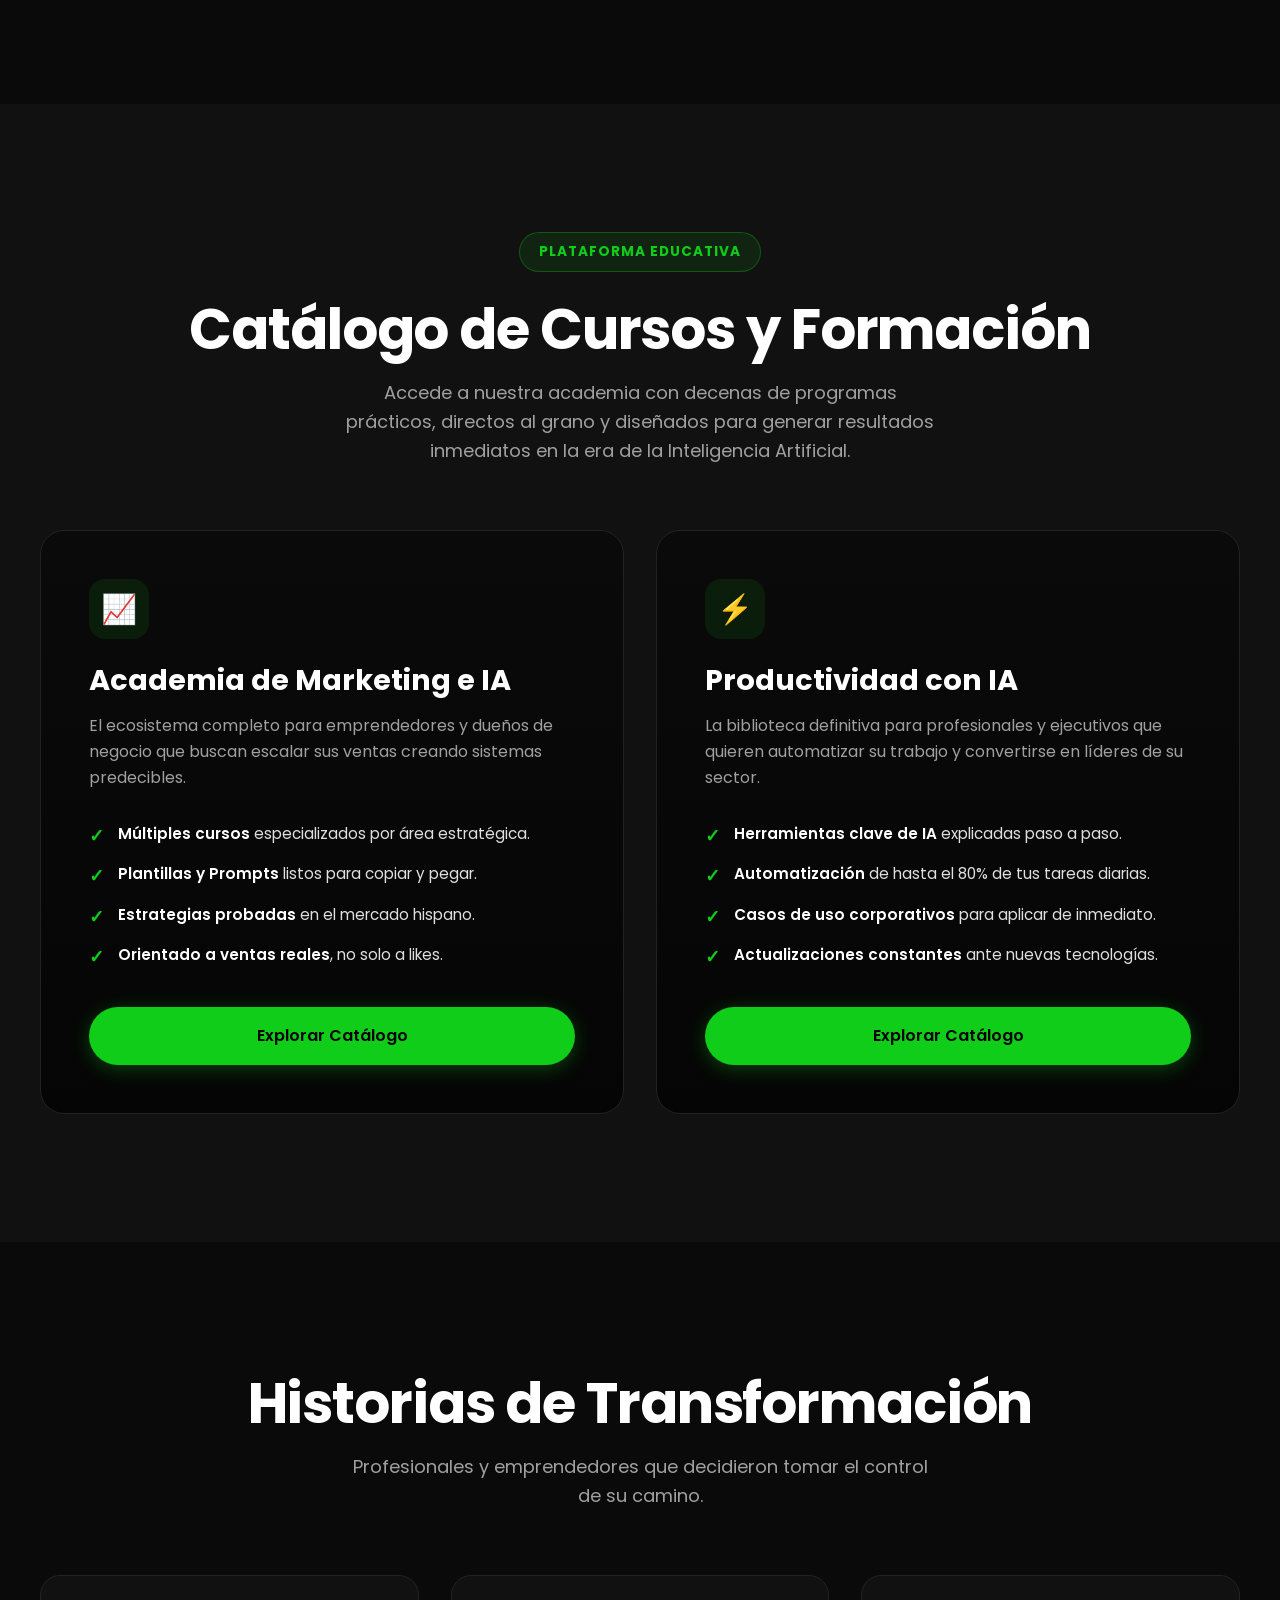
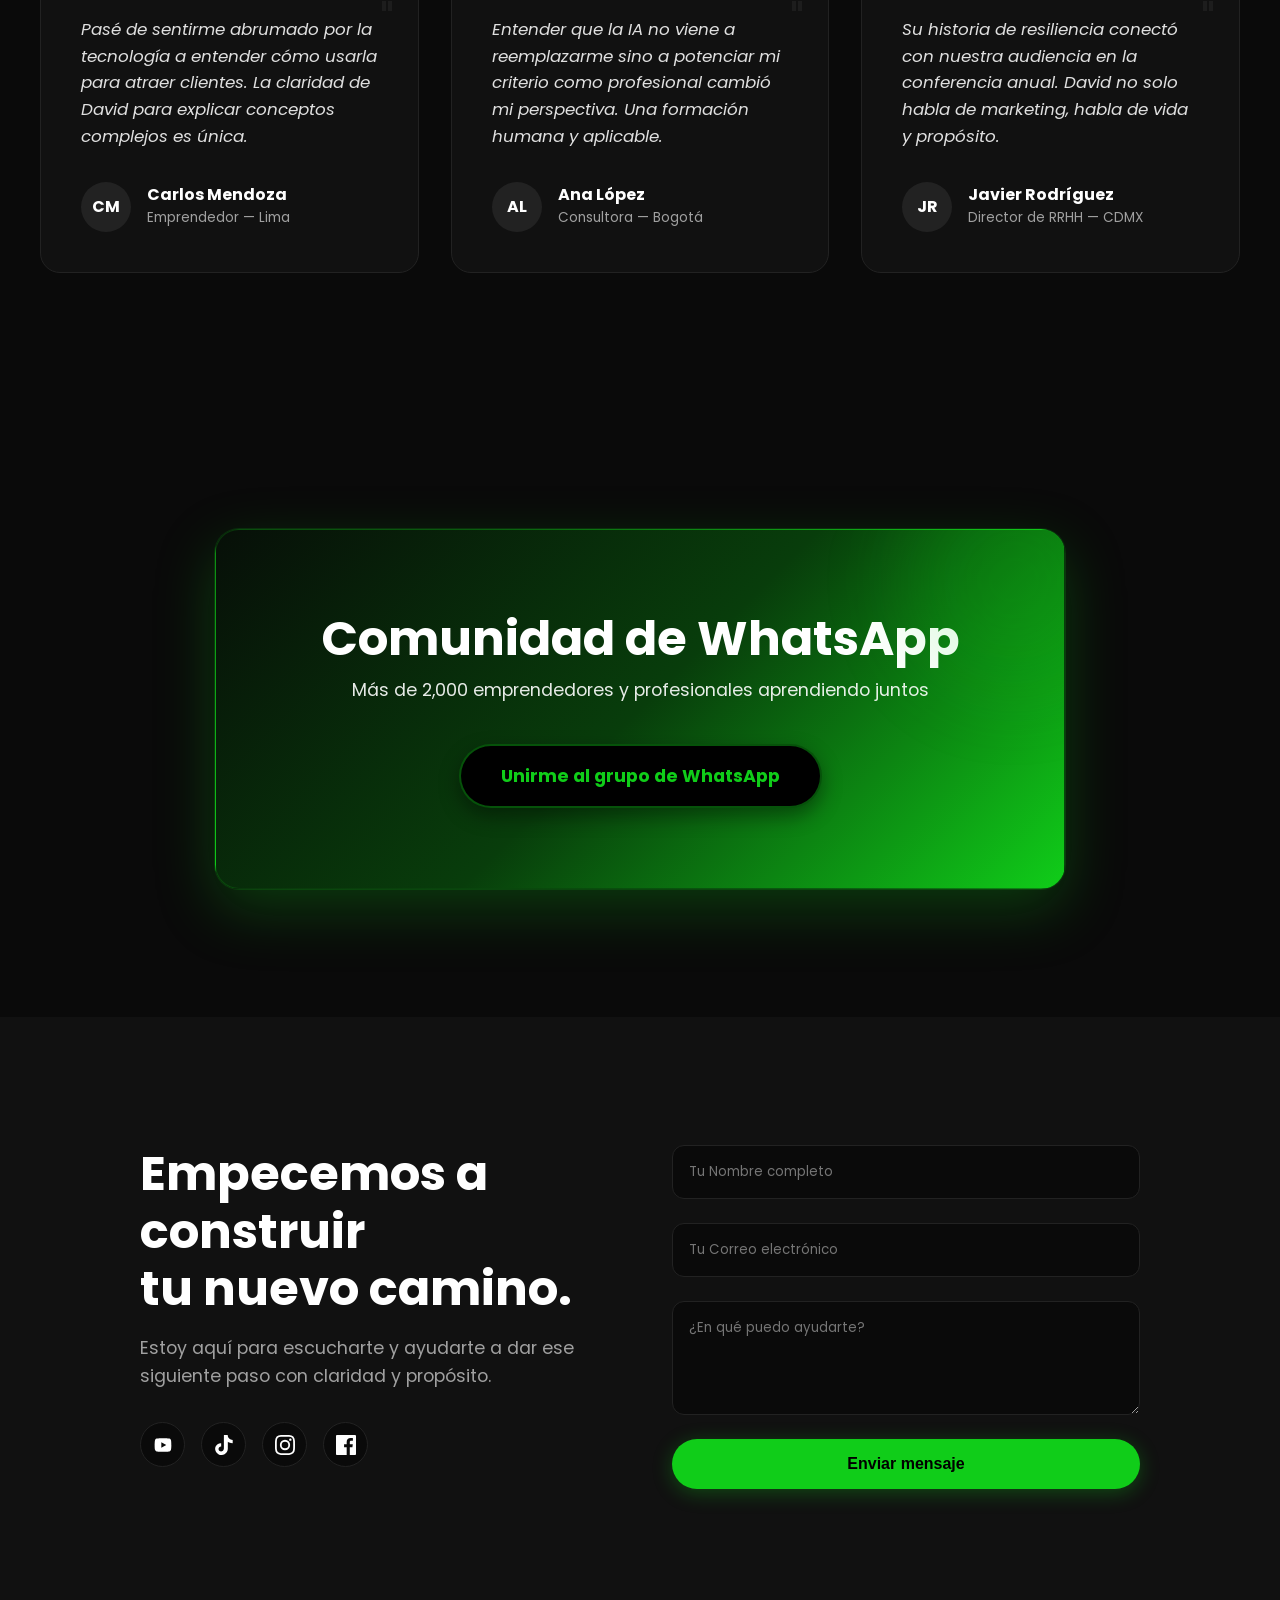
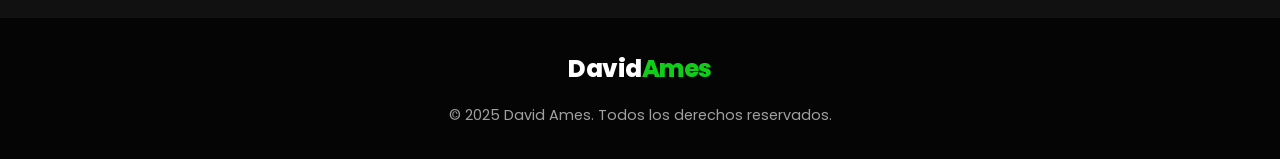
==== commit 555b091b: "Recortar margenes vacios del logo y aumentar presencia visual a 48px" ====
--- a/index.html
+++ b/index.html
@@ -59,7 +59,7 @@
     <link rel="preconnect" href="https://fonts.gstatic.com" crossorigin>
     <link href="https://fonts.googleapis.com/css2?family=Poppins:wght@300;400;500;600;700;800&display=swap" rel="stylesheet">
 
-    <link rel="stylesheet" href="styles.css">
+    <link rel="stylesheet" href="styles.css?v=3">
 </head>
 <body>
 
@@ -67,7 +67,7 @@
     <header id="navbar">
         <div class="nav-container">
             <a href="#" class="logo">
-                <img src="logo-da.png" alt="DA Monograma" class="logo-img">
+                <img src="logo-da.png" alt="DA Monograma" class="logo-img" height="48" style="height: 48px; width: auto; max-height: 48px;">
                 David<span>Ames</span>
             </a>
             <button class="hamburger" id="hamburger">☰</button>
--- a/styles.css
+++ b/styles.css
@@ -180,11 +180,11 @@
 .logo {
     display: inline-flex;
     align-items: center;
-    gap: 0.75rem;
-    font-size: 1.45rem;
-    font-weight: 800;
-    color: var(--color-white);
-    letter-spacing: -0.02em;
+    gap: 0.85rem;
+    font-size: 1.4rem;
+    font-weight: 700;
+    color: var(--color-white);
+    letter-spacing: -0.01em;
     text-decoration: none;
 }
 
@@ -192,16 +192,22 @@
     color: var(--color-primary);
 }
 
-.logo-img {
-    height: 38px;
-    width: auto;
+.logo-img,
+.logo img {
+    height: 48px !important;
+    max-height: 48px !important;
+    width: auto !important;
     object-fit: contain;
+    display: inline-block !important;
+    vertical-align: middle;
+    flex-shrink: 0;
     transition: var(--transition);
 }
 
-.logo:hover .logo-img {
+.logo:hover .logo-img,
+.logo:hover img {
     transform: scale(1.08);
-    filter: drop-shadow(0 0 10px rgba(16, 205, 25, 0.5));
+    filter: drop-shadow(0 0 14px rgba(16, 205, 25, 0.65));
 }
 
 .nav-links {
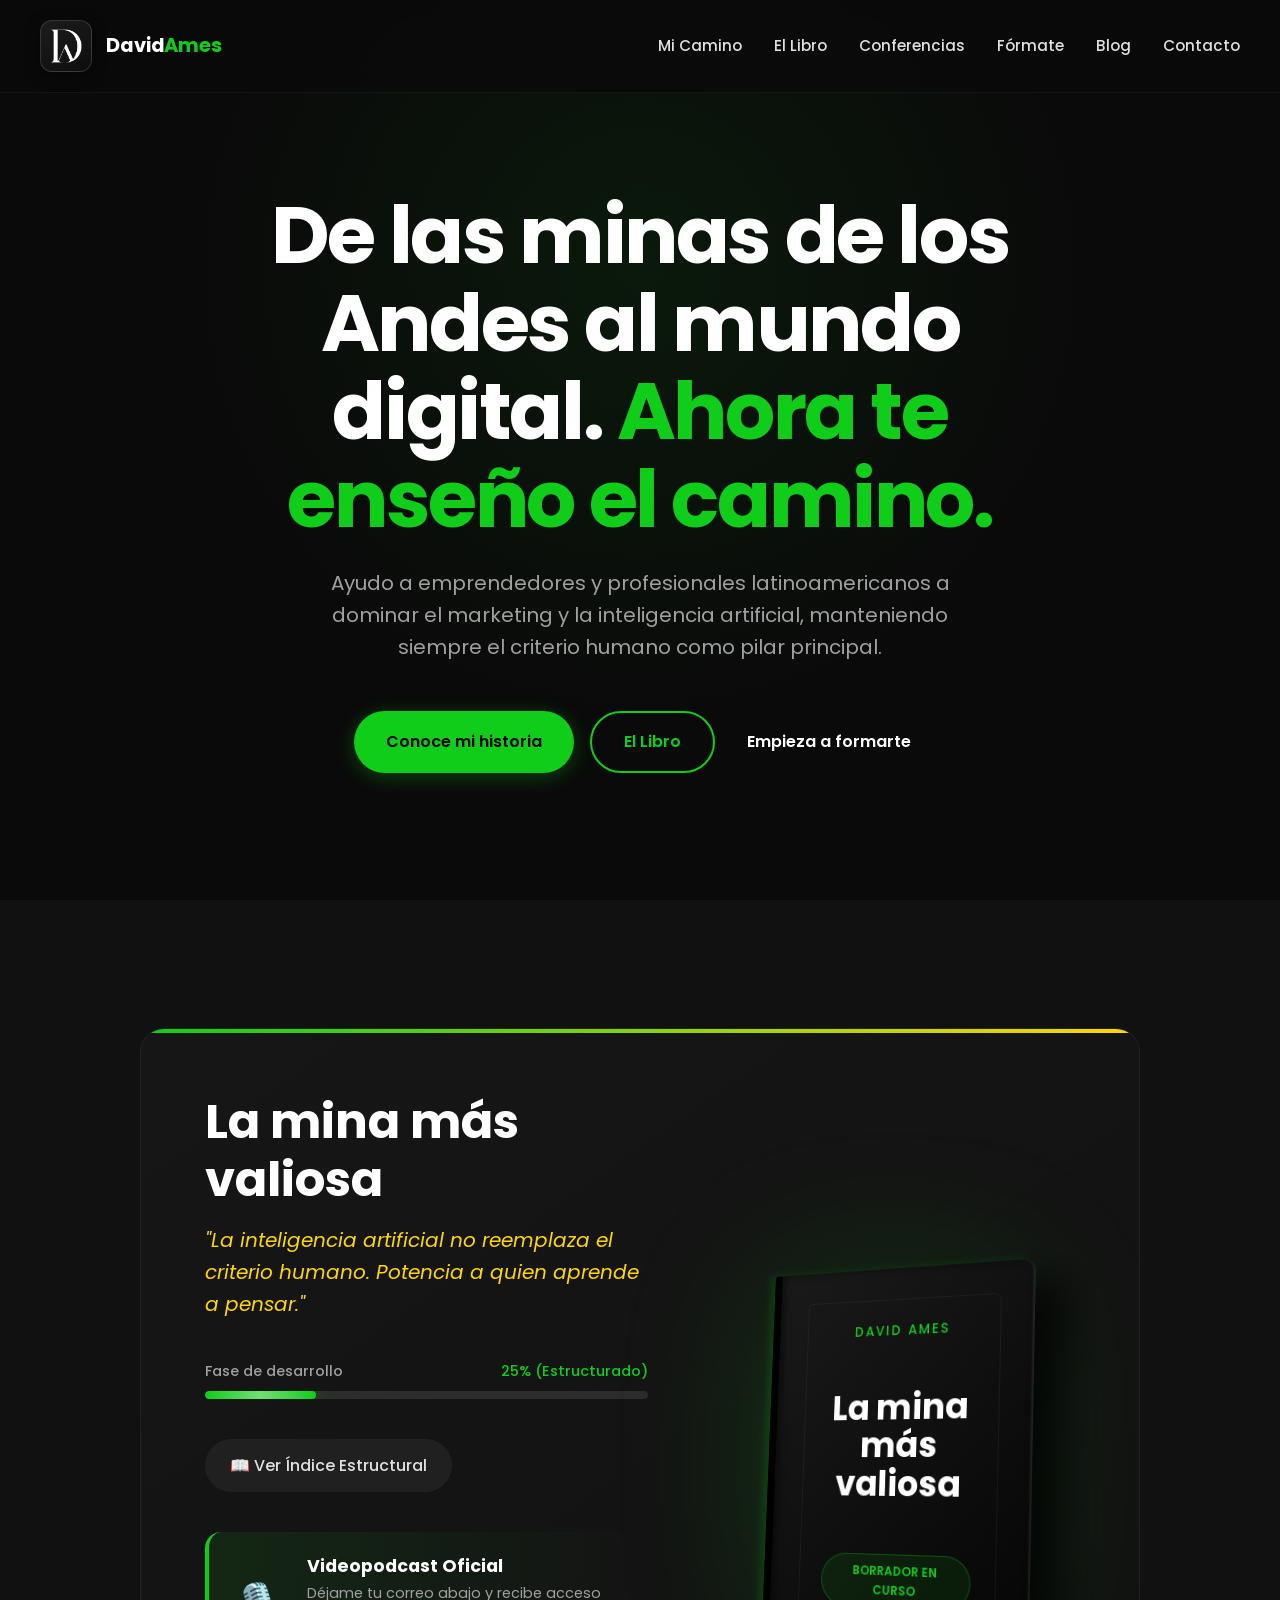
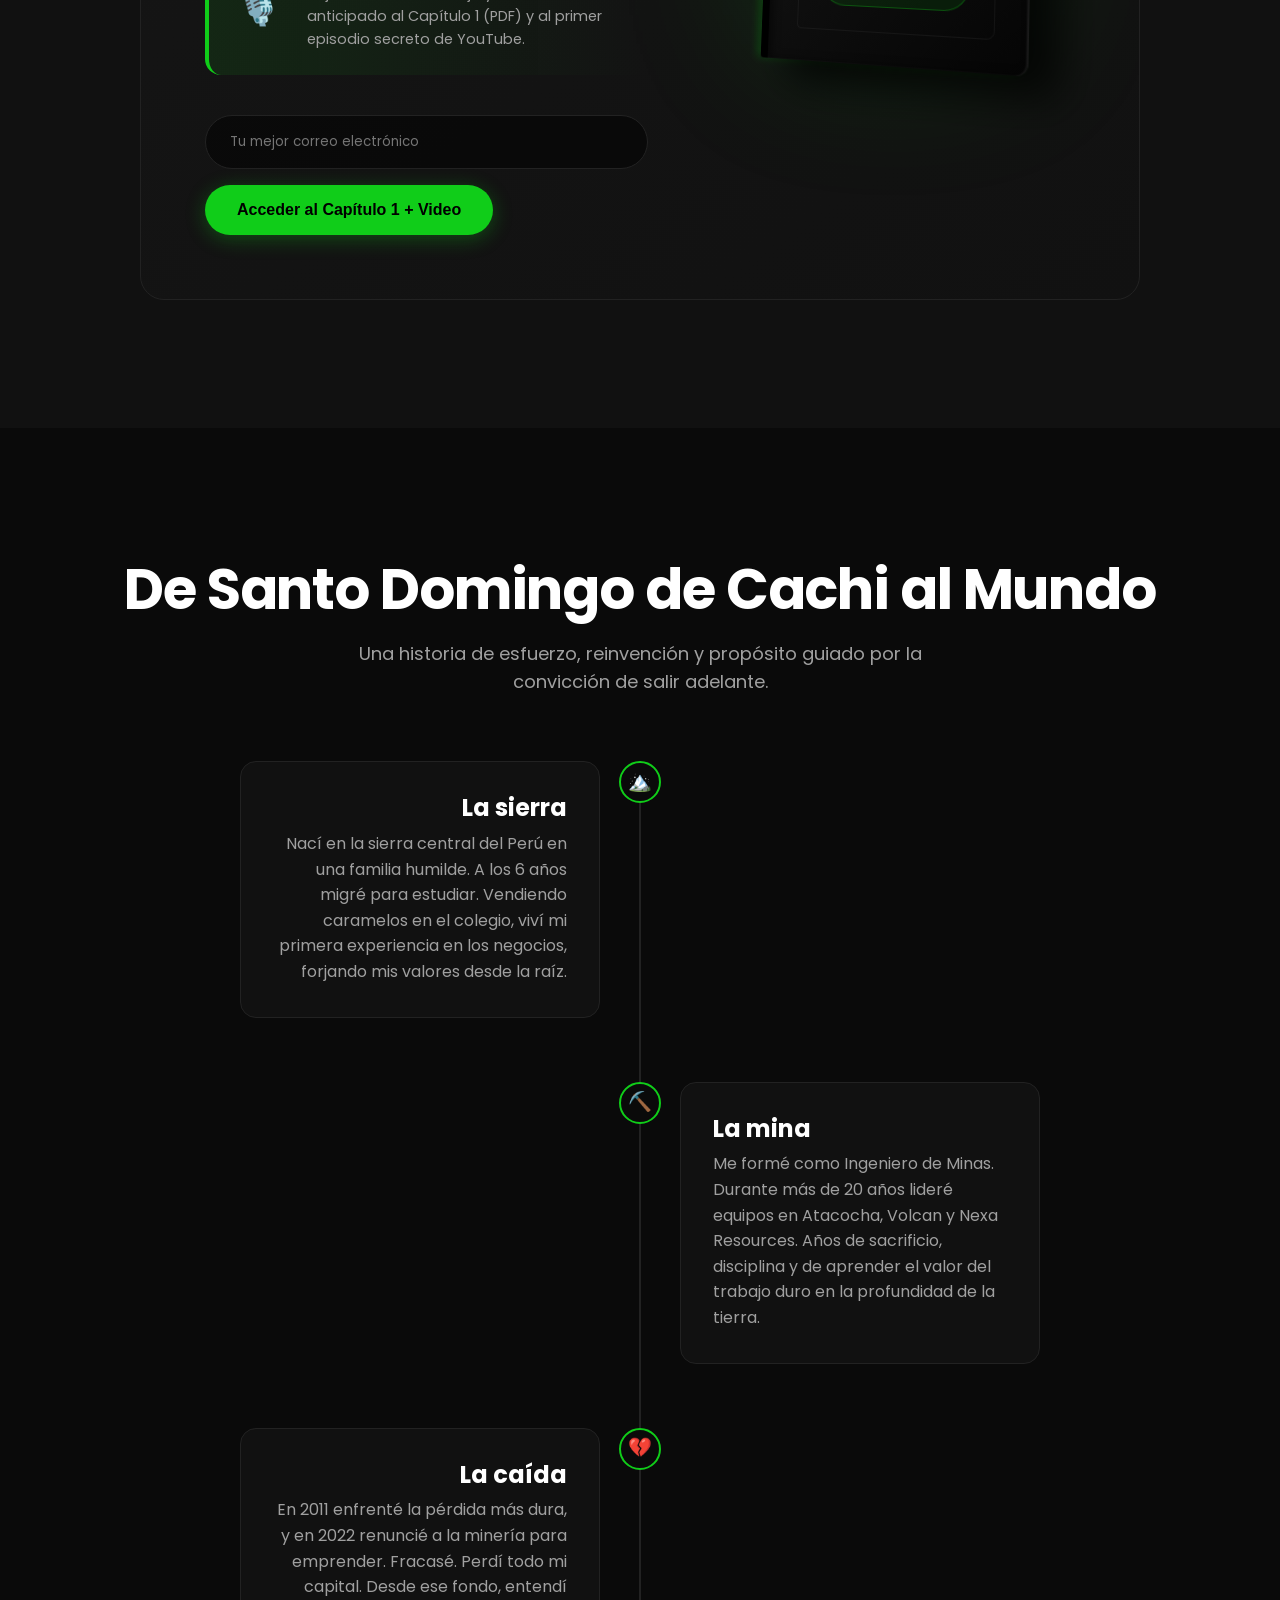
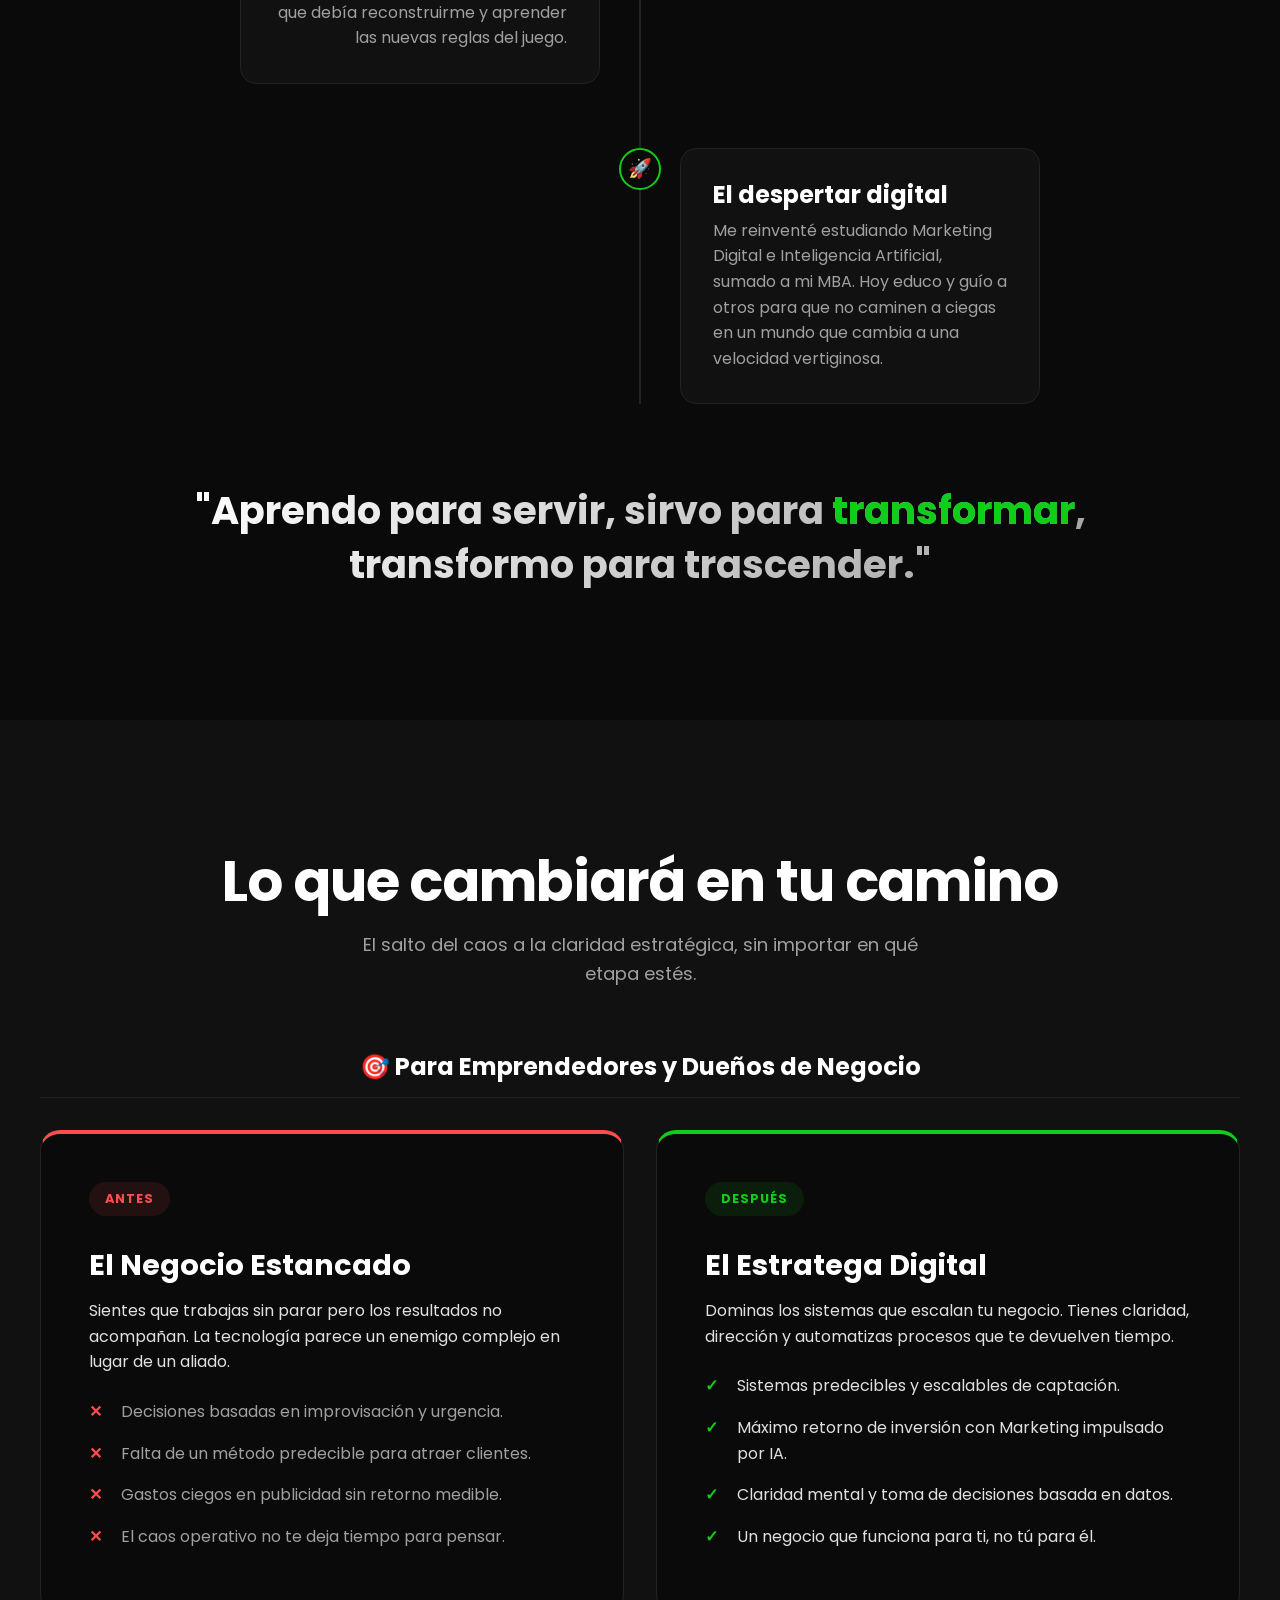
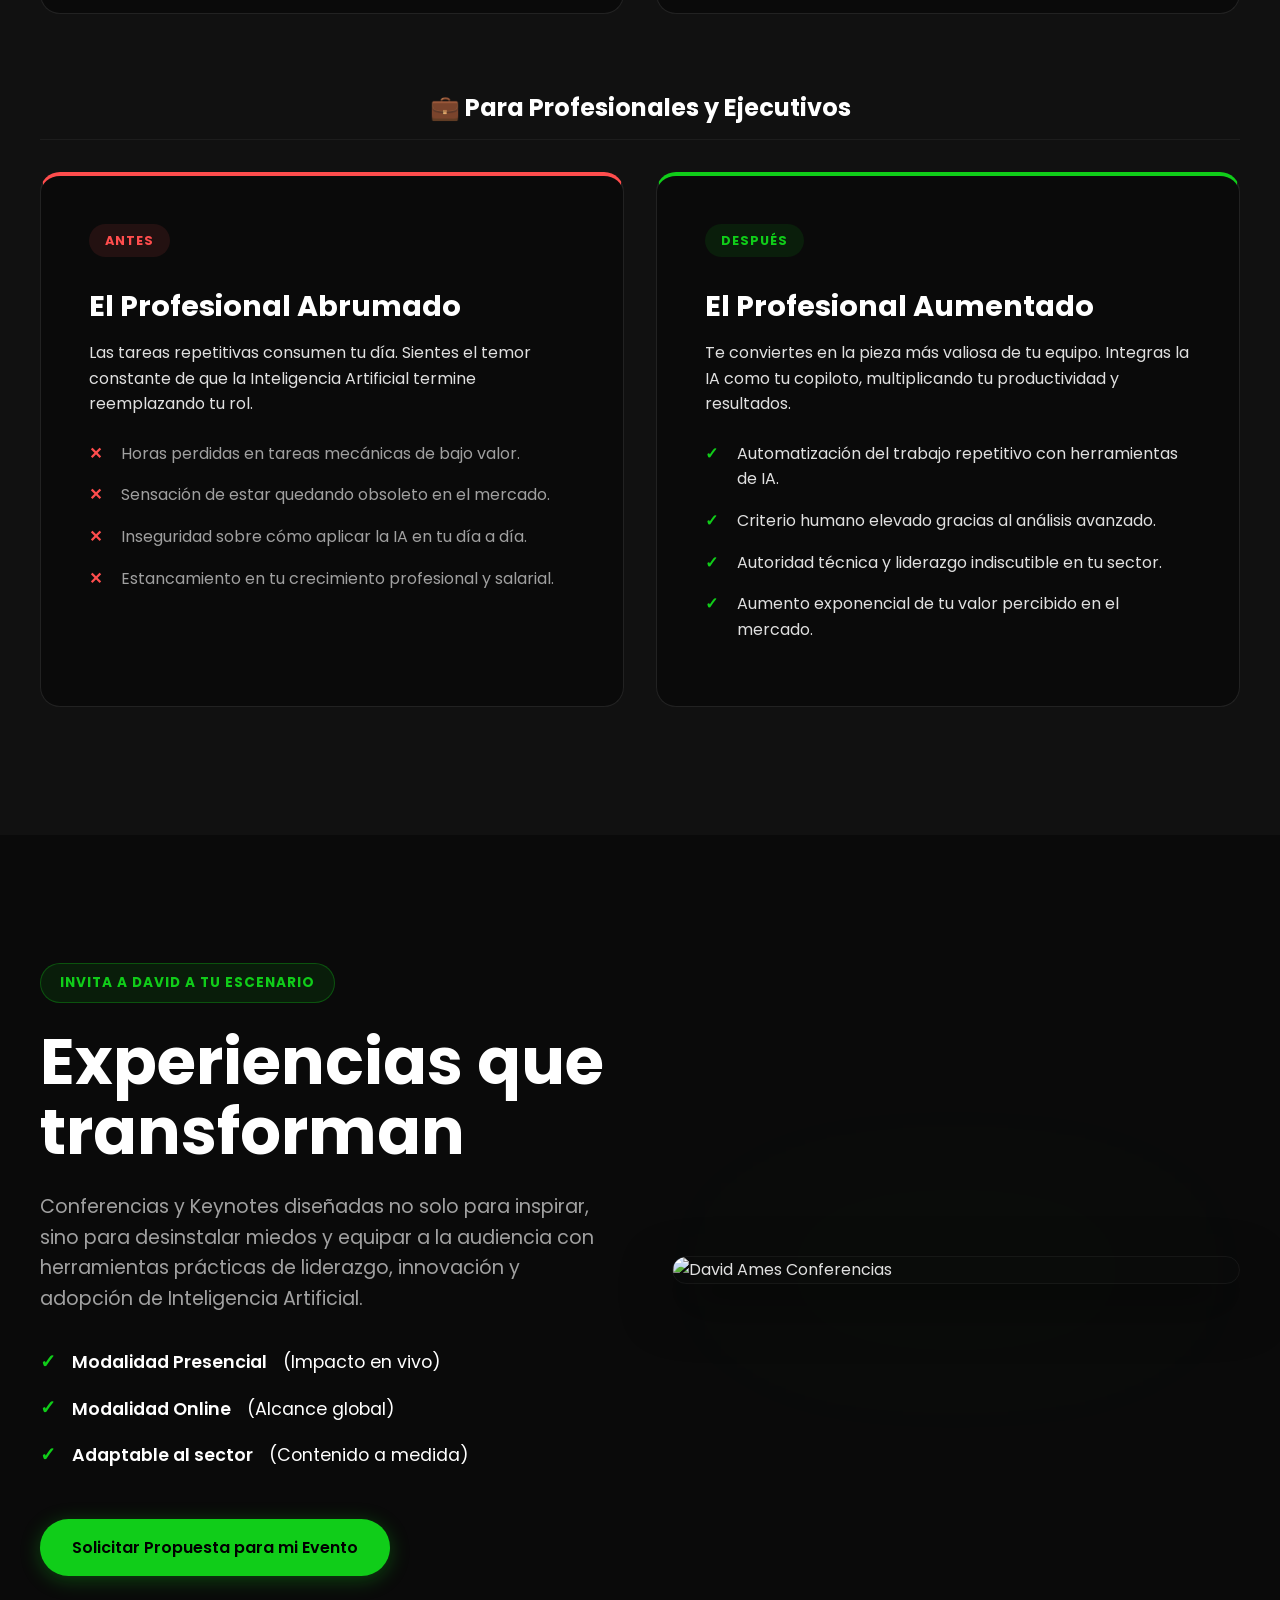
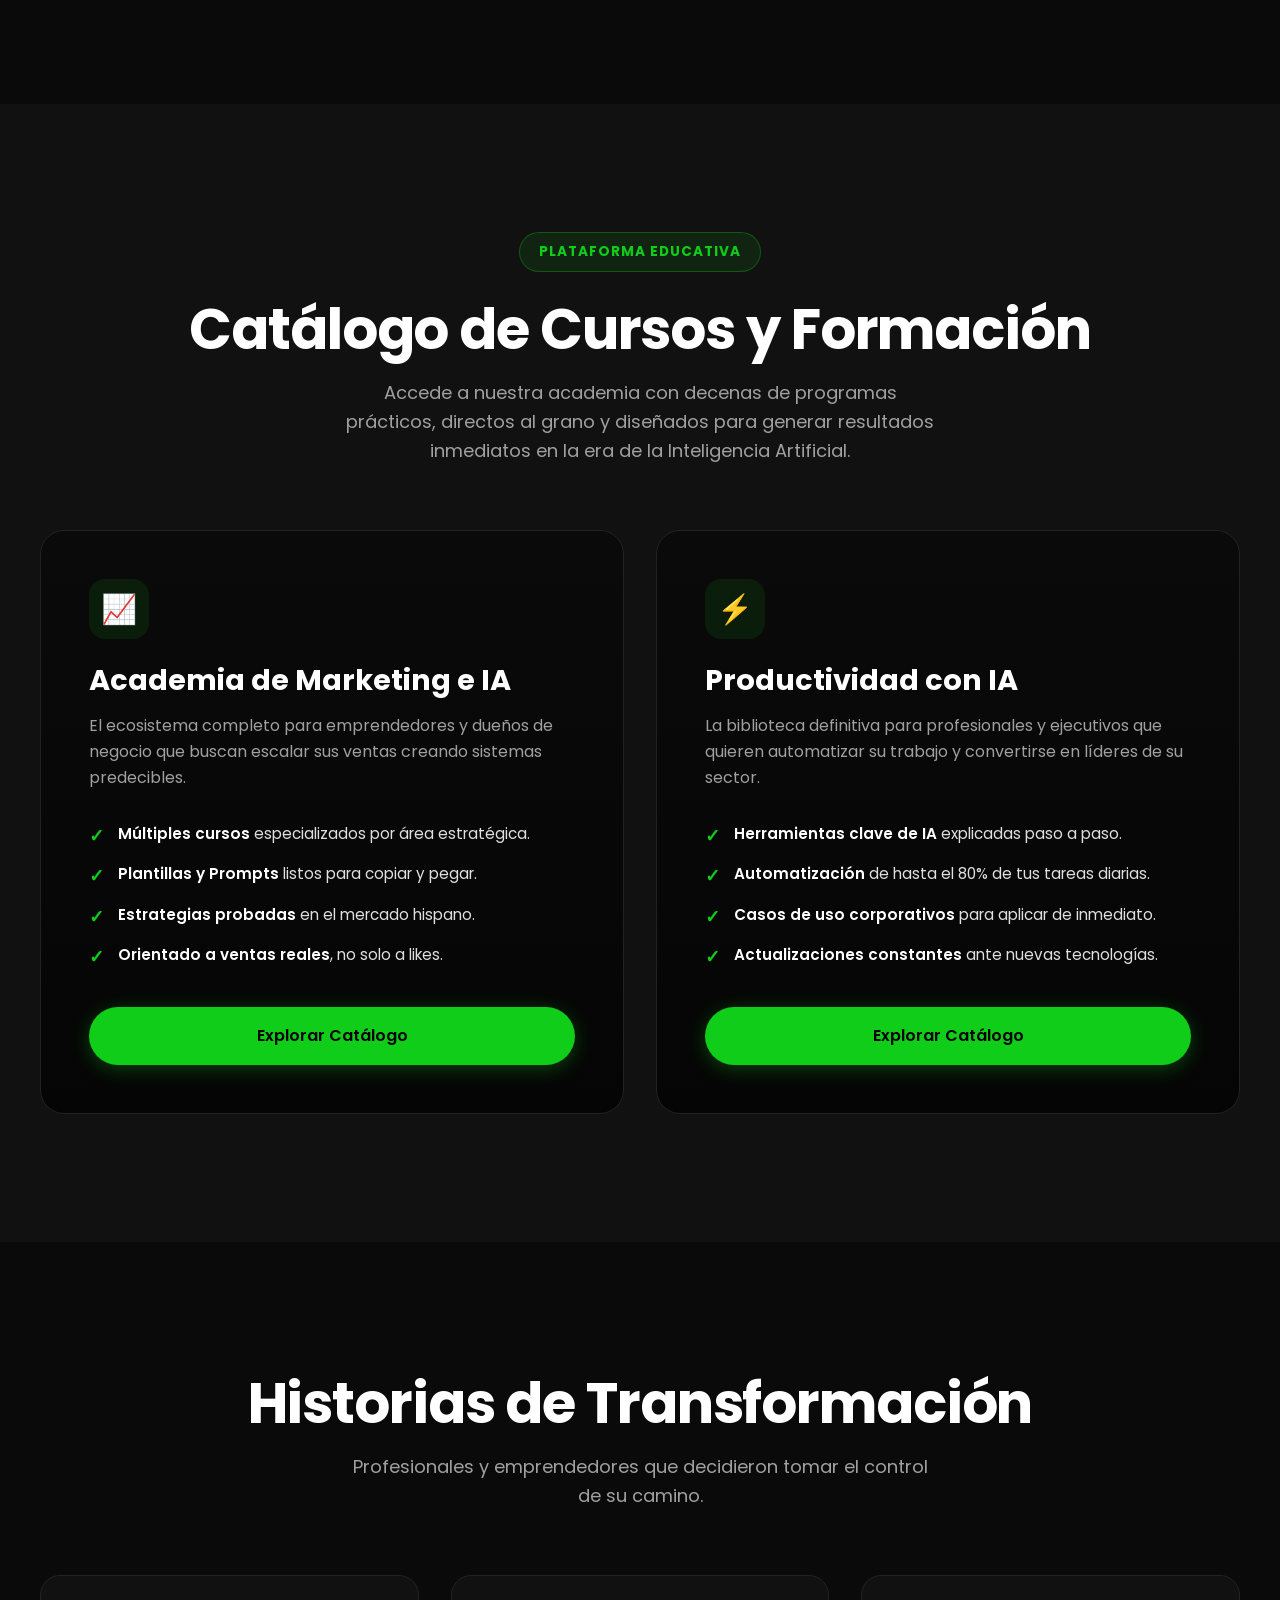
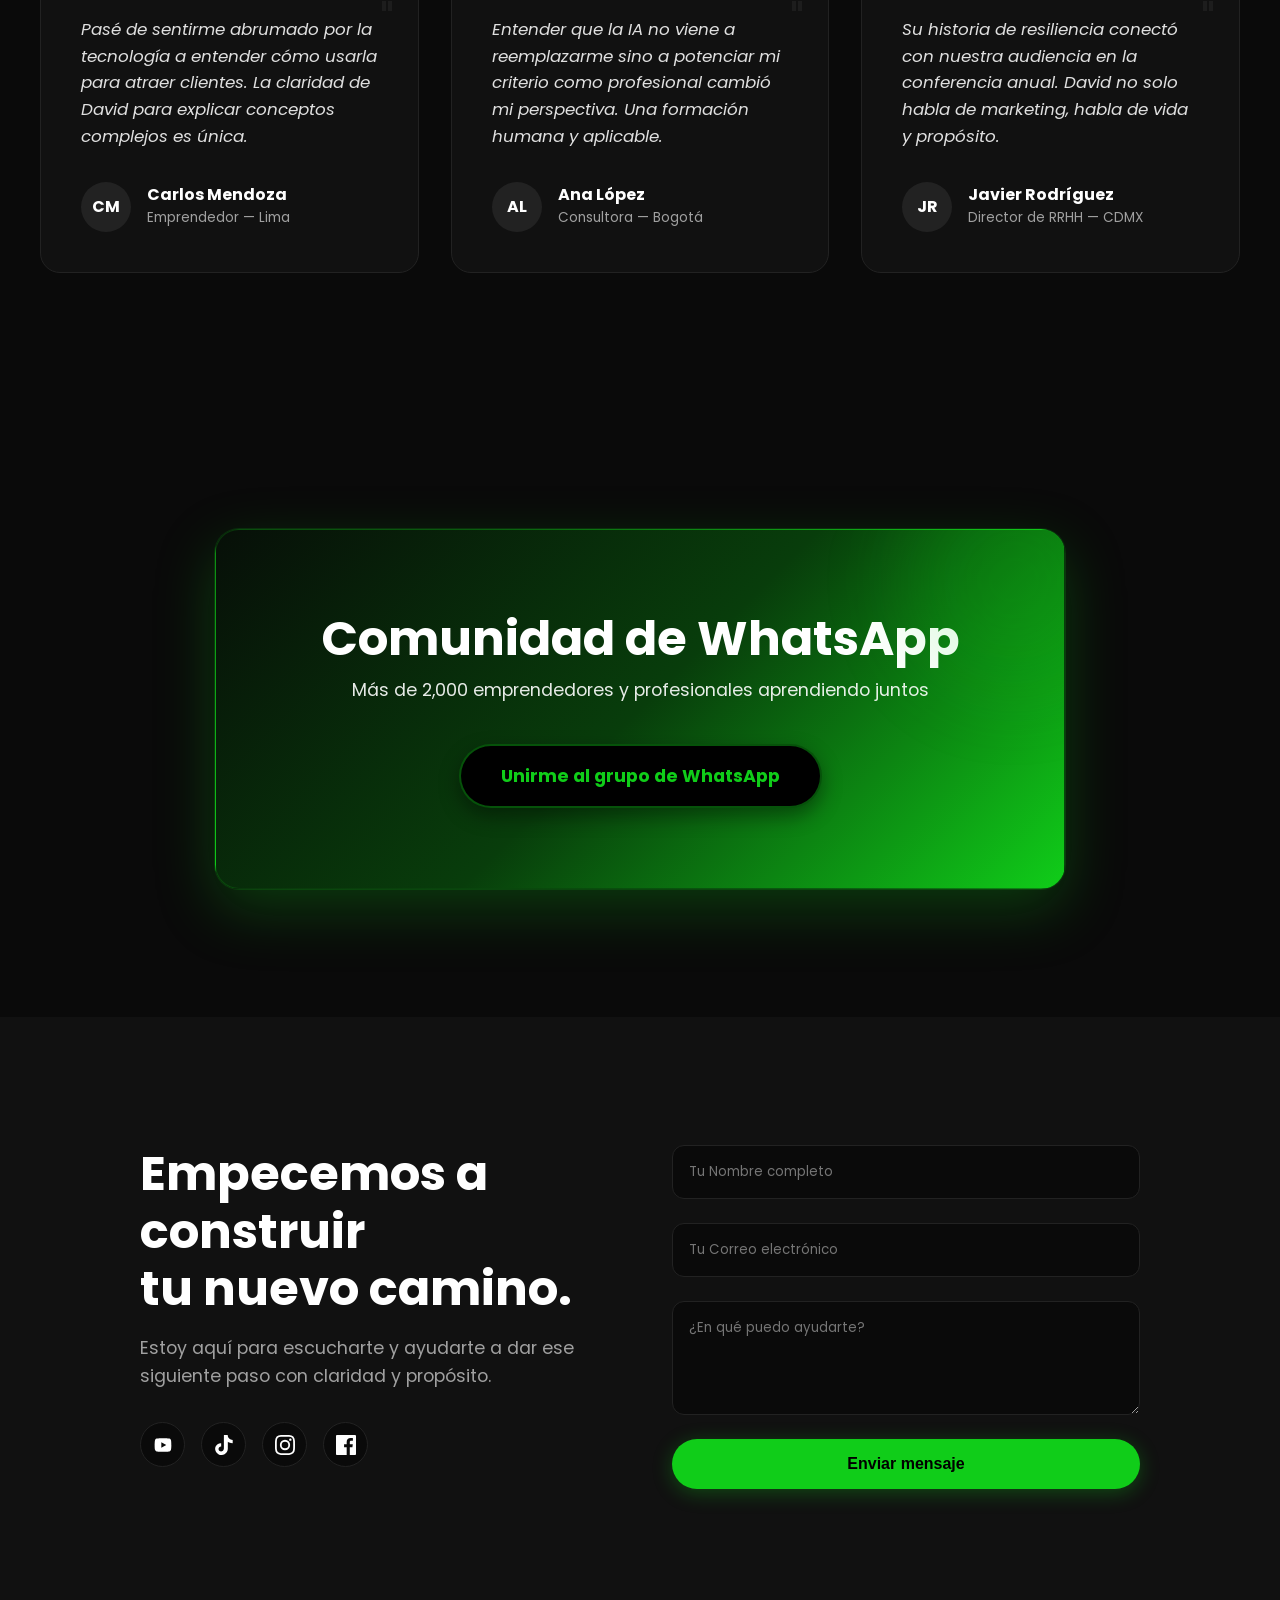
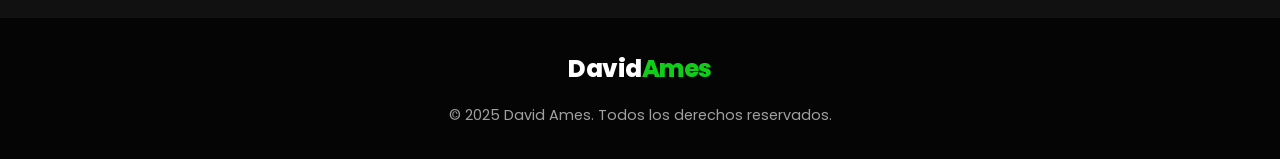
==== commit 7764458c: "Crear tarjeta-badge elegante para el logo DA y equilibrar tipografia a v=4" ====
--- a/index.html
+++ b/index.html
@@ -59,7 +59,7 @@
     <link rel="preconnect" href="https://fonts.gstatic.com" crossorigin>
     <link href="https://fonts.googleapis.com/css2?family=Poppins:wght@300;400;500;600;700;800&display=swap" rel="stylesheet">
 
-    <link rel="stylesheet" href="styles.css?v=3">
+    <link rel="stylesheet" href="styles.css?v=4">
 </head>
 <body>
 
@@ -67,8 +67,10 @@
     <header id="navbar">
         <div class="nav-container">
             <a href="#" class="logo">
-                <img src="logo-da.png" alt="DA Monograma" class="logo-img" height="48" style="height: 48px; width: auto; max-height: 48px;">
-                David<span>Ames</span>
+                <div class="logo-badge">
+                    <img src="logo-da.png" alt="DA Monograma" class="logo-img">
+                </div>
+                <span class="logo-name">David<span>Ames</span></span>
             </a>
             <button class="hamburger" id="hamburger">☰</button>
             <nav class="nav-links" id="nav-links">
--- a/styles.css
+++ b/styles.css
@@ -180,34 +180,56 @@
 .logo {
     display: inline-flex;
     align-items: center;
-    gap: 0.85rem;
-    font-size: 1.4rem;
-    font-weight: 700;
-    color: var(--color-white);
-    letter-spacing: -0.01em;
+    gap: 0.9rem;
     text-decoration: none;
-}
-
-.logo span {
-    color: var(--color-primary);
-}
-
-.logo-img,
-.logo img {
-    height: 48px !important;
-    max-height: 48px !important;
+    transition: var(--transition);
+}
+
+.logo-badge {
+    width: 52px;
+    height: 52px;
+    display: flex;
+    align-items: center;
+    justify-content: center;
+    background: linear-gradient(145deg, #1c1c1c, #0d0d0d);
+    border: 1px solid rgba(255, 255, 255, 0.15);
+    border-radius: 12px;
+    box-shadow: 0 4px 14px rgba(0, 0, 0, 0.5);
+    transition: all 0.35s cubic-bezier(0.25, 0.8, 0.25, 1);
+    flex-shrink: 0;
+}
+
+.logo-badge img,
+.logo-img {
+    height: 35px !important;
+    max-height: 35px !important;
     width: auto !important;
     object-fit: contain;
-    display: inline-block !important;
-    vertical-align: middle;
-    flex-shrink: 0;
-    transition: var(--transition);
-}
-
-.logo:hover .logo-img,
-.logo:hover img {
+    display: block !important;
+    transition: transform 0.35s ease, filter 0.35s ease;
+}
+
+.logo-name {
+    font-size: 1.22rem;
+    font-weight: 700;
+    color: var(--color-white);
+    letter-spacing: -0.01em;
+}
+
+.logo-name span {
+    color: var(--color-primary);
+}
+
+.logo:hover .logo-badge {
+    border-color: rgba(16, 205, 25, 0.6);
+    background: linear-gradient(145deg, #222222, #0f0f0f);
+    transform: translateY(-2px);
+    box-shadow: 0 6px 20px rgba(0, 0, 0, 0.6), 0 0 16px rgba(16, 205, 25, 0.25);
+}
+
+.logo:hover .logo-badge img {
     transform: scale(1.08);
-    filter: drop-shadow(0 0 14px rgba(16, 205, 25, 0.65));
+    filter: drop-shadow(0 0 8px rgba(16, 205, 25, 0.5));
 }
 
 .nav-links {
